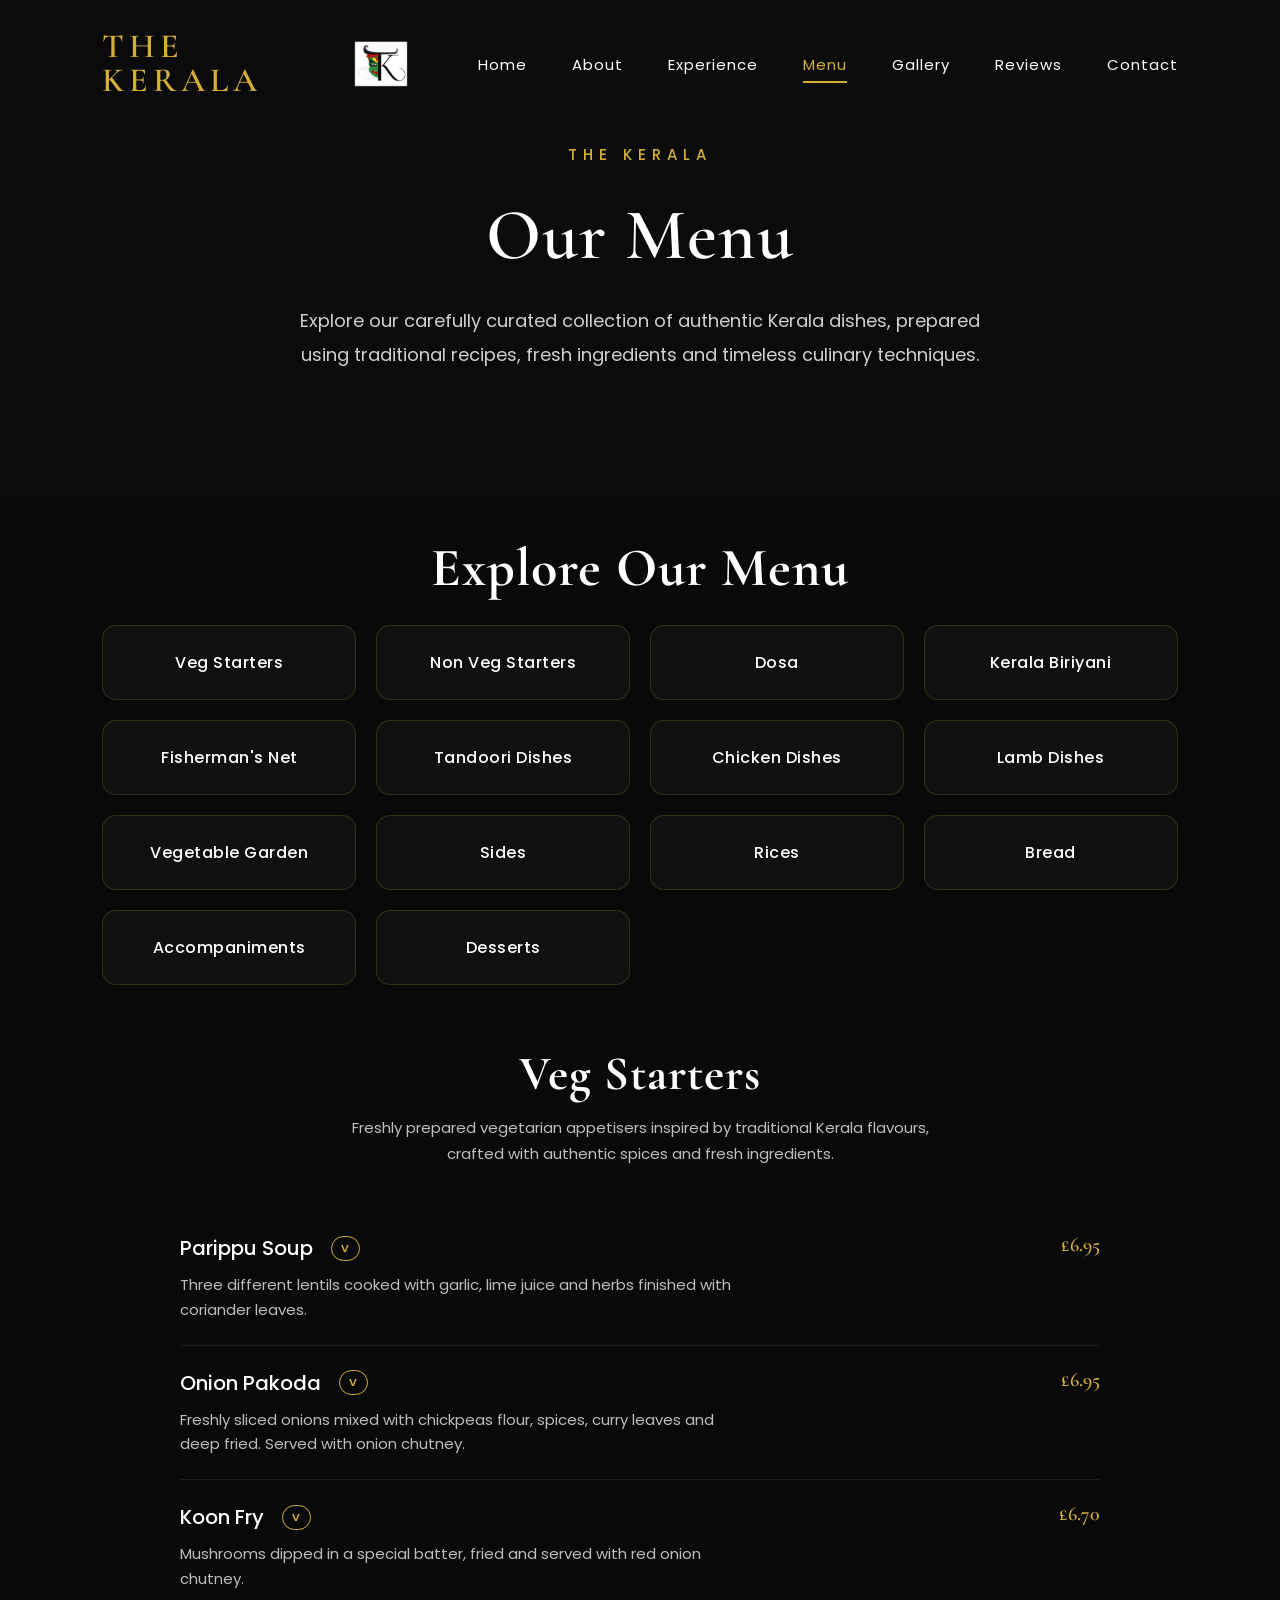
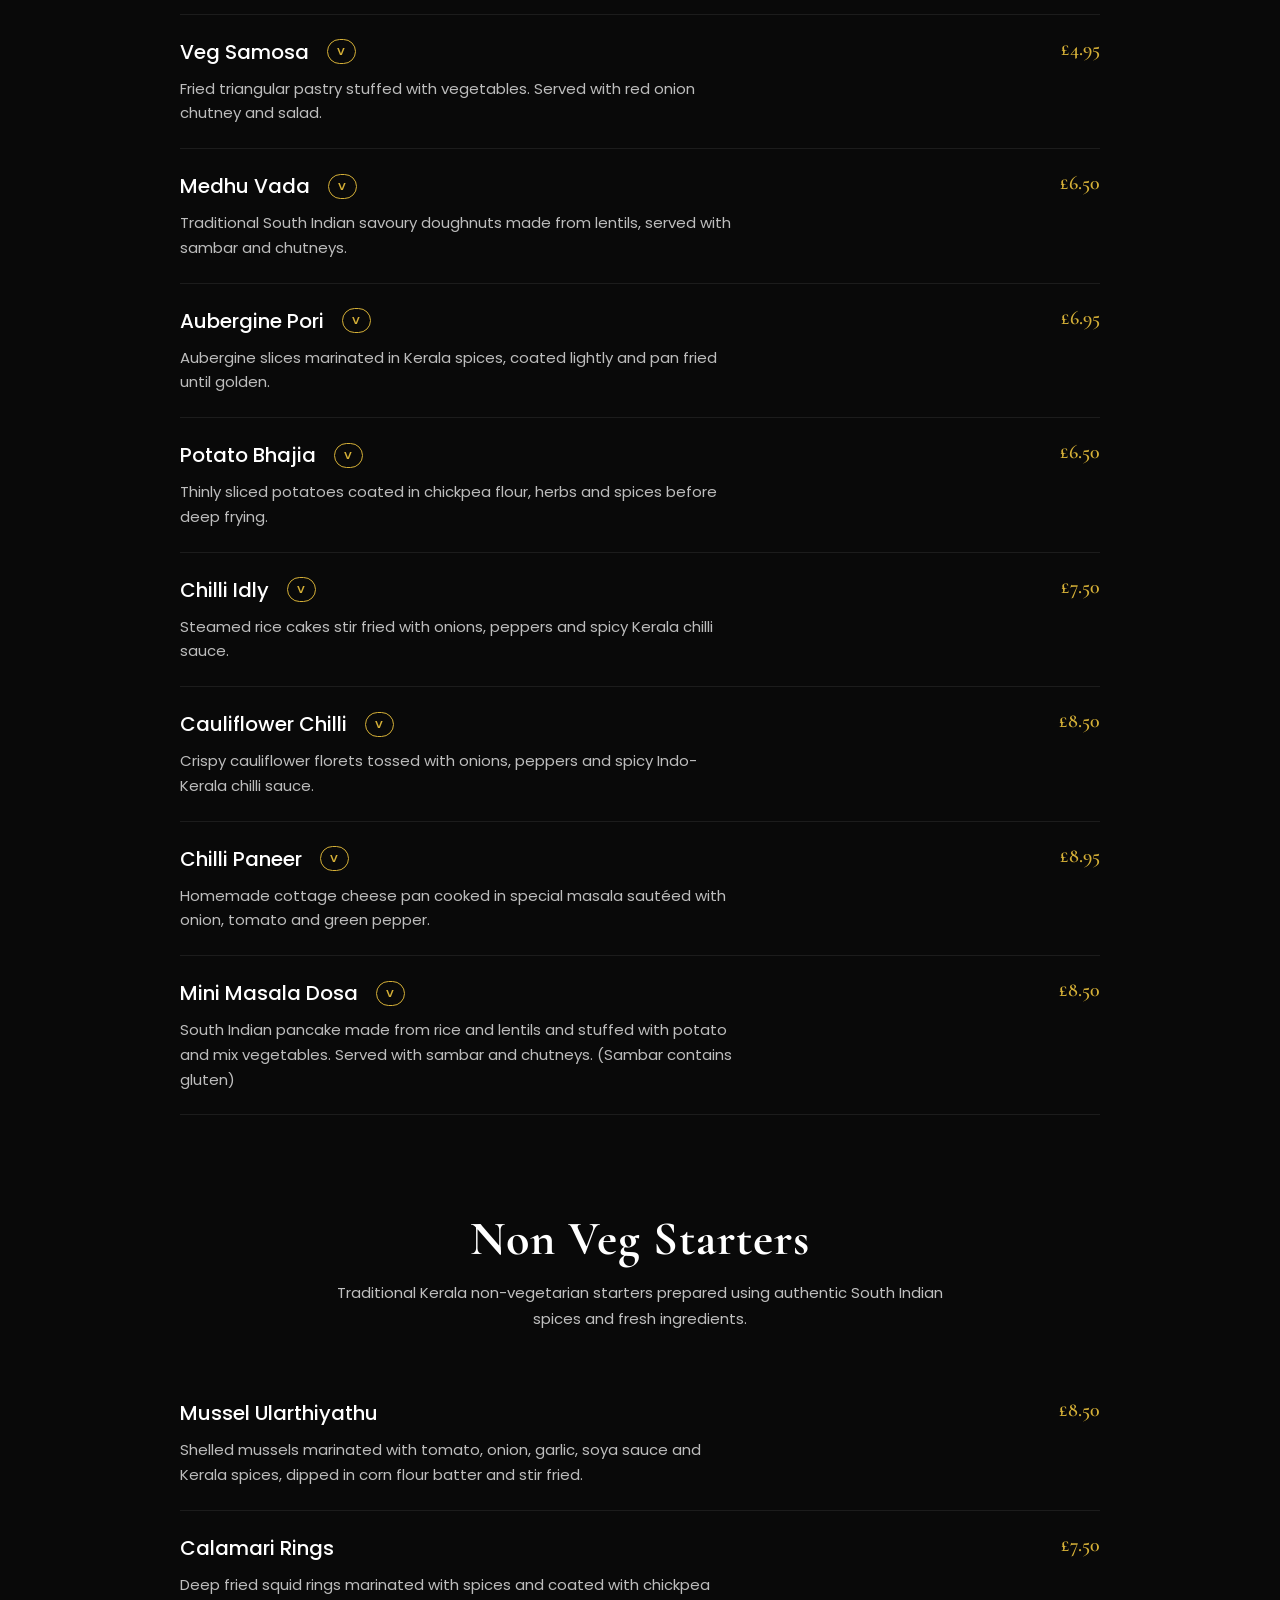
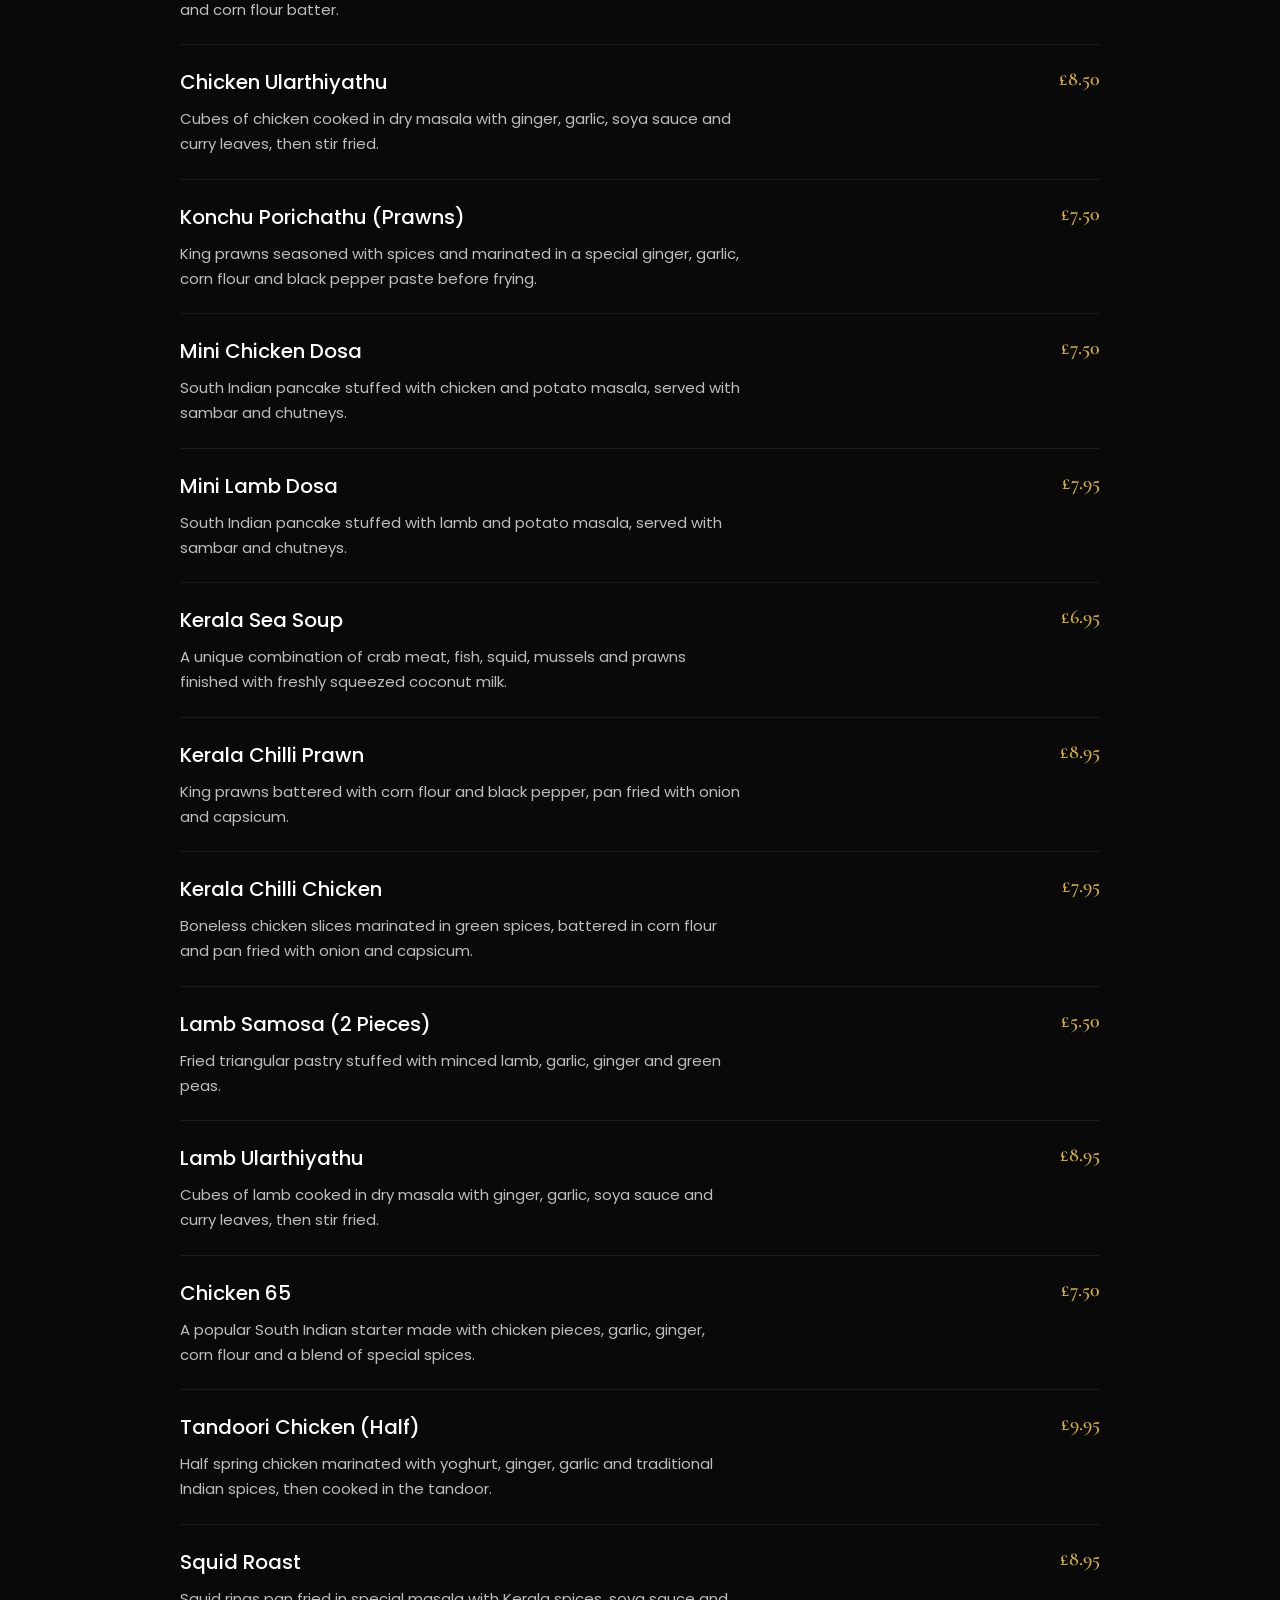
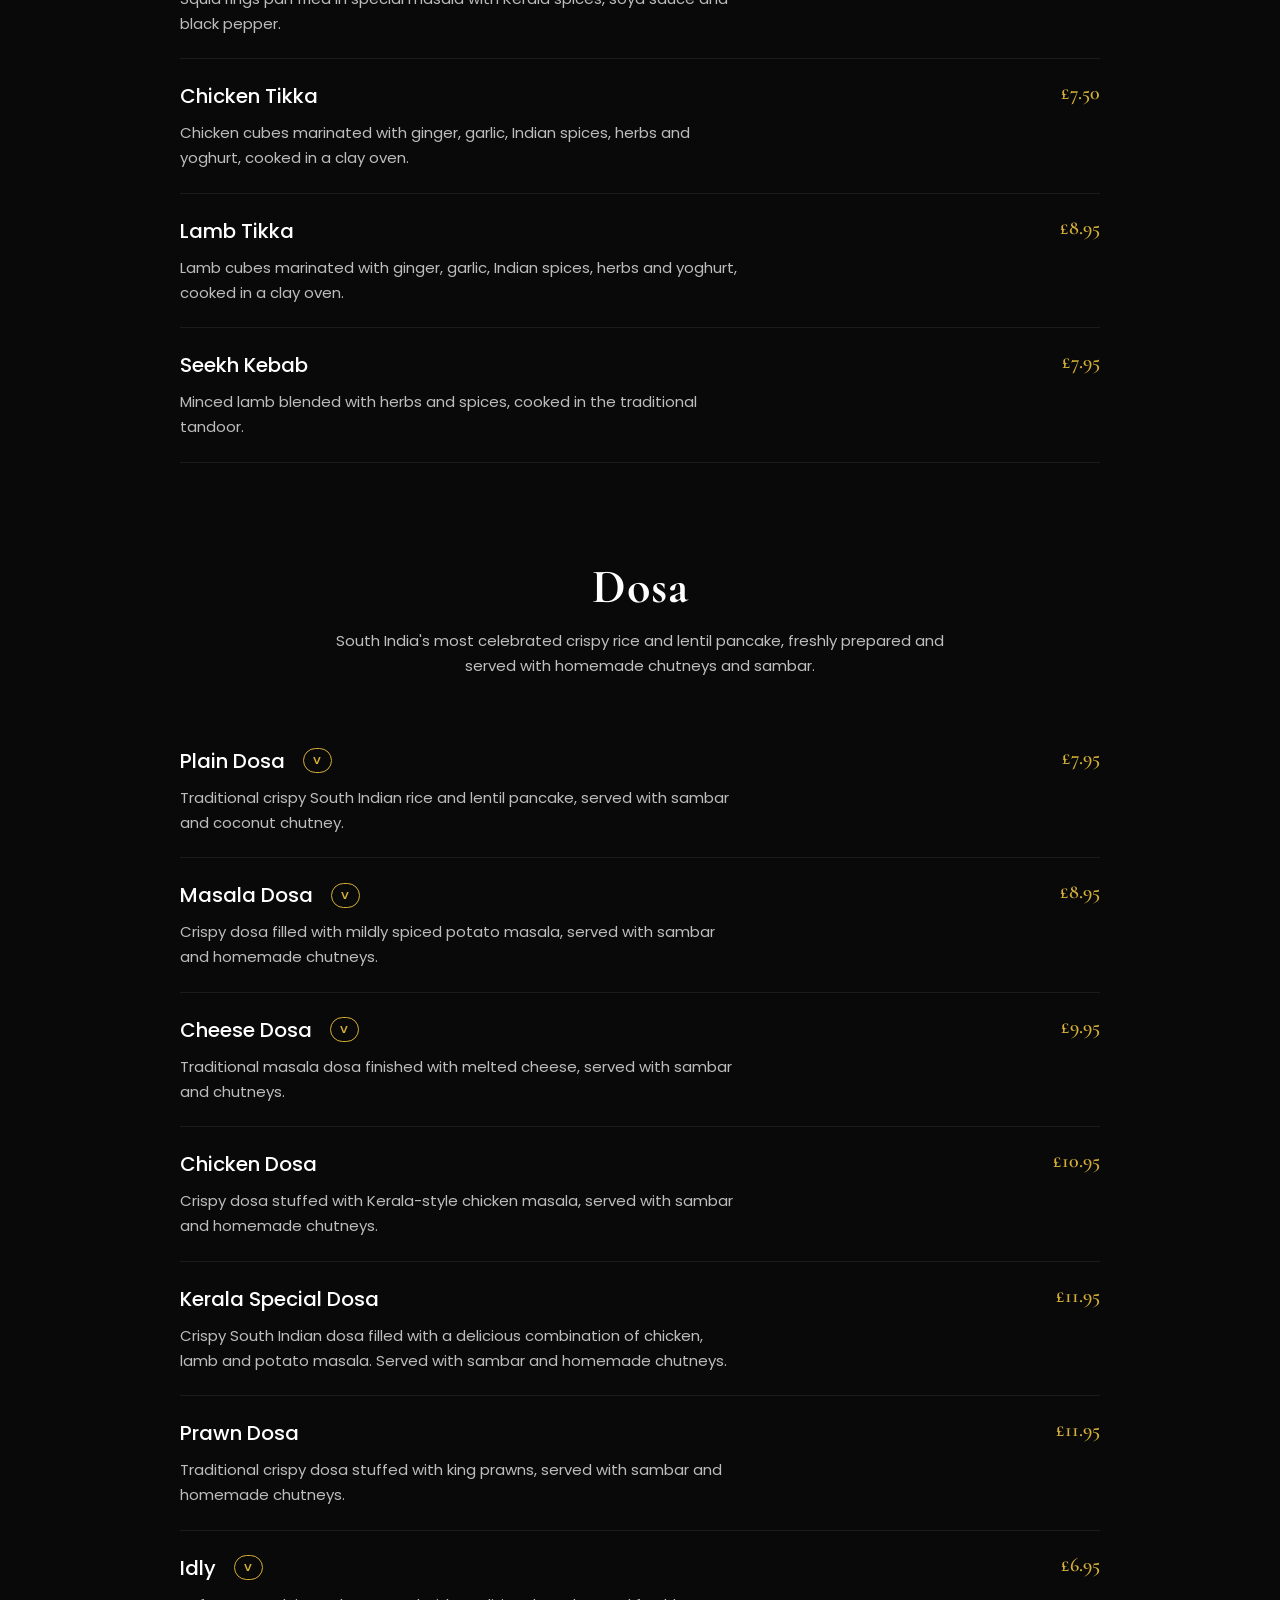
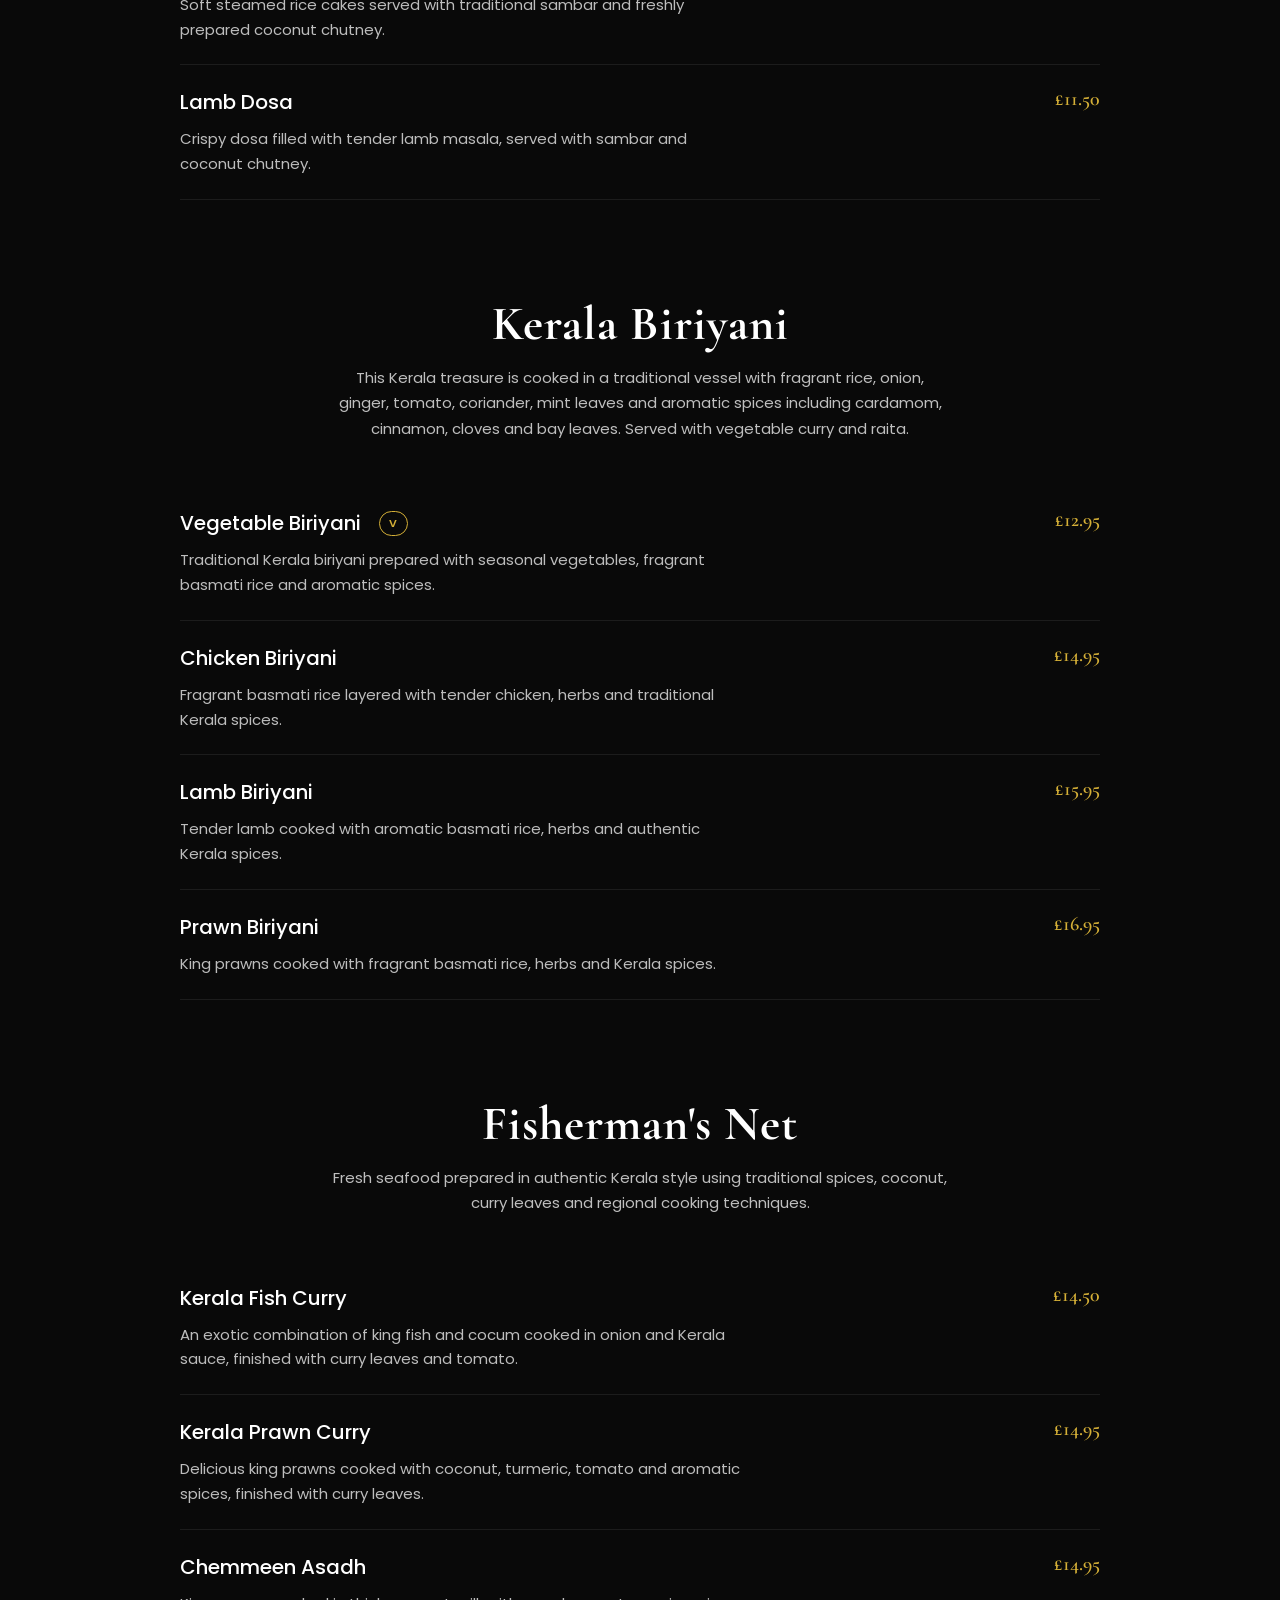
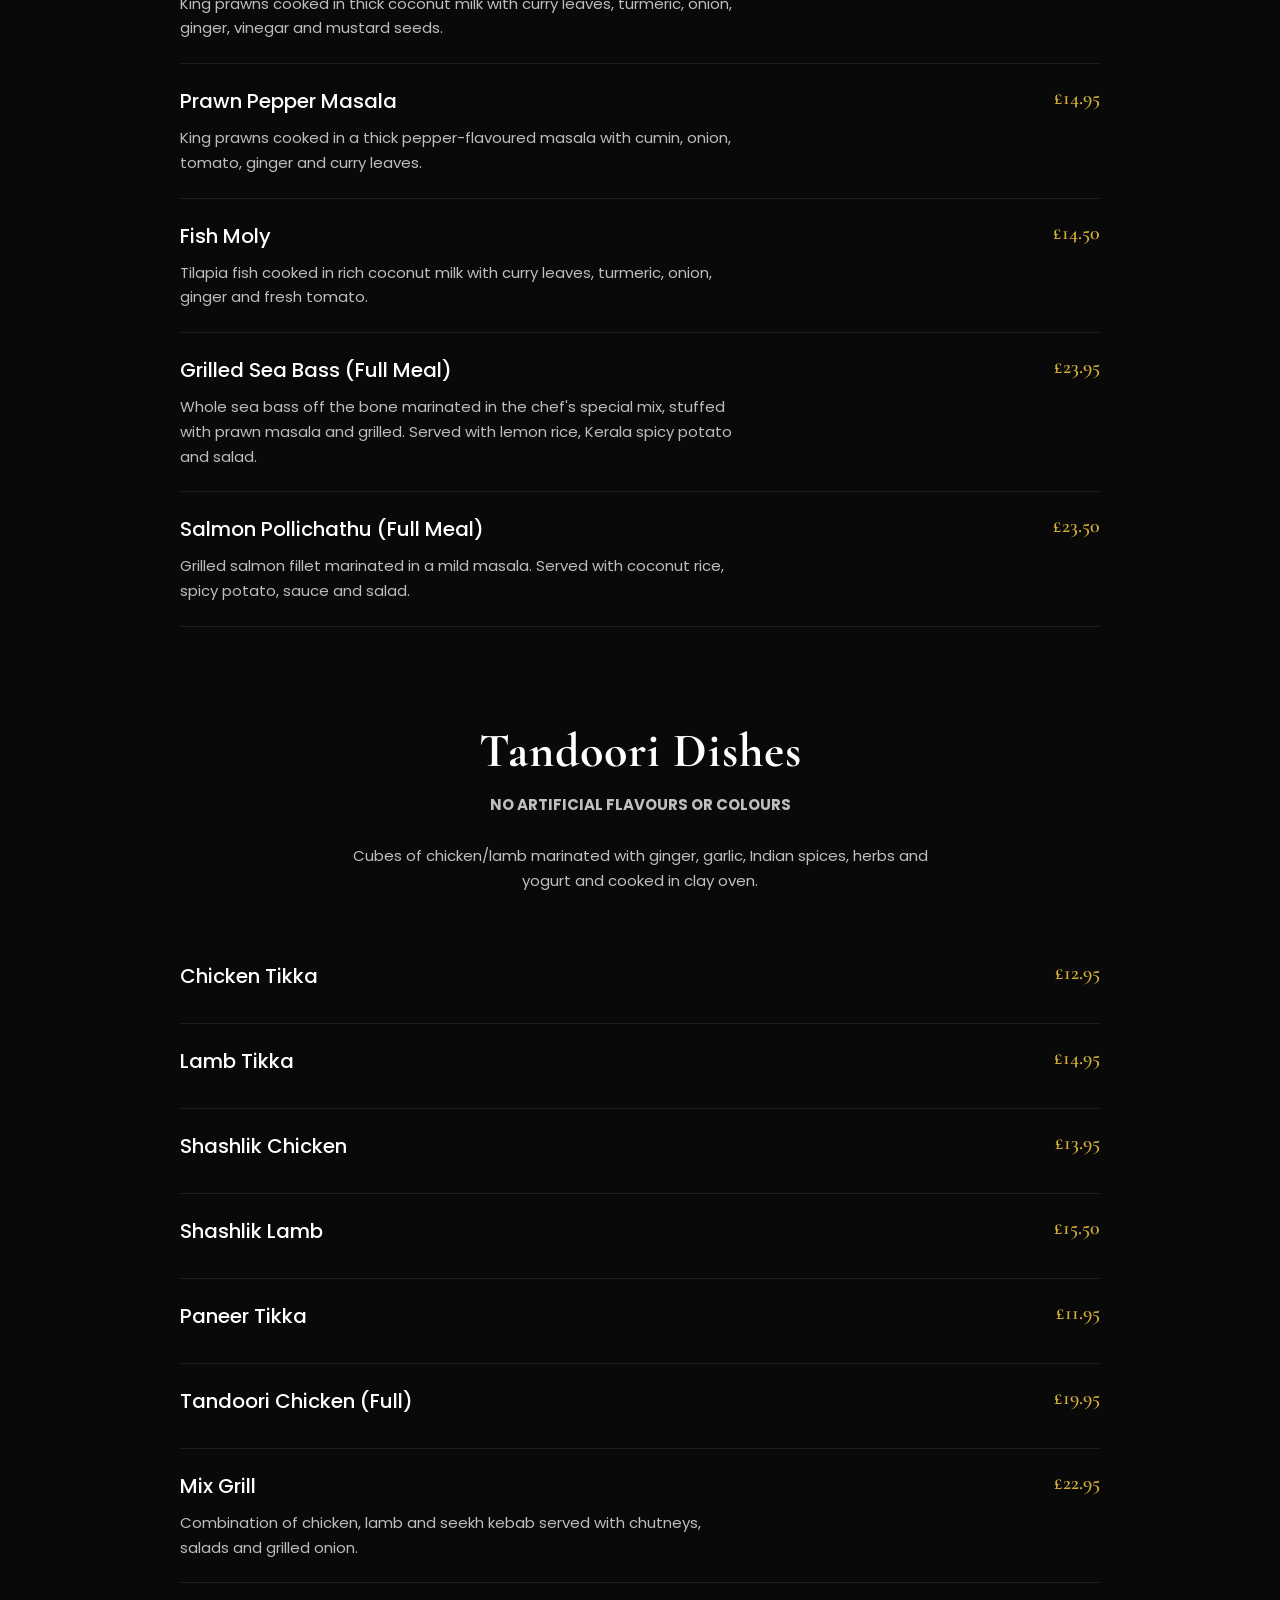
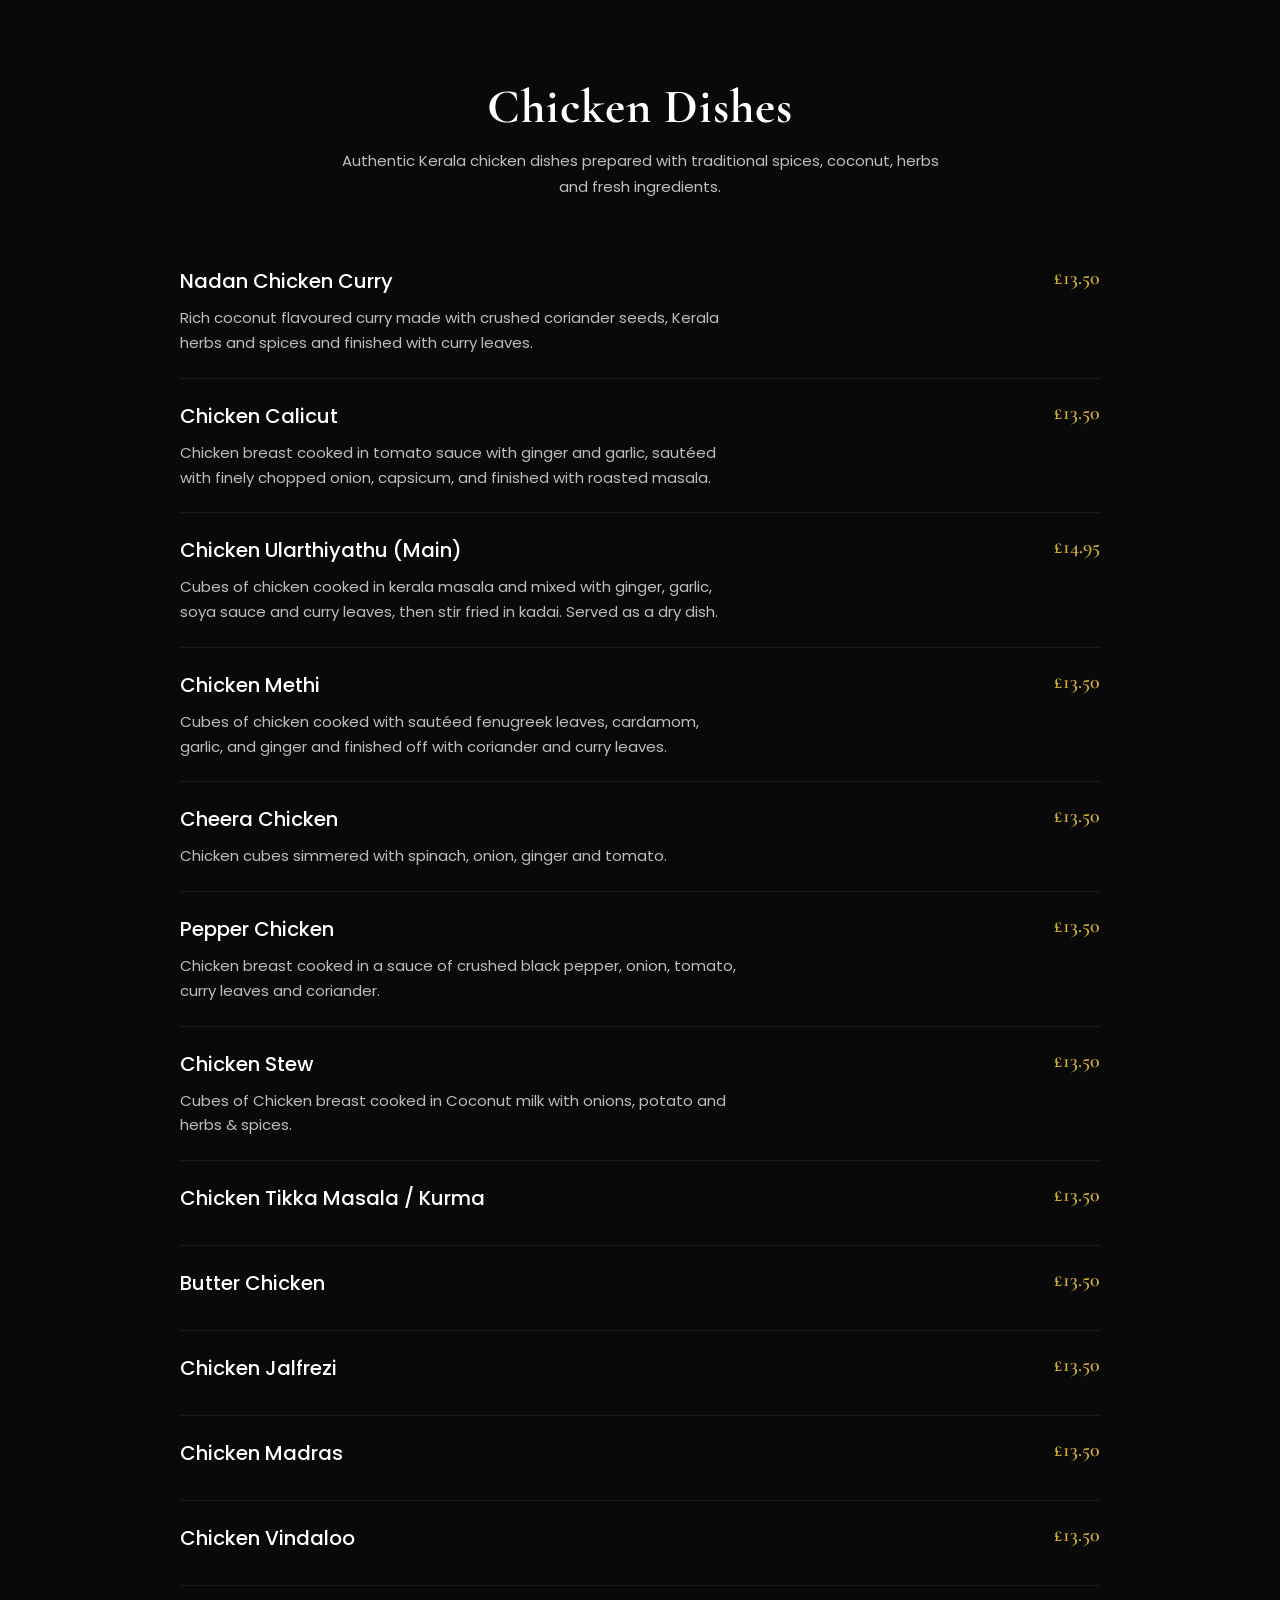
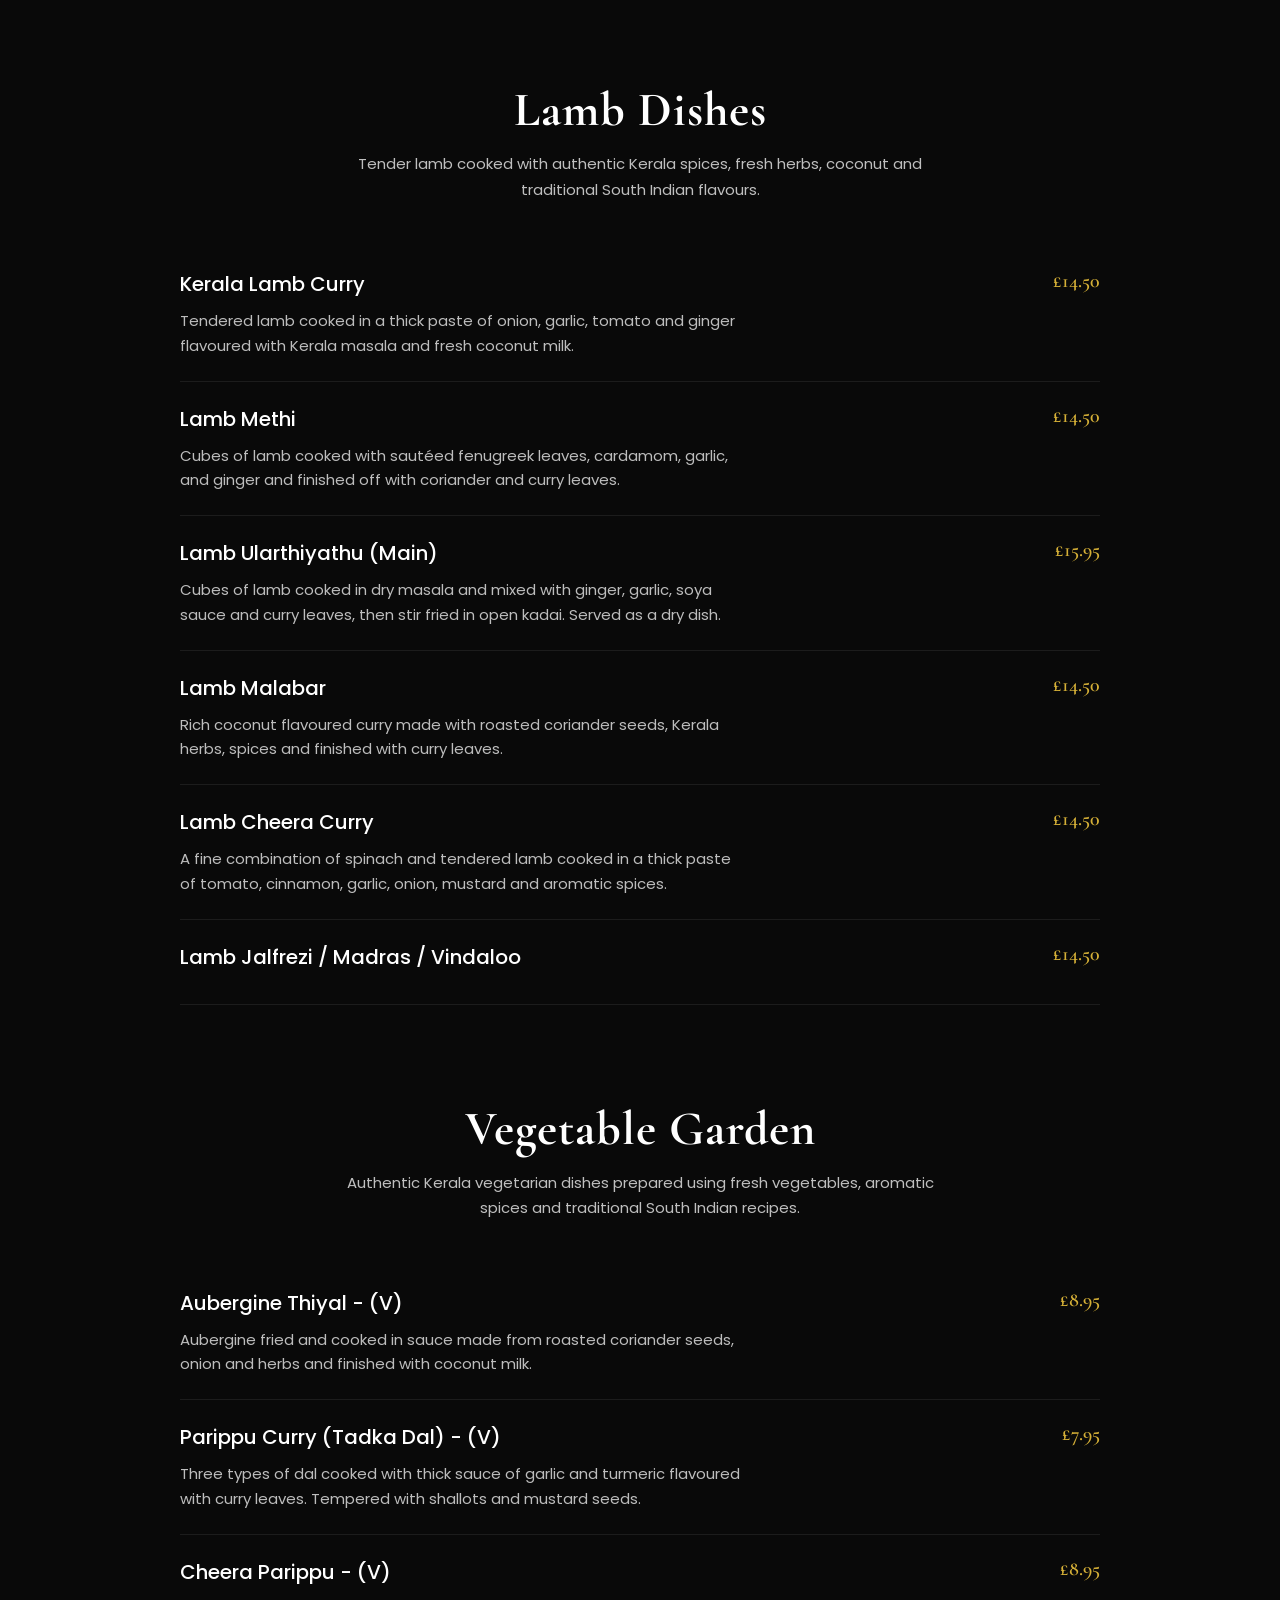
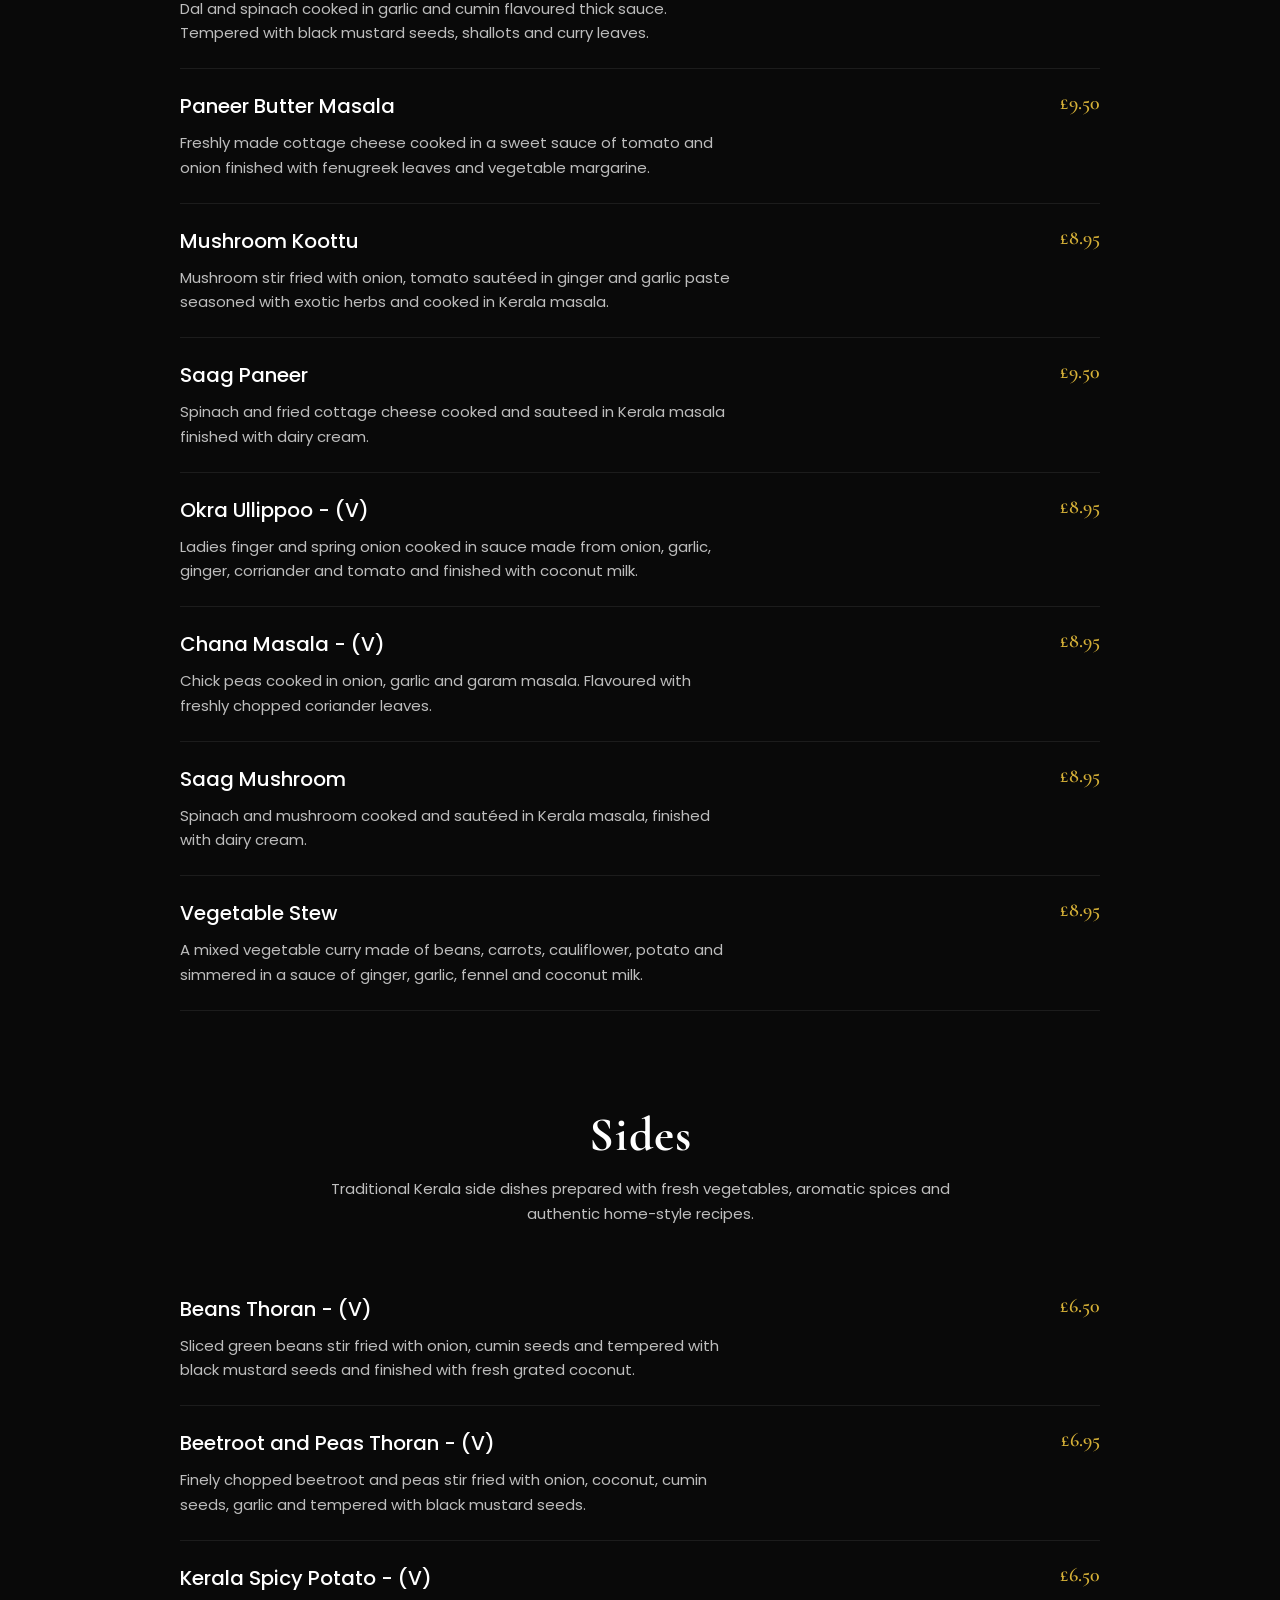
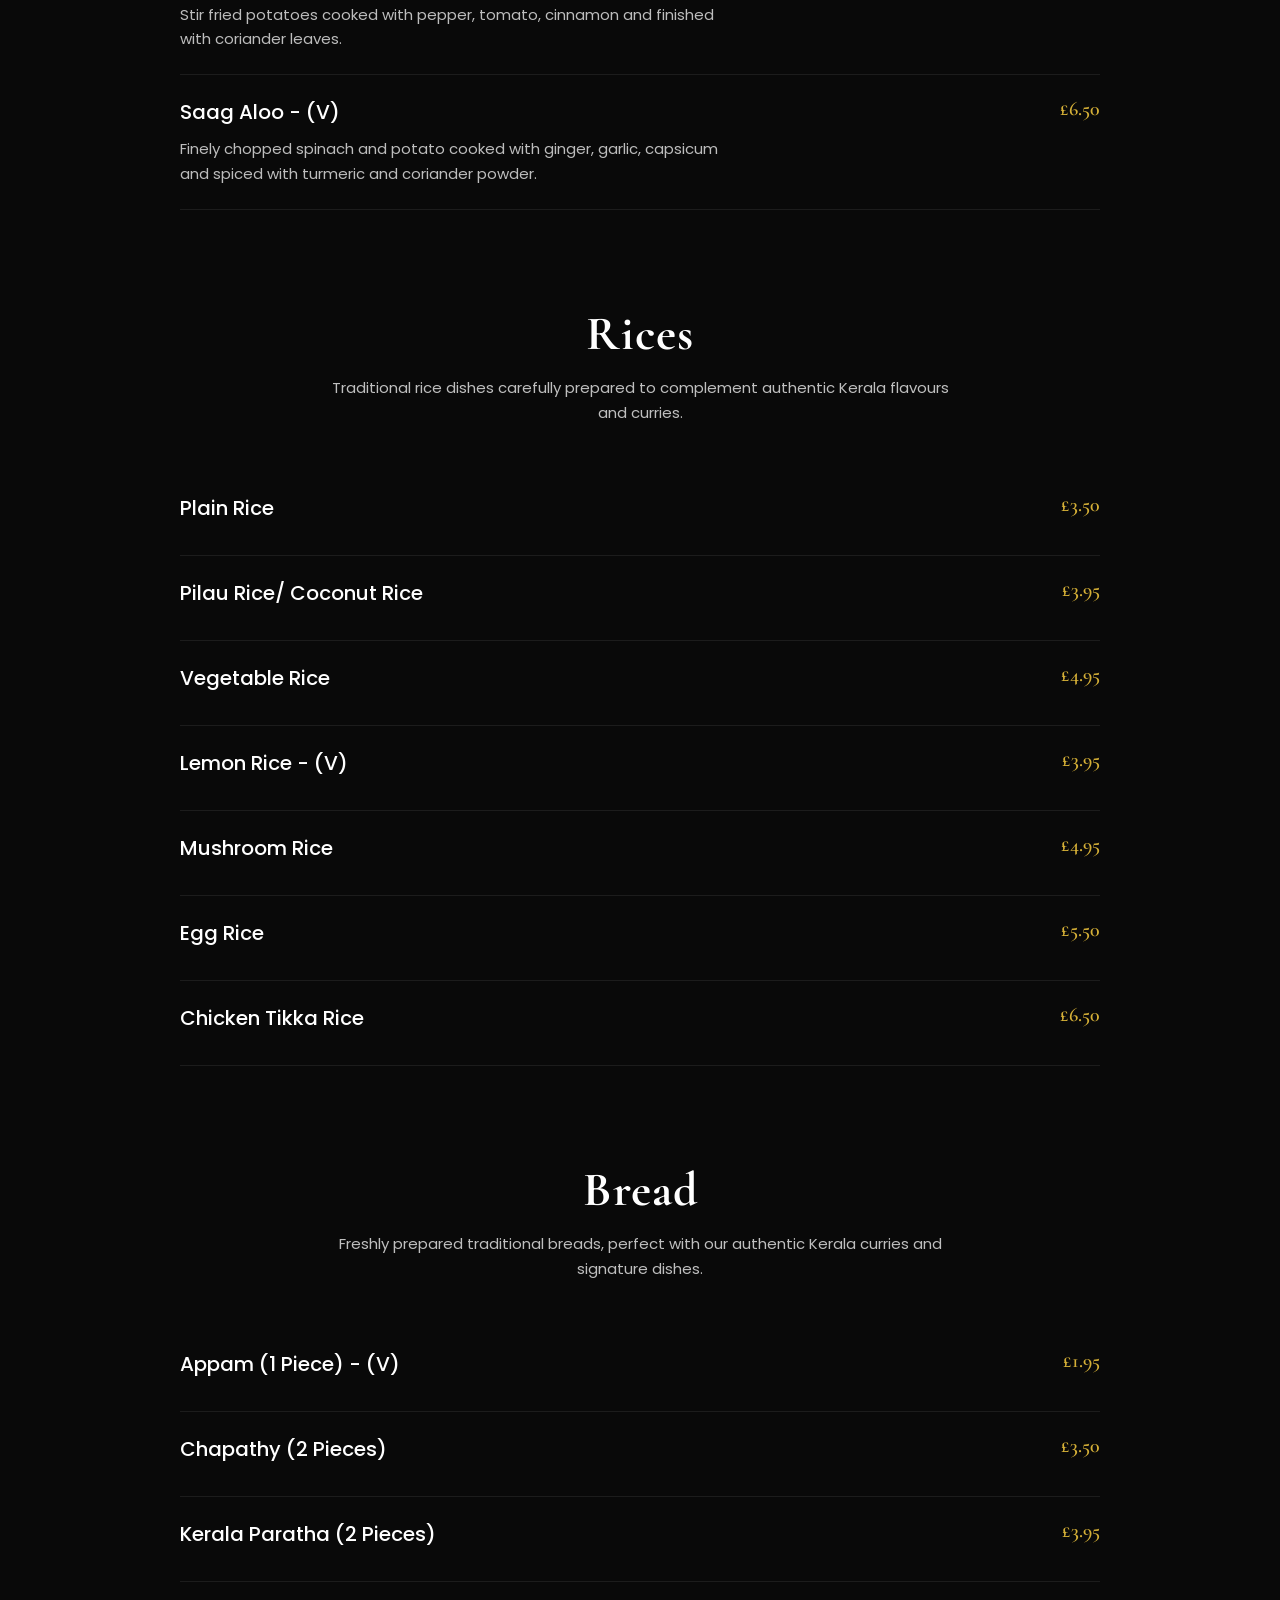
==== menu.html @ b813cbc6 "Initial commit - The Kerala website" ====
<!DOCTYPE html>
<html lang="en">

<head>

    <meta charset="UTF-8">

    <meta name="viewport" content="width=device-width, initial-scale=1.0">

    <title>The Kerala | Menu</title>

    <link rel="stylesheet" href="style.css">

    <!-- Google Fonts -->

    <link rel="preconnect" href="https://fonts.googleapis.com">

    <link rel="preconnect" href="https://fonts.gstatic.com" crossorigin>

    <link href="https://fonts.googleapis.com/css2?family=Cormorant+Garamond:wght@300;400;500;600;700&family=Poppins:wght@300;400;500;600&display=swap"
        rel="stylesheet">

    <!-- Font Awesome -->

    <link rel="stylesheet"
        href="https://cdnjs.cloudflare.com/ajax/libs/font-awesome/6.7.2/css/all.min.css">


</head>

<body>

<header>

    <nav class="navbar">

        <div class="logo">

            <span class="brand-name">THE KERALA</span>

            <img src="images/logo-navbar.jpeg" alt="The Kerala Logo">

        </div>

        <ul class="nav-menu">

            <li><a href="index.html">Home</a></li>

            <li><a href="index.html#about">About</a></li>

            <li><a href="index.html#experience">Experience</a></li>

            <li><a href="menu.html" class="active">Menu</a></li>

            <li><a href="index.html#gallery">Gallery</a></li>

            <li><a href="index.html#reviews">Reviews</a></li>

            <li><a href="index.html#contact">Contact</a></li>

        </ul>

    </nav>

</header>
 
<section class="menu-hero">

    <div class="menu-hero-content">

        <span class="menu-subtitle">THE KERALA</span>

        <h1>Our Menu</h1>

        <p>

            Explore our carefully curated collection of authentic Kerala dishes,
            prepared using traditional recipes, fresh ingredients and timeless
            culinary techniques.

        </p>

    </div>

</section>

<section id="menu-categories" class="menu-categories">

    <h2>Explore Our Menu</h2>

  <div class="category-grid">

    <a href="#veg-starters">
        <span>Veg Starters</span>
    </a>

    <a href="#nonveg-starters">
        <span>Non Veg Starters</span>
    </a>

    <a href="#dosa">
        <span>Dosa</span>
    </a>

    <a href="#biriyani">
        <span>Kerala Biriyani</span>
    </a>

    <a href="#seafood">
        <span>Fisherman's Net</span>
    </a>

    <a href="#tandoori">
        <span>Tandoori Dishes</span>
    </a>

    <a href="#chicken">
        <span>Chicken Dishes</span>
    </a>

    <a href="#lamb">
        <span>Lamb Dishes</span>
    </a>

    <a href="#vegetable-garden">
        <span>Vegetable Garden</span>
    </a>

    <a href="#sides">
        <span>Sides</span>
    </a>

    <a href="#rices">
        <span>Rices</span>
    </a>

    <a href="#bread">
        <span>Bread</span>
    </a>

    <a href="#accompaniments">
        <span>Accompaniments</span>
    </a>

    <a href="#desserts">
        <span>Desserts</span>
    </a>

</div>

</section>

<section id="veg-starters" class="menu-section">

    <div class="section-title">

        <h2>Veg Starters</h2>

        <p>
            Freshly prepared vegetarian appetisers inspired by traditional Kerala
            flavours, crafted with authentic spices and fresh ingredients.
        </p>

    </div>

    <div class="menu-list">

        <div class="menu-item">

            <div class="menu-info">

                <h3>Parippu Soup <span class="veg-badge">V</span></h3>

                <p>
                    Three different lentils cooked with garlic, lime juice and herbs 
                    finished with coriander leaves.
                </p>

            </div>

            <span class="menu-price">£6.95</span>

        </div>

        <div class="menu-item">

            <div class="menu-info">

                <h3>Onion Pakoda <span class="veg-badge">V</span></h3>

                <p>
                    Freshly sliced onions mixed with chickpeas flour, spices, curry leaves and
                     deep fried. Served with onion chutney.

                </p>

            </div>

            <span class="menu-price">£6.95</span>

        </div>

        <div class="menu-item">

            <div class="menu-info">

                <h3>Koon Fry <span class="veg-badge">V</span></h3>

                <p>
                    Mushrooms dipped in a special batter,
fried and served with red onion chutney.
                </p>

            </div>

            <span class="menu-price">£6.70</span>

        </div>

        <div class="menu-item">

    <div class="menu-info">

        <h3>Veg Samosa <span class="veg-badge">V</span></h3>

        <p>
           Fried triangular pastry stuffed with vegetables. Served with red onion chutney and salad.

        </p>

    </div>

    <span class="menu-price">£4.95</span>

</div>

<div class="menu-item">

    <div class="menu-info">

        <h3>Medhu Vada <span class="veg-badge">V</span></h3>

        <p>
            Traditional South Indian savoury doughnuts made
            from lentils, served with sambar and chutneys.
        </p>

    </div>

    <span class="menu-price">£6.50</span>

</div>

<div class="menu-item">

    <div class="menu-info">

        <h3>Aubergine Pori <span class="veg-badge">V</span></h3>

        <p>
            Aubergine slices marinated in Kerala spices,
            coated lightly and pan fried until golden.
        </p>

    </div>

    <span class="menu-price">£6.95</span>

</div>

<div class="menu-item">

    <div class="menu-info">

        <h3>Potato Bhajia <span class="veg-badge">V</span></h3>

        <p>
            Thinly sliced potatoes coated in chickpea flour,
            herbs and spices before deep frying.
        </p>

    </div>

    <span class="menu-price">£6.50</span>

</div>

<div class="menu-item">

    <div class="menu-info">

        <h3>Chilli Idly <span class="veg-badge">V</span></h3>

        <p>
            Steamed rice cakes stir fried with onions,
            peppers and spicy Kerala chilli sauce.
        </p>

    </div>

    <span class="menu-price">£7.50</span>

</div>

<div class="menu-item">

    <div class="menu-info">

        <h3>Cauliflower Chilli <span class="veg-badge">V</span></h3>

        <p>
            Crispy cauliflower florets tossed with onions,
            peppers and spicy Indo-Kerala chilli sauce.
        </p>

    </div>

    <span class="menu-price">£8.50</span>

</div>

        <div class="menu-item">

            <div class="menu-info">

                <h3>Chilli Paneer <span class="veg-badge">V</span></h3>

                <p>
                    Homemade cottage cheese pan cooked in special masala sautéed with onion, 
                    tomato and green pepper.
                </p>

            </div>

            <span class="menu-price">£8.95</span>

        </div>

        <div class="menu-item">

            <div class="menu-info">

                <h3>Mini Masala Dosa <span class="veg-badge">V</span></h3>

                <p>
                    South Indian pancake made from rice and lentils and stuffed with potato and mix vegetables.
                     Served with sambar and chutneys. (Sambar contains gluten)
                </p>

            </div>

            <span class="menu-price">£8.50</span>

        </div>

    </div>

</section>

<!-- NON VEG STARTERS STARTS HERE -->

<section id="nonveg-starters" class="menu-section">

    <div class="section-title">

        <h2>Non Veg Starters</h2>

        <p>
            Traditional Kerala non-vegetarian starters prepared using authentic
            South Indian spices and fresh ingredients.
        </p>

    </div>

    <div class="menu-list">

        <div class="menu-item">

            <div class="menu-info">

                <h3>Mussel Ularthiyathu</h3>

                <p>
                    Shelled mussels marinated with tomato, onion, garlic,
                    soya sauce and Kerala spices, dipped in corn flour batter
                    and stir fried.
                </p>

            </div>

            <span class="menu-price">£8.50</span>

        </div>

        <div class="menu-item">

            <div class="menu-info">

                <h3>Calamari Rings</h3>

                <p>
                    Deep fried squid rings marinated with spices and coated
                    with chickpea and corn flour batter.
                </p>

            </div>

            <span class="menu-price">£7.50</span>

        </div>

        <div class="menu-item">

            <div class="menu-info">

                <h3>Chicken Ularthiyathu</h3>

                <p>
                    Cubes of chicken cooked in dry masala with ginger,
                    garlic, soya sauce and curry leaves, then stir fried.
                </p>

            </div>

            <span class="menu-price">£8.50</span>

        </div>

        <div class="menu-item">

            <div class="menu-info">

                <h3>Konchu Porichathu (Prawns)</h3>

                <p>
                    King prawns seasoned with spices and marinated in a special
                    ginger, garlic, corn flour and black pepper paste before frying.
                </p>

            </div>

            <span class="menu-price">£7.50</span>

        </div>

        <div class="menu-item">

            <div class="menu-info">

                <h3>Mini Chicken Dosa</h3>

                <p>
                    South Indian pancake stuffed with chicken and potato masala,
                    served with sambar and chutneys.
                </p>

            </div>

            <span class="menu-price">£7.50</span>

        </div>

        <div class="menu-item">

            <div class="menu-info">

                <h3>Mini Lamb Dosa</h3>

                <p>
                    South Indian pancake stuffed with lamb and potato masala,
                    served with sambar and chutneys.
                </p>

            </div>

            <span class="menu-price">£7.95</span>

        </div>

        <div class="menu-item">

            <div class="menu-info">

                <h3>Kerala Sea Soup</h3>

                <p>
                    A unique combination of crab meat, fish, squid, mussels
                    and prawns finished with freshly squeezed coconut milk.
                </p>

            </div>

            <span class="menu-price">£6.95</span>

        </div>

        <div class="menu-item">

            <div class="menu-info">

                <h3>Kerala Chilli Prawn</h3>

                <p>
                    King prawns battered with corn flour and black pepper,
                    pan fried with onion and capsicum.
                </p>

            </div>

            <span class="menu-price">£8.95</span>

        </div>

        <div class="menu-item">

            <div class="menu-info">

                <h3>Kerala Chilli Chicken</h3>

                <p>
                    Boneless chicken slices marinated in green spices,
                    battered in corn flour and pan fried with onion and capsicum.
                </p>

            </div>

            <span class="menu-price">£7.95</span>

        </div>

        <div class="menu-item">

            <div class="menu-info">

                <h3>Lamb Samosa (2 Pieces)</h3>

                <p>
                    Fried triangular pastry stuffed with minced lamb,
                    garlic, ginger and green peas.
                </p>

            </div>

            <span class="menu-price">£5.50</span>

        </div>

        <div class="menu-item">

            <div class="menu-info">

                <h3>Lamb Ularthiyathu</h3>

                <p>
                    Cubes of lamb cooked in dry masala with ginger,
                    garlic, soya sauce and curry leaves, then stir fried.
                </p>

            </div>

            <span class="menu-price">£8.95</span>

        </div>

        <div class="menu-item">

            <div class="menu-info">

                <h3>Chicken 65</h3>

                <p>
                    A popular South Indian starter made with chicken pieces,
                    garlic, ginger, corn flour and a blend of special spices.
                </p>

            </div>

            <span class="menu-price">£7.50</span>

        </div>

        <div class="menu-item">

    <div class="menu-info">

        <h3>Tandoori Chicken (Half)</h3>

        <p>
            Half spring chicken marinated with yoghurt,
            ginger, garlic and traditional Indian spices,
            then cooked in the tandoor.
        </p>

    </div>

    <span class="menu-price">£9.95</span>

</div>

        <div class="menu-item">

            <div class="menu-info">

                <h3>Squid Roast</h3>

                <p>
                    Squid rings pan fried in special masala with Kerala spices,
                    soya sauce and black pepper.
                </p>

            </div>

            <span class="menu-price">£8.95</span>

        </div>

        <div class="menu-item">

            <div class="menu-info">

                <h3>Chicken Tikka</h3>

                <p>
                    Chicken cubes marinated with ginger, garlic,
                    Indian spices, herbs and yoghurt, cooked in a clay oven.
                </p>

            </div>

            <span class="menu-price">£7.50</span>

        </div>

        <div class="menu-item">

            <div class="menu-info">

                <h3>Lamb Tikka</h3>

                <p>
                    Lamb cubes marinated with ginger, garlic,
                    Indian spices, herbs and yoghurt, cooked in a clay oven.
                </p>

            </div>

            <span class="menu-price">£8.95</span>

        </div>

        <div class="menu-item">

            <div class="menu-info">

                <h3>Seekh Kebab</h3>

                <p>
                    Minced lamb blended with herbs and spices,
                    cooked in the traditional tandoor.
                </p>

            </div>

            <span class="menu-price">£7.95</span>

        </div>

    </div>

</section>

<section id="dosa" class="menu-section">

    <div class="section-title">

        <h2>Dosa</h2>

        <p>
            South India's most celebrated crispy rice and lentil pancake,
            freshly prepared and served with homemade chutneys and sambar.
        </p>

    </div>

    <div class="menu-list">

        <div class="menu-item">

            <div class="menu-info">

                <h3>Plain Dosa <span class="veg-badge">V</span></h3>

                <p>
                    Traditional crispy South Indian rice and lentil pancake,
                    served with sambar and coconut chutney.
                </p>

            </div>

            <span class="menu-price">£7.95</span>

        </div>

        <div class="menu-item">

            <div class="menu-info">

                <h3>Masala Dosa <span class="veg-badge">V</span></h3>

                <p>
                    Crispy dosa filled with mildly spiced potato masala,
                    served with sambar and homemade chutneys.
                </p>

            </div>

            <span class="menu-price">£8.95</span>

        </div>

        <div class="menu-item">

            <div class="menu-info">

                <h3>Cheese Dosa <span class="veg-badge">V</span></h3>

                <p>
                    Traditional masala dosa finished with melted cheese,
                    served with sambar and chutneys.
                </p>

            </div>

            <span class="menu-price">£9.95</span>

        </div>

        <div class="menu-item">

            <div class="menu-info">

                <h3>Chicken Dosa</h3>

                <p>
                    Crispy dosa stuffed with Kerala-style chicken masala,
                    served with sambar and homemade chutneys.
                </p>

            </div>

            <span class="menu-price">£10.95</span>

        </div>

        <div class="menu-item">

    <div class="menu-info">

        <h3>Kerala Special Dosa</h3>

        <p>
            Crispy South Indian dosa filled with a delicious combination
            of chicken, lamb and potato masala. Served with sambar
            and homemade chutneys.
        </p>

    </div>

    <span class="menu-price">£11.95</span>

</div>

<div class="menu-item">

    <div class="menu-info">

        <h3>Prawn Dosa</h3>

        <p>
            Traditional crispy dosa stuffed with king prawns,
            served with sambar and homemade chutneys.
        </p>

    </div>

    <span class="menu-price">£11.95</span>

</div>

<div class="menu-item">

    <div class="menu-info">

        <h3>Idly <span class="veg-badge">V</span></h3>

        <p>
            Soft steamed rice cakes served with traditional
            sambar and freshly prepared coconut chutney.
        </p>

    </div>

    <span class="menu-price">£6.95</span>

</div>

        <div class="menu-item">

            <div class="menu-info">

                <h3>Lamb Dosa</h3>

                <p>
                    Crispy dosa filled with tender lamb masala,
                    served with sambar and coconut chutney.
                </p>

            </div>

            <span class="menu-price">£11.50</span>

        </div>

    </div>

</section>

<section id="biriyani" class="menu-section">

    <div class="section-title">

        <h2>Kerala Biriyani</h2>

        <p>
    This Kerala treasure is cooked in a traditional vessel with fragrant rice,
    onion, ginger, tomato, coriander, mint leaves and aromatic spices including
    cardamom, cinnamon, cloves and bay leaves. Served with vegetable curry and raita.
</p>

    </div>

    <div class="menu-list">

        <div class="menu-item">

    <div class="menu-info">

        <h3>Vegetable Biriyani <span class="veg-badge">V</span></h3>

        <p>
            Traditional Kerala biriyani prepared with seasonal vegetables,
            fragrant basmati rice and aromatic spices.
        </p>

    </div>

    <span class="menu-price">£12.95</span>

</div>

        <div class="menu-item">

    <div class="menu-info">

        <h3>Chicken Biriyani</h3>

        <p>
            Fragrant basmati rice layered with tender chicken,
            herbs and traditional Kerala spices.
        </p>

    </div>

    <span class="menu-price">£14.95</span>

</div>

       <div class="menu-item">

    <div class="menu-info">

        <h3>Lamb Biriyani</h3>

        <p>
            Tender lamb cooked with aromatic basmati rice,
            herbs and authentic Kerala spices.
        </p>

    </div>

    <span class="menu-price">£15.95</span>

</div>

        <div class="menu-item">

    <div class="menu-info">

        <h3>Prawn Biriyani</h3>

        <p>
            King prawns cooked with fragrant basmati rice,
            herbs and Kerala spices.
        </p>

    </div>

    <span class="menu-price">£16.95</span>

</div>

    </div>

</section>
<section id="seafood" class="menu-section">

    <div class="section-title">

        <h2>Fisherman's Net</h2>

        <p>
            Fresh seafood prepared in authentic Kerala style using traditional
            spices, coconut, curry leaves and regional cooking techniques.
        </p>

    </div>

    <div class="menu-list">

        <div class="menu-item">

            <div class="menu-info">

                <h3>Kerala Fish Curry</h3>

                <p>
                    An exotic combination of king fish and cocum cooked in onion
                    and Kerala sauce, finished with curry leaves and tomato.
                </p>

            </div>

            <span class="menu-price">£14.50</span>

        </div>

        <div class="menu-item">

            <div class="menu-info">

                <h3>Kerala Prawn Curry</h3>

                <p>
                    Delicious king prawns cooked with coconut, turmeric,
                    tomato and aromatic spices, finished with curry leaves.
                </p>

            </div>

            <span class="menu-price">£14.95</span>

        </div>

        <div class="menu-item">

            <div class="menu-info">

                <h3>Chemmeen Asadh</h3>

                <p>
                    King prawns cooked in thick coconut milk with curry leaves,
                    turmeric, onion, ginger, vinegar and mustard seeds.
                </p>

            </div>

            <span class="menu-price">£14.95</span>

        </div>

        <div class="menu-item">

            <div class="menu-info">

                <h3>Prawn Pepper Masala</h3>

                <p>
                    King prawns cooked in a thick pepper-flavoured masala with
                    cumin, onion, tomato, ginger and curry leaves.
                </p>

            </div>

            <span class="menu-price">£14.95</span>

        </div>

        <div class="menu-item">

            <div class="menu-info">

                <h3>Fish Moly</h3>

                <p>
                    Tilapia fish cooked in rich coconut milk with curry leaves,
                    turmeric, onion, ginger and fresh tomato.
                </p>

            </div>

            <span class="menu-price">£14.50</span>

        </div>

        <div class="menu-item">

            <div class="menu-info">

                <h3>Grilled Sea Bass (Full Meal)</h3>

                <p>
    Whole sea bass off the bone marinated in the chef's special mix,
    stuffed with prawn masala and grilled. Served with lemon rice,
    Kerala spicy potato and salad.
</p>

            </div>

            <span class="menu-price">£23.95</span>

        </div>

        <div class="menu-item">

            <div class="menu-info">

                <h3>Salmon Pollichathu (Full Meal)</h3>

               <p>
    Grilled salmon fillet marinated in a mild masala.
    Served with coconut rice, spicy potato, sauce and salad.
</p>

            </div>

            <span class="menu-price">£23.50</span>

        </div>

    </div>

</section>

<section id="tandoori" class="menu-section">

    <div class="section-title">

        <h2>Tandoori Dishes</h2>

        <p>
            <strong>NO ARTIFICIAL FLAVOURS OR COLOURS</strong><br><br>
            Cubes of chicken/lamb marinated with ginger, garlic, Indian spices,
            herbs and yogurt and cooked in clay oven.
        </p>

    </div>

    <div class="menu-list">

        <div class="menu-item">

            <div class="menu-info">

                <h3>Chicken Tikka</h3>

            </div>

            <span class="menu-price">£12.95</span>

        </div>

        <div class="menu-item">

            <div class="menu-info">

                <h3>Lamb Tikka</h3>

            </div>

            <span class="menu-price">£14.95</span>

        </div>

        <div class="menu-item">

            <div class="menu-info">

                <h3>Shashlik Chicken</h3>

            </div>

            <span class="menu-price">£13.95</span>

        </div>

        <div class="menu-item">

            <div class="menu-info">

                <h3>Shashlik Lamb</h3>

            </div>

            <span class="menu-price">£15.50</span>

        </div>

        <div class="menu-item">

            <div class="menu-info">

                <h3>Paneer Tikka</h3>

            </div>

            <span class="menu-price">£11.95</span>

        </div>

        <div class="menu-item">

            <div class="menu-info">

                <h3>Tandoori Chicken (Full)</h3>

            </div>

            <span class="menu-price">£19.95</span>

        </div>

        <div class="menu-item">

            <div class="menu-info">

                <h3>Mix Grill</h3>

                <p>
                    Combination of chicken, lamb and seekh kebab served with
                    chutneys, salads and grilled onion.
                </p>

            </div>

            <span class="menu-price">£22.95</span>

        </div>

    </div>

</section>

<section id="chicken" class="menu-section">

    <div class="section-title">

        <h2>Chicken Dishes</h2>

        <p>
            Authentic Kerala chicken dishes prepared with traditional spices,
            coconut, herbs and fresh ingredients.
        </p>

    </div>

    <div class="menu-list">

        <div class="menu-item">

            <div class="menu-info">

                <h3>Nadan Chicken Curry</h3>

                <p>
                    Rich coconut flavoured curry made with crushed coriander
                    seeds, Kerala herbs and spices and finished with curry leaves.
                </p>

            </div>

            <span class="menu-price">£13.50</span>

        </div>

        <div class="menu-item">

            <div class="menu-info">

                <h3>Chicken Calicut</h3>

                <p>
                    Chicken breast cooked in tomato sauce with ginger and garlic,
                    sautéed with finely chopped onion, capsicum, and finished with roasted masala.
                </p>

            </div>

            <span class="menu-price">£13.50</span>

        </div>

        <div class="menu-item">

            <div class="menu-info">

                <h3>Chicken Ularthiyathu (Main)</h3>

                <p>
                    Cubes of chicken cooked in kerala masala and mixed with ginger,
                    garlic, soya sauce and curry leaves, then stir fried in kadai.
                    Served as a dry dish.
                </p>

            </div>

            <span class="menu-price">£14.95</span>

        </div>

        <div class="menu-item">

            <div class="menu-info">

                <h3>Chicken Methi</h3>

                <p>
                    Cubes of chicken cooked with sautéed fenugreek leaves,
                    cardamom, garlic, and ginger and finished off with
                    coriander and curry leaves.
                </p>

            </div>

            <span class="menu-price">£13.50</span>

        </div>

        <div class="menu-item">

            <div class="menu-info">

                <h3>Cheera Chicken</h3>

                <p>
                    Chicken cubes simmered with spinach,
                    onion, ginger and tomato.
                </p>

            </div>

            <span class="menu-price">£13.50</span>

        </div>

        <div class="menu-item">

            <div class="menu-info">

                <h3>Pepper Chicken</h3>

                <p>
                    Chicken breast cooked in a sauce of crushed black pepper,
                    onion, tomato, curry leaves and coriander.
                </p>

            </div>

            <span class="menu-price">£13.50</span>

        </div>

        <div class="menu-item">

            <div class="menu-info">

                <h3>Chicken Stew</h3>

                <p>
                    Cubes of Chicken breast cooked in Coconut milk with onions,
                    potato and herbs & spices.
                </p>

            </div>

            <span class="menu-price">£13.50</span>

        </div>

        <div class="menu-item">

            <div class="menu-info">

                <h3>Chicken Tikka Masala / Kurma</h3>

            </div>

            <span class="menu-price">£13.50</span>

        </div>

        <div class="menu-item">

            <div class="menu-info">

                <h3>Butter Chicken</h3>

            </div>

            <span class="menu-price">£13.50</span>

        </div>

        <div class="menu-item">

            <div class="menu-info">

                <h3>Chicken Jalfrezi</h3>

            </div>

            <span class="menu-price">£13.50</span>

        </div>

        <div class="menu-item">

            <div class="menu-info">

                <h3>Chicken Madras</h3>

            </div>

            <span class="menu-price">£13.50</span>

        </div>

        <div class="menu-item">

            <div class="menu-info">

                <h3>Chicken Vindaloo</h3>

            </div>

            <span class="menu-price">£13.50</span>

        </div>

    </div>

</section>

<section id="lamb" class="menu-section">

    <div class="section-title">

        <h2>Lamb Dishes</h2>

        <p>
            Tender lamb cooked with authentic Kerala spices, fresh herbs,
            coconut and traditional South Indian flavours.
        </p>

    </div>

    <div class="menu-list">

        <div class="menu-item">

            <div class="menu-info">

                <h3>Kerala Lamb Curry</h3>

                <p>
                    Tendered lamb cooked in a thick paste of onion, garlic,
                    tomato and ginger flavoured with Kerala masala and
                    fresh coconut milk.
                </p>

            </div>

            <span class="menu-price">£14.50</span>

        </div>

        <div class="menu-item">

            <div class="menu-info">

                <h3>Lamb Methi</h3>

                <p>
                    Cubes of lamb cooked with sautéed fenugreek leaves,
                    cardamom, garlic, and ginger and finished off with
                    coriander and curry leaves.
                </p>

            </div>

            <span class="menu-price">£14.50</span>

        </div>

        <div class="menu-item">

            <div class="menu-info">

                <h3>Lamb Ularthiyathu (Main)</h3>

                <p>
                    Cubes of lamb cooked in dry masala and mixed with ginger,
                    garlic, soya sauce and curry leaves, then stir fried in
                    open kadai. Served as a dry dish.
                </p>

            </div>

            <span class="menu-price">£15.95</span>

        </div>

        <div class="menu-item">

            <div class="menu-info">

                <h3>Lamb Malabar</h3>

                <p>
                    Rich coconut flavoured curry made with roasted coriander
                    seeds, Kerala herbs, spices and finished with curry leaves.
                </p>

            </div>

            <span class="menu-price">£14.50</span>

        </div>

        <div class="menu-item">

            <div class="menu-info">

                <h3>Lamb Cheera Curry</h3>

                <p>
                    A fine combination of spinach and tendered lamb cooked
                    in a thick paste of tomato, cinnamon, garlic, onion,
                    mustard and aromatic spices.
                </p>

            </div>

            <span class="menu-price">£14.50</span>

        </div>

        <div class="menu-item">

            <div class="menu-info">

                <h3>Lamb Jalfrezi / Madras / Vindaloo</h3>

            </div>

            <span class="menu-price">£14.50</span>

        </div>

    </div>

</section>

<section id="vegetable-garden" class="menu-section">

    <div class="section-title">

        <h2>Vegetable Garden</h2>

        <p>
            Authentic Kerala vegetarian dishes prepared using fresh vegetables,
            aromatic spices and traditional South Indian recipes.
        </p>

    </div>

    <div class="menu-list">

        <div class="menu-item">

            <div class="menu-info">

                <h3>Aubergine Thiyal - (V)</h3>

                <p>
                    Aubergine fried and cooked in sauce made from roasted coriander
                    seeds, onion and herbs and finished with coconut milk.
                </p>

            </div>

            <span class="menu-price">£8.95</span>

        </div>

        <div class="menu-item">

            <div class="menu-info">

                <h3>Parippu Curry (Tadka Dal) - (V)</h3>

                <p>
                    Three types of dal cooked with thick sauce of garlic and
                    turmeric flavoured with curry leaves. Tempered with shallots
                    and mustard seeds.
                </p>

            </div>

            <span class="menu-price">£7.95</span>

        </div>

        <div class="menu-item">

            <div class="menu-info">

                <h3>Cheera Parippu - (V)</h3>

                <p>
                    Dal and spinach cooked in garlic and cumin flavoured thick
                    sauce. Tempered with black mustard seeds, shallots and
                    curry leaves.
                </p>

            </div>

            <span class="menu-price">£8.95</span>

        </div>

        <div class="menu-item">

            <div class="menu-info">

                <h3>Paneer Butter Masala</h3>

                <p>
                    Freshly made cottage cheese cooked in a sweet sauce of
                    tomato and onion finished with fenugreek leaves and
                    vegetable margarine.
                </p>

            </div>

            <span class="menu-price">£9.50</span>

        </div>

        <div class="menu-item">

            <div class="menu-info">

                <h3>Mushroom Koottu</h3>

                <p>
                    Mushroom stir fried with onion, tomato sautéed in ginger
                    and garlic paste seasoned with exotic herbs and cooked in
                    Kerala masala.
                </p>

            </div>

            <span class="menu-price">£8.95</span>

        </div>

        <div class="menu-item">

            <div class="menu-info">

                <h3>Saag Paneer</h3>

                <p>
                    Spinach and fried cottage cheese cooked and sauteed in
                    Kerala masala finished with dairy cream.
                </p>

            </div>

            <span class="menu-price">£9.50</span>

        </div>

        <div class="menu-item">

            <div class="menu-info">

                <h3>Okra Ullippoo - (V)</h3>

                <p>
                    Ladies finger and spring onion cooked in sauce made from
                    onion, garlic, ginger, corriander and tomato and finished
                    with coconut milk.
                </p>

            </div>

            <span class="menu-price">£8.95</span>

        </div>

        <div class="menu-item">

            <div class="menu-info">

                <h3>Chana Masala - (V)</h3>

                <p>
                    Chick peas cooked in onion, garlic and garam masala.
                    Flavoured with freshly chopped coriander leaves.
                </p>

            </div>

            <span class="menu-price">£8.95</span>

        </div>

        <div class="menu-item">

            <div class="menu-info">

                <h3>Saag Mushroom</h3>

                <p>
                    Spinach and mushroom cooked and sautéed in Kerala masala,
                    finished with dairy cream.
                </p>

            </div>

            <span class="menu-price">£8.95</span>

        </div>

        <div class="menu-item">

            <div class="menu-info">

                <h3>Vegetable Stew</h3>

                <p>
                    A mixed vegetable curry made of beans, carrots,
                    cauliflower, potato and simmered in a sauce of ginger,
                    garlic, fennel and coconut milk.
                </p>

            </div>

            <span class="menu-price">£8.95</span>

        </div>

    </div>

</section>

<section id="sides" class="menu-section">

    <div class="section-title">

        <h2>Sides</h2>

        <p>
            Traditional Kerala side dishes prepared with fresh vegetables,
            aromatic spices and authentic home-style recipes.
        </p>

    </div>

    <div class="menu-list">

        <div class="menu-item">

            <div class="menu-info">

                <h3>Beans Thoran - (V)</h3>

                <p>
                    Sliced green beans stir fried with onion, cumin seeds and
                    tempered with black mustard seeds and finished with fresh
                    grated coconut.
                </p>

            </div>

            <span class="menu-price">£6.50</span>

        </div>

        <div class="menu-item">

            <div class="menu-info">

                <h3>Beetroot and Peas Thoran - (V)</h3>

                <p>
                    Finely chopped beetroot and peas stir fried with onion,
                    coconut, cumin seeds, garlic and tempered with black
                    mustard seeds.
                </p>

            </div>

            <span class="menu-price">£6.95</span>

        </div>

        <div class="menu-item">

            <div class="menu-info">

                <h3>Kerala Spicy Potato - (V)</h3>

                <p>
                    Stir fried potatoes cooked with pepper, tomato, cinnamon
                    and finished with coriander leaves.
                </p>

            </div>

            <span class="menu-price">£6.50</span>

        </div>

        <div class="menu-item">

            <div class="menu-info">

                <h3>Saag Aloo - (V)</h3>

                <p>
                    Finely chopped spinach and potato cooked with ginger,
                    garlic, capsicum and spiced with turmeric and coriander
                    powder.
                </p>

            </div>

            <span class="menu-price">£6.50</span>

        </div>

    </div>

</section>

<section id="rices" class="menu-section">

    <div class="section-title">

        <h2>Rices</h2>

        <p>
            Traditional rice dishes carefully prepared to complement
            authentic Kerala flavours and curries.
        </p>

    </div>

    <div class="menu-list">

        <div class="menu-item">

            <div class="menu-info">

                <h3>Plain Rice</h3>

            </div>

            <span class="menu-price">£3.50</span>

        </div>

        <div class="menu-item">

            <div class="menu-info">

                <h3>Pilau Rice/ Coconut Rice</h3>

            </div>

            <span class="menu-price">£3.95</span>

        </div>

        <div class="menu-item">

            <div class="menu-info">

                <h3>Vegetable Rice</h3>

            </div>

            <span class="menu-price">£4.95</span>

        </div>

        <div class="menu-item">

            <div class="menu-info">

                <h3>Lemon Rice - (V)</h3>

            </div>

            <span class="menu-price">£3.95</span>

        </div>

        <div class="menu-item">

            <div class="menu-info">

                <h3>Mushroom Rice</h3>

            </div>

            <span class="menu-price">£4.95</span>

        </div>

        <div class="menu-item">

            <div class="menu-info">

                <h3>Egg Rice</h3>

            </div>

            <span class="menu-price">£5.50</span>

        </div>

        <div class="menu-item">

            <div class="menu-info">

                <h3>Chicken Tikka Rice</h3>

            </div>

            <span class="menu-price">£6.50</span>

        </div>

    </div>

</section>

<section id="bread" class="menu-section">

    <div class="section-title">

        <h2>Bread</h2>

        <p>
            Freshly prepared traditional breads, perfect with our authentic
            Kerala curries and signature dishes.
        </p>

    </div>

    <div class="menu-list">

        <div class="menu-item">

            <div class="menu-info">

                <h3>Appam (1 Piece) - (V)</h3>

            </div>

            <span class="menu-price">£1.95</span>

        </div>

        <div class="menu-item">

            <div class="menu-info">

                <h3>Chapathy (2 Pieces)</h3>

            </div>

            <span class="menu-price">£3.50</span>

        </div>

        <div class="menu-item">

            <div class="menu-info">

                <h3>Kerala Paratha (2 Pieces)</h3>

            </div>

            <span class="menu-price">£3.95</span>

        </div>

        <div class="menu-item">

            <div class="menu-info">

                <h3>Kallappam (2 Pieces) - (V)</h3>

            </div>

            <span class="menu-price">£3.50</span>

        </div>

        <div class="menu-item">

            <div class="menu-info">

                <h3>Naan / Roti</h3>

            </div>

            <span class="menu-price">£3.50</span>

        </div>

        <div class="menu-item">

            <div class="menu-info">

                <h3>Peshwari Naan / Keema Naan</h3>

            </div>

            <span class="menu-price">£3.95</span>

        </div>

        <div class="menu-item">

            <div class="menu-info">

                <h3>Garlic Naan</h3>

            </div>

            <span class="menu-price">£3.75</span>

        </div>

    </div>

</section>

<section id="accompaniments" class="menu-section">

    <div class="section-title">

        <h2>Accompaniments</h2>

        <p>
            Traditional accompaniments that perfectly complement our
            authentic Kerala dishes.
        </p>

    </div>

    <div class="menu-list">

        <div class="menu-item">

            <div class="menu-info">

                <h3>Pappadom</h3>

            </div>

            <span class="menu-price">£0.90</span>

        </div>

        <div class="menu-item">

            <div class="menu-info">

                <h3>Spicy Pappadom</h3>

            </div>

            <span class="menu-price">£0.95</span>

        </div>

        <div class="menu-item">

            <div class="menu-info">

                <h3>Pickles (Home made)</h3>

            </div>

            <span class="menu-price">£3.50</span>

        </div>

    </div>

</section>

<section id="desserts" class="menu-section">

    <div class="section-title">

        <h2>Desserts</h2>

        <p>
            Traditional Kerala desserts prepared to provide the perfect
            finishing touch to your dining experience.
        </p>

    </div>

    <div class="menu-list">

        <div class="menu-item">

            <div class="menu-info">

                <h3>Payasam (Vermicelli)</h3>

            </div>

            <span class="menu-price">£5.50</span>

        </div>

    </div>

</section>

<footer>

    <div class="footer-grid">

        <div class="footer-column">

            <div class="footer-logo">
                THE KERALA
            </div>

            <p>
    Authentic Kerala cuisine, exceptional hospitality,
    unforgettable dining.
</p>

            <div class="social">

                <a href="#"><i class="fab fa-facebook-f"></i></a>

                <a href="#"><i class="fab fa-instagram"></i></a>

            </div>

        </div>

        <div class="footer-column">

            <h3>Quick Links</h3>

            <ul>

                <li><a href="index.html">Home</a></li>

                <li><a href="index.html#about">About</a></li>

                <li><a href="menu.html">Menu</a></li>

                <li><a href="index.html#gallery">Gallery</a></li>

                <li><a href="index.html#contact">Contact</a></li>

            </ul>

        </div>

        <div class="footer-column">

    <h3>Contact</h3>

    <ul>

        <li>01737 238951</li>

        <li>info@thekerala.co.uk</li>

        <li>Reigate, Surrey</li>

        <li>United Kingdom</li>

    </ul>

</div>

  <div class="footer-column">

    <h3>Opening Hours</h3>

    <ul>

        <li>Monday - Sunday</li>

        <li>Lunch & Dinner</li>

        <li>See Google for latest hours</li>

    </ul>

</div>

    </div>

    <div class="footer-bottom">

        <p>© 2026 The Kerala. All Rights Reserved.</p>

        <p class="footer-credit">
            Designed by <span class="brand-credit">Advirtix</span>
        </p>

    </div>

</footer>

</body>

</html>
---- style.css ----
/*==================================================
        THE KERALA - LUXURY RESTAURANT WEBSITE
        PART 1
==================================================*/

/*==============================
        GOOGLE FONTS
==============================*/

@import url('https://fonts.googleapis.com/css2?family=Cormorant+Garamond:wght@300;400;500;600;700&family=Poppins:wght@300;400;500;600&display=swap');

/*==============================
        VARIABLES
==============================*/

:root{

    --gold:#D4AF37;
    --black:#090909;
    --dark:#121212;
    --white:#ffffff;
    --grey:#d0d0d0;

}

/*==============================
        RESET
==============================*/

*{

    margin:0;

    padding:0;

    box-sizing:border-box;

    -webkit-tap-highlight-color:transparent;

}

html{

    scroll-behavior:smooth;

}

body{

    font-family:'Poppins',sans-serif;

    background:var(--black);

    color:white;

    overflow-x:hidden;

    -webkit-font-smoothing:antialiased;

    -moz-osx-font-smoothing:grayscale;

    text-rendering:optimizeLegibility;

}

a{

    text-decoration:none;

    color:inherit;

}

ul{

    list-style:none;

}

img{

    width:100%;

    display:block;

    user-select:none;

    -webkit-user-drag:none;

}

/*==============================
        SCROLLBAR
==============================*/

::-webkit-scrollbar{

    width:10px;

}

::-webkit-scrollbar-track{

    background:#111;

}

::-webkit-scrollbar-thumb{

    background:var(--gold);

    border-radius:20px;

}


/*==============================
        NAVBAR
==============================*/

.navbar{

    position:fixed;

    top:0;
    left:0;

    width:100%;

    display:flex;

    align-items:center;

    padding:30px 8%;

    transition:.45s ease;

    z-index:9999;

    background:transparent;

}
.navbar.scrolled{

background:rgba(5,5,5,.75);

backdrop-filter:blur(18px);

padding:18px 8%;

box-shadow:0 10px 35px rgba(0,0,0,.35);

}

/*==============================
        MOBILE MENU ICON
==============================*/

.menu-toggle{

    display:none;

    font-size:28px;

    color:var(--gold);

    cursor:pointer;

    transition:.3s;

}

.menu-toggle:hover{

    color:#fff;

}

/*=================================
            LOGO
==================================*/

.logo{

    display:flex;

    align-items:center;

    gap:12px;

}

.logo img{

    width:38px;

    height:38px;

    object-fit:contain;

    flex-shrink:0;

}

/*=================================
            LOGO
==================================*/

.logo{
    display: flex;
    align-items: center;
    gap: 14px;
}

.brand-name{
    font-family: 'Cormorant Garamond', serif;
    font-size: 34px;
    font-weight: 600;
    letter-spacing: 5px;
    color: var(--gold);
    line-height: 1;
}

.logo img{
    width: 54px;
    height: 54px;
    object-fit: contain;
    display: block;
}

.nav-menu{

    display:flex;

    align-items:center;

    gap:45px;

    margin-left:70px;

}

.nav-menu li{

    width:100%;

}

.nav-menu li:not(.menu-close){

    text-align:left;

}

.nav-menu a{

font-size:15px;

letter-spacing:1px;

transition:.35s;

position:relative;

}

.nav-menu a::after{

content:"";

position:absolute;

left:0;
bottom:-8px;

width:0;

height:2px;

background:var(--gold);

transition:.35s;

}

.nav-menu a:hover{

color:var(--gold);

}

.nav-menu a:hover::after{

width:100%;

}

.nav-menu a.active{

    color:var(--gold);

}

.nav-menu a.active::after{

    width:100%;

}

.reserve-btn{

padding:16px 34px;

border:1px solid var(--gold);

color:var(--gold);

transition:.35s;

}

.reserve-btn:hover{

background:var(--gold);

color:black;

}

/*==============================
        HERO
==============================*/

.hero{

position:relative;

height:100vh;

display:flex;

justify-content:center;

align-items:center;

overflow:hidden;

}

.hero-image{

position:absolute;

top:0;
left:0;

width:100%;
height:100%;

object-fit:cover;

animation:zoomHero 20s linear infinite;

}

@keyframes zoomHero{

0%{

transform:scale(1);

}

100%{

transform:scale(1.08);

}

}

.overlay{

    position:absolute;

    inset:0;

    background:linear-gradient(

        rgba(0,0,0,.76),

        rgba(0,0,0,.82)

    );

}
.hero-content{

position:relative;

z-index:5;

text-align:center;

max-width:900px;

padding:20px;

}

.subtitle{

color:var(--gold);

letter-spacing:8px;

font-size:14px;

margin-bottom:20px;

}

.hero h1{

font-family:'Cormorant Garamond',serif;

font-size:100px;

font-weight:600;

line-height:1;

margin-bottom:30px;

}

.description{

width:75%;

margin:auto;

line-height:2;

color:#ddd;

margin-bottom:45px;

}

.hero-buttons{

display:flex;

justify-content:center;

gap:25px;

}

/*==============================
        BUTTONS
==============================*/

.primary-btn{

    background:linear-gradient(135deg,#D4AF37,#C89B2A);

    color:#111;

    border:1px solid #D4AF37;

    border-radius:6px;

    padding:18px 40px;

    font-weight:600;

    letter-spacing:1px;

    transition:all .45s ease;

    box-shadow:0 14px 35px rgba(212,175,55,.22);

}

.primary-btn:hover{

    background:#E2BF56;

    border-color:#E2BF56;

    transform:translateY(-4px);

    box-shadow:0 18px 40px rgba(212,175,55,.35);

}
.secondary-btn{

    background:linear-gradient(135deg,#D4AF37,#C89B2A);

    color:#111;

    border:1px solid #D4AF37;

    border-radius:6px;

    padding:18px 40px;

    font-weight:600;

    letter-spacing:1px;

    transition:all .45s ease;

    box-shadow:0 14px 35px rgba(212,175,55,.22);

}

.secondary-btn:hover{

    background:#E2BF56;

    color:#111;

    border-color:#E2BF56;

    transform:translateY(-4px);

    box-shadow:0 18px 40px rgba(212,175,55,.35);

}

.primary-btn:active,
.secondary-btn:active{

    transform:scale(.97);

}

/*==============================
        SCROLL ICON
==============================*/

.scroll{

position:absolute;

bottom:40px;

left:50%;

transform:translateX(-50%);

display:flex;

flex-direction:column;

align-items:center;

gap:8px;

color:var(--gold);

letter-spacing:4px;

animation:bounce 2s infinite;

z-index:10;

}

@keyframes bounce{

0%{

transform:translate(-50%,0);

}

50%{

transform:translate(-50%,10px);

}

100%{

transform:translate(-50%,0);

}

}

/*==============================
        MOBILE
==============================*/

@media(max-width:992px){

.nav-menu{

display:none;

}

.reserve-btn{

display:none;

}

.hero h1{

font-size:58px;

}

.description{

width:100%;

}

.hero-buttons{

flex-direction:column;

align-items:center;

}

.logo{

font-size:28px;

}

}/*==================================================
        PART 2
        ABOUT & EXPERIENCE
==================================================*/

/*==============================
        GLOBAL SECTION
==============================*/

section{
    padding:90px 8%;
}

.section-title{
    text-align:center;
    margin-bottom:45px;
}

.section-title h2{

    font-family:'Cormorant Garamond',serif;

    font-size:64px;

    margin:20px 0;

}

.section-title p{

    color:#bfbfbf;

    width:620px;

    max-width:100%;

    margin:auto;

    font-size:15px;

    line-height:1.7;

}

/*==============================
            ABOUT
==============================*/

.about{

    display:grid;

    grid-template-columns:1fr 1fr;

    gap:90px;

    align-items:center;

    background:#111;

}

.about-left{

    overflow:hidden;

    border-radius:18px;

}

.about-left img{

    transition:.6s;

    height:650px;

    object-fit:cover;

}

.about-left:hover img{

    transform:scale(1.08);

}

.section-subtitle{

    color:var(--gold);

    letter-spacing:5px;

    text-transform:uppercase;

    font-size:14px;

}

.about-right h2{

    font-family:'Cormorant Garamond',serif;

    font-size:68px;

    margin:20px 0;

    line-height:1.05;

}

.about-right p{

    color:#cfcfcf;

    line-height:2;

    margin-bottom:45px;

}

.about-stats{

    display:flex;

    gap:25px;

    margin-bottom:45px;

}

.stat-box{

    flex:1;

    background:#181818;

    padding:35px;

    border-radius:15px;

    text-align:center;

    border:1px solid rgba(212,175,55,.15);

    transition:.4s;

}

.stat-box:hover{

    transform:translateY(-12px);

    border-color:var(--gold);

    box-shadow:0 20px 50px rgba(212,175,55,.08);

}

.stat-box h3{

    font-family:'Cormorant Garamond',serif;

    color:var(--gold);

    font-size:48px;

}

.stat-box p{

    margin-top:12px;

    margin-bottom:0;

}

/*==============================
        EXPERIENCE
==============================*/

.experience{

    display:grid;

    grid-template-columns:1fr 1fr;

    gap:90px;

    align-items:center;

    background:#0d0d0d;

}

.experience-text span{

    color:var(--gold);

    letter-spacing:5px;

    text-transform:uppercase;

    font-size:14px;

}

.experience-text h2{

    font-family:'Cormorant Garamond',serif;

    font-size:68px;

    margin:20px 0;

    line-height:1.05;

}

.experience-text p{

    color:#cfcfcf;

    line-height:2;

    margin-bottom:45px;

}

.experience-features{

    display:flex;

    gap:25px;

    flex-wrap:wrap;

}

.feature{

    width:180px;

    height:180px;

    border-radius:18px;

    border:1px solid rgba(212,175,55,.15);

    display:flex;

    flex-direction:column;

    justify-content:center;

    align-items:center;

    transition:.45s;

    background:#171717;

}

.feature:hover{

    background:var(--gold);

    color:#000;

    transform:translateY(-10px);

    box-shadow:0 25px 60px rgba(212,175,55,.18);

}

.feature i{

    font-size:42px;

    margin-bottom:18px;

}

.feature h4{

    font-size:18px;

    text-align:center;

    font-weight:500;

}

.experience-image{

    overflow:hidden;

    border-radius:18px;

}

.experience-image img{

    height:650px;

    object-fit:cover;

    transition:.6s;

}

.experience-image:hover img{

    transform:scale(1.08);

}

/*==============================
      IMAGE SHADOW EFFECT
==============================*/

.about-left,
.experience-image{

    position:relative;

}

.about-left::after,
.experience-image::after{

    content:"";

    position:absolute;

    inset:0;

    background:linear-gradient(
        transparent,
        rgba(0,0,0,.25)
    );

    opacity:0;

    transition:.4s;

}

.about-left:hover::after,
.experience-image:hover::after{

    opacity:1;

}

/*==============================
        RESPONSIVE
==============================*/

@media(max-width:992px){

.about,
.experience{

grid-template-columns:1fr;

gap:60px;

}

.about-right h2,
.experience-text h2{

font-size:46px;

}

.about-left img,
.experience-image img{

height:420px;

}

.about-stats{

flex-direction:column;

}

.experience-features{

justify-content:center;

}

.feature{

width:160px;
height:160px;

}

}/*==================================================
        PART 3
        GALLERY & REVIEWS
==================================================*/

/*==============================
            GALLERY
==============================*/

.gallery{

    background:#0a0a0a;

    padding:140px 8%;

}

.gallery-heading{

    text-align:center;

    margin-bottom:80px;

}

.gallery-heading span{

    color:var(--gold);

    letter-spacing:6px;

    text-transform:uppercase;

    font-size:14px;

}

.gallery-heading h2{

    font-family:'Cormorant Garamond',serif;

    font-size:68px;

    margin:18px 0;

}

.gallery-heading p{

    color:#bdbdbd;

    width:650px;

    max-width:100%;

    margin:auto;

    line-height:1.9;

}

/*==============================
        GALLERY GRID
==============================*/

.gallery-grid{

    display:grid;

    grid-template-columns:2fr 1fr 1fr;

    gap:20px;

}

.gallery-item{

    position:relative;

    overflow:hidden;

    border-radius:18px;

    cursor:pointer;

}

.gallery-item.large{

    grid-row:span 2;

    min-height:700px;
}

.gallery-item img{

    width:100%;

    height:100%;

    object-fit:cover;

    transition:.7s;

}

/*==============================
        IMAGE OVERLAY
==============================*/

.gallery-item::before{

    content:"";

    position:absolute;

    inset:0;

    background:linear-gradient(
        rgba(0,0,0,0),
        rgba(0,0,0,.75)
    );

    z-index:2;

    opacity:0;

    transition:.45s;

}

.gallery-item:hover::before{

    opacity:1;

}

.gallery-item:hover img{

    transform:scale(1.12);

}

.gallery-item::after{

    content:"View Image";

    position:absolute;

    left:50%;

    top:50%;

    transform:translate(-50%,-50%);

    color:white;

    border:1px solid white;

    padding:14px 28px;

    letter-spacing:2px;

    opacity:0;

    z-index:3;

    transition:.45s;

}

.gallery-item:hover::after{

    opacity:1;

}

/*==============================
            REVIEWS
==============================*/

.reviews{

    background:#111;

    padding:140px 8%;

}

.reviews-heading{

    text-align:center;

    margin-bottom:70px;

}

.reviews-heading span{

    color:var(--gold);

    letter-spacing:6px;

    font-size:14px;

}

.reviews-heading h2{

    font-family:'Cormorant Garamond',serif;

    font-size:64px;

    margin-top:20px;

}

/*==============================
        REVIEW GRID
==============================*/

.review-container{

    display:grid;

    grid-template-columns:repeat(3,1fr);

    gap:35px;

}

.review-card{

    position:relative;

    background:rgba(255,255,255,.03);

    border:1px solid rgba(212,175,55,.15);

    backdrop-filter:blur(15px);

    border-radius:18px;

    padding:20px;

    transition:.45s;

}

.review-card:hover{

    transform:translateY(-12px);

    border-color:var(--gold);

    box-shadow:0 30px 70px rgba(212,175,55,.12);

}

.review-card::before{

    content:"❝";

    position:absolute;

    top:3px;

    right:40px;

    font-size:58px;

    color:rgba(212,175,55,.12);

    font-family:serif;

}

.stars{

    color:var(--gold);

    font-size:22px;

    margin-bottom:20px;

}

.review-card p{

    color:#d5d5d5;

    line-height:2;

}

.review-card h4{

    margin-top:30px;

    color:white;

    font-size:18px;

}

/*==============================
      GOOGLE RATING CARD
==============================*/

.review-rating-container{

    display:flex;

    justify-content:center;

    margin-top:35px;

}

.rating{

    width:100%;

    max-width:500px;

    min-height:300px;

    display:flex;

    flex-direction:column;

    justify-content:center;

}

/*==============================
      REVIEW HOVER LINE
==============================*/

.review-card::after{

    display:none;

}

.review-card:hover::after{

    display:none;

}

/*==============================
        RESPONSIVE
==============================*/

@media(max-width:992px){

.gallery-grid{

grid-template-columns:1fr;

}

.gallery-item.large{

grid-row:auto;

height:350px;

}

.gallery-item{

height:300px;

}

.review-container{

grid-template-columns:1fr;

}

}/*==================================================
        PART 4
        RESERVATION • CONTACT • FOOTER
==================================================*/

/*==============================
        RESERVATION
==============================*/

.reservation{

    position:relative;

    min-height:650px;

    display:flex;

    justify-content:center;

    align-items:center;

    text-align:center;

    background:url("images/buffet.jpeg") center/cover no-repeat;

}

.reservation::before{

content:"";

position:absolute;

inset:0;

background:rgba(0,0,0,.72);

}

.reservation-content{

position:relative;

z-index:5;

max-width:850px;

padding:20px;

}

.reservation-content span{

color:var(--gold);

letter-spacing:6px;

font-size:14px;

text-transform:uppercase;

}

.reservation-content h2{

font-family:'Cormorant Garamond',serif;

font-size:72px;

margin:25px 0;

line-height:1.1;

}

.reservation-content p{

width:650px;

max-width:100%;

margin:auto;

line-height:2;

color:#d5d5d5;

margin-bottom:45px;

}

/*==============================
            CONTACT
==============================*/

.contact{

padding:140px 8%;

background:#101010;

}

.contact-wrapper{

display:grid;

grid-template-columns:1fr 1fr;

gap:80px;

}

.contact-left h2{

font-family:'Cormorant Garamond',serif;

font-size:64px;

margin-bottom:25px;

}

.contact-left p{

color:#cfcfcf;

line-height:2;

margin-bottom:25px;

}

.contact-info{

margin-top:35px;

}

.contact-info div{

display:flex;

align-items:center;

gap:20px;

margin-bottom:20px;

padding:18px 20px;

border:1px solid rgba(212,175,55,.18);

border-radius:16px;

background:rgba(255,255,255,.03);

box-shadow:0 12px 35px rgba(0,0,0,.35);

transition:.35s ease;

}

.contact-info div:hover{

transform:translateX(8px);

border-color:#D4AF37;

background:rgba(212,175,55,.05);

box-shadow:
0 18px 40px rgba(0,0,0,.40);

}

.contact-info i{

width:52px;

height:52px;

background:linear-gradient(145deg,#1f1f1f,#131313);

display:flex;

justify-content:center;

align-items:center;

border-radius:50%;

color:var(--gold);

font-size:20px;

border:1px solid rgba(212,175,55,.25);

box-shadow:0 10px 25px rgba(0,0,0,.25);

transition:.35s ease;

flex-shrink:0;

}

.contact-info div:hover i{

transform:rotate(8deg) scale(1.08);

border-color:#D4AF37;

box-shadow:0 12px 30px rgba(212,175,55,.18);

}

.contact-map{

    position:relative;

    overflow:hidden;

    border-radius:24px;

}

.contact-map iframe{

    width:100%;

    height:400px;

    border:2px solid rgba(212,175,55,.18);

    border-radius:24px;

    overflow:hidden;

    box-shadow:
        0 25px 60px rgba(0,0,0,.35);

    transition:.45s ease;

    filter:saturate(.9) contrast(1.05);

}

.contact-map iframe:hover{

    transform:translateY(-6px);

    border-color:#D4AF37;

    box-shadow:
        0 35px 80px rgba(212,175,55,.15);

    filter:saturate(1);

}

/*==============================
            FOOTER
==============================*/

footer{

background:#080808;

padding:90px 8% 50px;

position:relative;

overflow:hidden;

}

footer::before{

content:"";

position:absolute;

top:0;

left:50%;

transform:translateX(-50%);

width:92%;

height:1px;

background:linear-gradient(
90deg,
transparent,
rgba(212,175,55,.65),
transparent
);

}

.footer-grid{

display:grid;

grid-template-columns:2fr 1fr 1fr 1fr;

gap:50px;

}

.footer-logo{

font-family:'Cormorant Garamond',serif;

font-size:42px;

color:var(--gold);

margin-bottom:20px;

}

.footer-column h3{

font-size:13px;

font-weight:600;

letter-spacing:4px;

text-transform:uppercase;

color:var(--gold);

margin-bottom:28px;

}

.footer-column ul li{

margin-bottom:14px;

}

.footer-column a{

color:#bdbdbd;

transition:.3s;

}

.footer-column a:hover{

color:var(--gold);

padding-left:6px;

}

.footer-bottom{

    margin-top:70px;

    padding-top:35px;

    border-top:1px solid rgba(212,175,55,.15);

    display:flex;

    justify-content:space-between;

    align-items:center;

    color:#999;

    font-size:14px;

}

.footer-bottom p{

    margin:0;

}

.footer-credit{

    margin-right:12px;

}

.footer-credit{

    color:#bdbdbd;

    font-size:14px;

    letter-spacing:.5px;

}

.brand-credit{

    color:var(--gold);

    font-weight:600;

    letter-spacing:1px;

}

.brand-credit:hover{

    color:#f4d46b;

}

/*==============================
      WHATSAPP BUTTON
==============================*/

.whatsapp{

position:fixed;

bottom:35px;

right:35px;

width:65px;

height:65px;

background:#25D366;

border-radius:50%;

display:flex;

justify-content:center;

align-items:center;

font-size:28px;

color:white;

box-shadow:0 15px 35px rgba(0,0,0,.35);

z-index:999;

transition:.35s;

}

.whatsapp:hover{

transform:translateY(-8px) scale(1.08);

}

/*==============================
      SCROLL TO TOP
==============================*/

.top-btn{

position:fixed;

bottom:120px;

right:35px;

width:55px;

height:55px;

background:var(--gold);

display:flex;

justify-content:center;

align-items:center;

color:black;

border-radius:50%;

cursor:pointer;

transition:.35s;

opacity:0;

visibility:hidden;

}

.top-btn.show{

opacity:1;

visibility:visible;

}

.top-btn:hover{

transform:translateY(-8px);

}

/*==============================
        RESPONSIVE
==============================*/

@media(max-width:992px){

.contact-wrapper{

grid-template-columns:1fr;

}

.footer-grid{

grid-template-columns:1fr;

}

.footer-bottom{

flex-direction:column;

gap:20px;

text-align:center;

}

.contact-left h2{

font-size:46px;

}

.reservation-content h2{

font-size:48px;

}

}/*==================================================
        PART 5
        PREMIUM EFFECTS
==================================================*/

/*==============================
    SELECTION COLOR
==============================*/

::selection{
    background:var(--gold);
    color:#000;
}

/*==============================
    SECTION REVEAL
==============================*/

.fade-up{
    opacity:0;
    transform:translateY(80px);
    transition:all .9s ease;
}

.fade-up.active{
    opacity:1;
    transform:translateY(0);
}

/*==============================
      GOLD LINE
==============================*/

.gold-line{

    width:120px;

    height:2px;

    background:var(--gold);

    margin:30px auto;

}

/*==============================
    IMAGE SHINE EFFECT
==============================*/

.gallery-item,
.about-left,
.experience-image{

    position:relative;

    overflow:hidden;

}

.gallery-item::before,
.about-left::before,
.experience-image::before{

content:"";

position:absolute;

top:-100%;

left:-100%;

width:60%;

height:250%;

background:linear-gradient(

90deg,

transparent,

rgba(255,255,255,.22),

transparent

);

transform:rotate(25deg);

transition:1.2s;

z-index:10;

}

.gallery-item:hover::before,
.about-left:hover::before,
.experience-image:hover::before{

left:180%;

}

/*==============================
      BUTTON GLOW
==============================*/

/*==============================
      BUTTON GLOW
==============================*/

.primary-btn,
.secondary-btn{

    position:relative;

    overflow:hidden;

}

.primary-btn::before,
.secondary-btn::before{

    content:"";

    position:absolute;

    top:0;

    left:-120%;

    width:100%;

    height:100%;

    background:rgba(255,255,255,.3);

    transform:skewX(-25deg);

    transition:.8s;

}

.primary-btn:hover::before,
.secondary-btn:hover::before{

    left:130%;

}
/*==============================
      CARD HOVER
==============================*/

.review-card,
.stat-box,
.feature{

transition:.4s;

}

.review-card:hover,
.stat-box:hover,
.feature:hover{

transform:translateY(-12px);

}

/*==============================
      HERO DARK OVERLAY
==============================*/

.hero::after{

content:"";

position:absolute;

bottom:0;

left:0;

width:100%;

height:180px;

background:linear-gradient(

transparent,

#0a0a0a

);

}

/*==============================
      FLOATING GLOW
==============================*/

.hero::before{

content:"";

position:absolute;

width:450px;

height:450px;

background:rgba(212,175,55,.08);

filter:blur(120px);

border-radius:50%;

top:-180px;

right:-100px;

z-index:1;

}

/*==============================
      TEXT EFFECT
==============================*/

h1,h2{

letter-spacing:1px;

text-wrap:balance;

}

/*==============================
      ICON HOVER
==============================*/

.feature i,
.contact-info i{

transition:.4s;

}

.feature:hover i{

transform:rotate(360deg);

}

/*==============================
    FOOTER SOCIAL
==============================*/

.social{

display:flex;

gap:18px;

margin-top:30px;

}

.social a{

width:52px;

height:52px;

display:flex;

justify-content:center;

align-items:center;

border-radius:50%;

background:linear-gradient(145deg,#1c1c1c,#101010);

border:1px solid rgba(212,175,55,.18);

color:#fff;

font-size:18px;

box-shadow:0 10px 25px rgba(0,0,0,.25);

transition:all .35s ease;

}

.social a:hover{

transform:translateY(-6px);

color:var(--gold);

border-color:#D4AF37;

box-shadow:
0 15px 35px rgba(212,175,55,.18);

}
/*==============================
      SECTION SPACING
==============================*/

.about,
.experience,
.gallery,
.reviews,
.contact{

position:relative;

z-index:2;

}

/*==============================
      ANIMATION
==============================*/

@keyframes float{

0%{

transform:translateY(0);

}

50%{

transform:translateY(-10px);

}

100%{

transform:translateY(0);

}

}

.scroll{

animation:float 2s ease-in-out infinite;

}

/*==============================
      SMOOTH IMAGES
==============================*/

img{

image-rendering:auto;

backface-visibility:hidden;

}

/*==============================
      LUXURY BORDER
==============================*/

.hero,
.gallery,
.about,
.experience{

border-bottom:1px solid rgba(255,255,255,.04);

}/*==============================
      PROGRESS BAR
==============================*/

#progress-bar{

position:fixed;

top:0;

left:0;

height:3px;

width:0;

background:#D4AF37;

z-index:999999;

transition:.1s;

}

/*==============================
      ACTIVE NAV
==============================*/

.nav-menu a.active{

color:#D4AF37;

}

.nav-menu a.active::after{

width:100%;

}
/*==========================================
            LUXURY LIGHTBOX
==========================================*/

.lightbox{

    position:fixed;

    inset:0;

    background:rgba(0,0,0,.92);

    backdrop-filter:blur(10px);

    display:flex;

    justify-content:center;

    align-items:center;

    opacity:0;

    visibility:hidden;

    transition:.45s ease;

    z-index:999999;

}

.lightbox.active{

    opacity:1;

    visibility:visible;

}

.lightbox-img{

    display:block;

    width:auto;

    height:auto;

    max-width:min(1000px, 70vw);

    max-height:78vh;

    object-fit:contain;

    border-radius:20px;

    box-shadow:0 40px 100px rgba(0,0,0,.65);

    transform:scale(.95);

    transition:transform .45s ease;

}

.lightbox.active .lightbox-img{

    transform:scale(1);

}

.close-lightbox{

    position:absolute;

    top:35px;

    right:40px;

    width:60px;

    height:60px;

    display:flex;

    align-items:center;

    justify-content:center;

    background:rgba(255,255,255,.08);

    border:1px solid rgba(255,255,255,.15);

    backdrop-filter:blur(15px);

    border-radius:50%;

    color:#fff;

    font-size:28px;

    cursor:pointer;

    transition:.35s ease;

}

.close-lightbox:hover{

    background:#D4AF37;

    color:#111;

    transform:rotate(90deg) scale(1.08);

}

.lightbox-prev,
.lightbox-next{

    position:absolute;

    top:50%;

    transform:translateY(-50%);

    width:70px;

    height:70px;

    border:none;

    border-radius:50%;

    background:rgba(255,255,255,.08);

    color:white;

    font-size:28px;

    cursor:pointer;

    transition:.3s;

    backdrop-filter:blur(8px);

}

.lightbox-prev{

    left:6%;

}

.lightbox-next{

    right:6%;

}

.lightbox-prev:hover,
.lightbox-next:hover{

    background:#D4AF37;

    color:#111;

    transform:translateY(-50%) scale(1.08);

}
/*==========================================
        REVIEW SUMMARY
==========================================*/

.review-summary{

    display:flex;

    justify-content:center;

    margin-top:60px;

}

.rating{

    background:linear-gradient(145deg,#181818,#111);

    border:1px solid rgba(212,175,55,.18);

    border-radius:22px;

    padding:35px 60px;

    text-align:center;

    transition:.4s;

    box-shadow:0 20px 50px rgba(0,0,0,.35);

    min-height:260px;

    display:flex;

    flex-direction:column;

    justify-content:center;

}

.rating:hover{

    transform:translateY(-8px);

    border-color:#D4AF37;

    box-shadow:0 25px 70px rgba(212,175,55,.15);

}

.rating-stars{

    color:#D4AF37;

    font-size:28px;

    letter-spacing:6px;

    margin-bottom:15px;

}

.rating h2{

    font-family:'Cormorant Garamond',serif;

    font-size:54px;

    color:#fff;

    margin-bottom:10px;

}

.rating p{

    color:#cfcfcf;

    font-size:18px;

    margin:0;

}

.rating strong{

    color:#D4AF37;

}
/* ===========================
   MENU HERO
=========================== */

.menu-hero{

    min-height:55vh;

    display:flex;

    justify-content:center;

    align-items:center;

    text-align:center;

    padding:110px 8% 45px;

    background:#0b0b0b;

}

.menu-hero-content{

    max-width:800px;

}

.menu-subtitle{

    display:block;

    color:var(--gold);

    letter-spacing:6px;

    font-size:15px;

    font-weight:500;

    margin-bottom:25px;

    text-transform:uppercase;

}

.menu-hero h1{

    font-family:'Cormorant Garamond', serif;

    font-size:72px;

    font-weight:600;

    color:#fff;

    margin-bottom:25px;

}

.menu-hero p{

    font-size:18px;

    line-height:1.9;

    color:#cfcfcf;

    max-width:700px;

    margin:0 auto 45px;

}

.menu-categories{

    padding:40px 8% 20px;

    text-align:center;

}

.menu-categories h2{

    font-family:'Cormorant Garamond', serif;

    font-size:54px;

    color:#fff;

    margin-bottom:25px;

}

.category-grid{

    display:grid;

    grid-template-columns:repeat(auto-fit,minmax(220px,1fr));

    gap:20px;

    max-width:1200px;

    margin:0 auto;

}

.category-grid a{

    display:flex;

    justify-content:center;

    align-items:center;

    min-height:75px;

    padding:20px;

    background:rgba(255,255,255,.03);

    border:1px solid rgba(212,175,55,.18);

    border-radius:14px;

    color:#fff;

    text-decoration:none;

    font-size:16px;

    font-weight:500;

    letter-spacing:.5px;

    text-align:center;

    transition:.35s ease;

}

.category-grid a:hover{

    transform:translateY(-5px);

    border-color:var(--gold);

    background:rgba(212,175,55,.06);

    color:var(--gold);

    box-shadow:0 15px 35px rgba(212,175,55,.15);

}
/*====================================
        MENU SECTION
====================================*/

.menu-section{

    padding:20px 8% 55px;

}

.section-title span{

    display:block;

    color:var(--gold);

    letter-spacing:6px;

    text-transform:uppercase;

    font-size:14px;

    margin-bottom:18px;

}

.section-title h2{

    font-family:'Cormorant Garamond', serif;

    font-size:48px;

    color:#fff;

    margin-bottom:12px;
}

.menu-list{

    max-width:920px;

    margin:auto;

}

.menu-item{

    display:flex;

    justify-content:space-between;

    align-items:flex-start;

    gap:18px;

    padding:22px 0;

    border-bottom:1px solid rgba(255,255,255,.08);

}

.menu-item h3{

    font-size:20px;

    color:#fff;

    margin-bottom:8px;

}

.menu-item p{

    color:#bdbdbd;

    line-height:1.8;

    max-width:700px;

}

.menu-price{

    color:var(--gold);

    font-size:20px;

    font-weight:600;

    white-space:nowrap;

    font-family:'Cormorant Garamond', serif;

    text-align:right;

min-width:90px;

transition:.35s ease;

}

.menu-item:hover .menu-price{

    transform:scale(1.06);

}
/*====================================
        VEG BADGE
====================================*/

.veg-badge{

    display:inline-flex;

    align-items:center;

    justify-content:center;

    margin-left:10px;

    padding:3px 9px;

    border:1px solid var(--gold);

    border-radius:20px;

    color:var(--gold);

    font-size:11px;

    font-weight:600;

    letter-spacing:1px;

    vertical-align:middle;

}
/*====================================
        MENU INFO
====================================*/

.menu-info{

    flex:1;

}

.menu-info h3{

    display:flex;

    align-items:center;

    gap:8px;

    margin-bottom:10px;

    font-size:20px;

    font-weight:500;

    color:#fff;

}

.menu-info p{

    color:#bdbdbd;

    font-size:15px;

    line-height:1.65;

    max-width:560px;

}

@media(max-width:992px){

    .menu-toggle{

        display:block;

    }

    .nav-menu{

    display:flex;

    position:fixed;

    top:0;

    right:-100%;

    width:320px;

    height:100vh;

    background:rgba(8,8,8,.98);

    backdrop-filter:blur(18px);

    flex-direction:column;

    justify-content:flex-start;

    align-items:flex-start;

    padding:25px;

    gap:28px;

    transition:.45s ease;

    z-index:99999;

    box-shadow:-25px 0 60px rgba(0,0,0,.55);

}

    .nav-menu.active{

        right:0;

    }

}

/*==========================================
        HERO - MOBILE
==========================================*/

@media (max-width: 768px){

    .hero{

        min-height:100vh;

        padding:120px 20px 60px;

    }

    .hero-content{

        max-width:100%;

        padding:0;

    }

    .subtitle{

        font-size:12px;

        letter-spacing:4px;

        margin-bottom:16px;

    }

    .hero h1{

        font-size:48px;

        line-height:1.1;

        margin-bottom:20px;

    }

    .description{

        width:100%;

        font-size:15px;

        line-height:1.8;

        margin-bottom:35px;

    }

    .hero-buttons{

        flex-direction:column;

        gap:15px;

        width:100%;

    }

    .hero-buttons a{

        width:100%;

        justify-content:center;

        text-align:center;

    }

    .scroll{

        bottom:20px;

    }

}

/*==========================================
        ABOUT & EXPERIENCE - MOBILE
==========================================*/

@media (max-width:768px){

    .about,
    .experience{

        grid-template-columns:1fr;

        gap:40px;

        padding:70px 20px;

    }

    .about-left img,
    .experience-image img{

        height:300px;

        border-radius:16px;

    }

    .about-right h2,
    .experience-text h2{

        font-size:40px;

        line-height:1.15;

        text-align:center;

    }

    .section-subtitle{

        display:block;

        text-align:center;

        font-size:12px;

        letter-spacing:4px;

    }

    .about-right p,
    .experience-text p{

        font-size:15px;

        line-height:1.8;

        text-align:center;

    }

    .gold-line{

        margin:20px auto;

    }

}

.about-stats{

    flex-direction:column;

    gap:18px;

}

.stat-box{

    padding:25px;

}

.stat-box h3{

    font-size:36px;

}

.stat-box p{

    font-size:14px;

}

.experience-features{

    justify-content:center;

    gap:18px;

}

.feature{

    width:140px;

    height:140px;

}

.feature i{

    font-size:34px;

}

.feature h4{

    font-size:15px;

}

/*==========================================
        GALLERY - MOBILE
==========================================*/

@media (max-width:768px){

    .gallery{

        padding:70px 20px;

    }

    .gallery-heading{

        margin-bottom:40px;

    }

    .gallery-heading h2{

        font-size:40px;

    }

    .gallery-heading p{

        font-size:15px;

        line-height:1.8;

    }

    .gallery-grid{

        grid-template-columns:1fr;

        gap:16px;

    }

    .gallery-item{

        height:240px;

    }

    .gallery-item.large{

        height:320px;

    }

}

.gallery-item::after{

    font-size:13px;

    padding:10px 20px;

}

/*==========================================
        REVIEWS - MOBILE
==========================================*/

@media (max-width:768px){

    .reviews{

        padding:70px 20px;

    }

    .reviews-heading{

        margin-bottom:40px;

    }

    .reviews-heading h2{

        font-size:40px;

    }

    .review-container{

        grid-template-columns:1fr;

        gap:20px;

    }

    .review-card{

        padding:25px;

    }

    .review-card p{

        font-size:15px;

        line-height:1.8;

    }

    .review-card h4{

        font-size:17px;

    }

}

.review-summary{

    margin-top:40px;

}

.rating{

    width:100%;

    padding:25px;

}

.rating h2{

    font-size:42px;

}

.rating-stars{

    font-size:24px;

}

.rating p{

    font-size:15px;

}

/*==========================================
        RESERVATION - MOBILE
==========================================*/

@media (max-width:768px){

    .reservation{

        min-height:500px;

        padding:70px 20px;

    }

    .reservation-content{

        max-width:100%;

        padding:0;

    }

    .reservation-content h2{

        font-size:40px;

        line-height:1.2;

    }

    .reservation-content p{

        width:100%;

        font-size:15px;

        line-height:1.8;

        margin-bottom:30px;

    }

    .reservation .hero-buttons{

        flex-direction:column;

        width:100%;

        gap:15px;

    }

    .reservation .hero-buttons a{

        width:100%;

        justify-content:center;

    }

}

/*==========================================
        CONTACT - MOBILE
==========================================*/

@media (max-width:768px){

    .contact{

        padding:70px 20px;

    }

    .contact-wrapper{

        grid-template-columns:1fr;

        gap:40px;

    }

    .contact-left h2{

        font-size:40px;

        text-align:center;

    }

    .contact-left p{

        text-align:center;

        font-size:15px;

    }

    .contact-info div{

        padding:16px;

        gap:15px;

    }

    .contact-info i{

        width:45px;

        height:45px;

        font-size:18px;

    }

    .contact-map iframe{

        height:300px;

    }

}

/*==========================================
        FOOTER - MOBILE
==========================================*/

@media (max-width:768px){

    footer{

        padding:60px 20px 35px;

    }

    .footer-grid{

        grid-template-columns:1fr;

        gap:35px;

        text-align:center;

    }

    .footer-logo{

        font-size:34px;

    }

    .social{

        justify-content:center;

    }

    .footer-bottom{

        flex-direction:column;

        gap:12px;

        text-align:center;

        font-size:13px;

    }

}

/*==========================================
        MENU PAGE - MOBILE
==========================================*/

@media (max-width:768px){

    .menu-hero{

        min-height:40vh;

        padding:110px 20px 50px;

    }

    .menu-hero h1{

        font-size:46px;

        line-height:1.2;

    }

    .menu-hero p{

        font-size:15px;

        line-height:1.8;

    }

}

@media (max-width:768px){

    .menu-categories{

        padding:45px 20px;

    }

    .menu-categories h2{

        font-size:36px;

        margin-bottom:30px;

    }

    .category-grid{

        grid-template-columns:1fr;

        gap:14px;

    }

    .category-grid a{

        min-height:55px;

        font-size:15px;

        border-radius:10px;

    }

}

@media (max-width:768px){

    .menu-section{

        padding:55px 20px;

    }

    .menu-section .section-title{

        margin-bottom:35px;

    }

    .menu-section .section-title h2{

        font-size:38px;

    }

    .menu-section .section-title p{

        font-size:15px;

        line-height:1.8;

    }

}

@media (max-width:768px){

    .menu-item{

        flex-direction:column;

        gap:12px;

        padding:18px 0;

    }

    .menu-info{

        width:100%;

    }

    .menu-info h3{

        font-size:18px;

    }

    .menu-info p{

        font-size:14px;

        line-height:1.7;

        max-width:100%;

    }

    .menu-price{

        font-size:18px;

        min-width:auto;

        align-self:flex-start;

        text-align:left;

    }

}

@media (max-width:768px){

    .primary-btn,
    .secondary-btn{

        width:100%;

        justify-content:center;

        text-align:center;

        padding:16px 20px;

    }

    .gold-line{

        width:80px;

    }

    .whatsapp{

        width:58px;

        height:58px;

        right:18px;

        bottom:18px;

        font-size:24px;

    }

    .top-btn{

        width:50px;

        height:50px;

        right:18px;

        bottom:90px;

    }

}

/*==========================================
        MOBILE MENU CLOSE
==========================================*/

.menu-close{

    display:none;

}

.menu-close i{

    font-size:28px;

    color:var(--gold);

    cursor:pointer;

    transition:.35s ease;

}

.menu-close i:hover{

    transform:rotate(90deg);

    color:#fff;

}

@media(max-width:992px){

    .menu-close{

    width:100%;

    display:flex;

    justify-content:flex-end;

    align-items:center;

    margin:0 0 12px 0;

    padding:0;

}

}

/*==========================================
        MOBILE MENU PREMIUM HOVER
==========================================*/

@media(max-width:992px){

    .nav-menu a{

        display:flex;

        align-items:center;

        gap:12px;

        transition:.35s ease;

    }

    .nav-menu a::before{

        content:"➜";

        color:var(--gold);

        opacity:0;

        transform:translateX(-12px);

        transition:.35s ease;

    }

    .nav-menu a:hover{

        color:var(--gold);

        transform:translateX(10px);

    }

    .nav-menu a:hover::before{

        opacity:1;

        transform:translateX(0);

    }

    .nav-menu a:active{

    color:var(--gold);

    transform:translateX(8px);

}

}
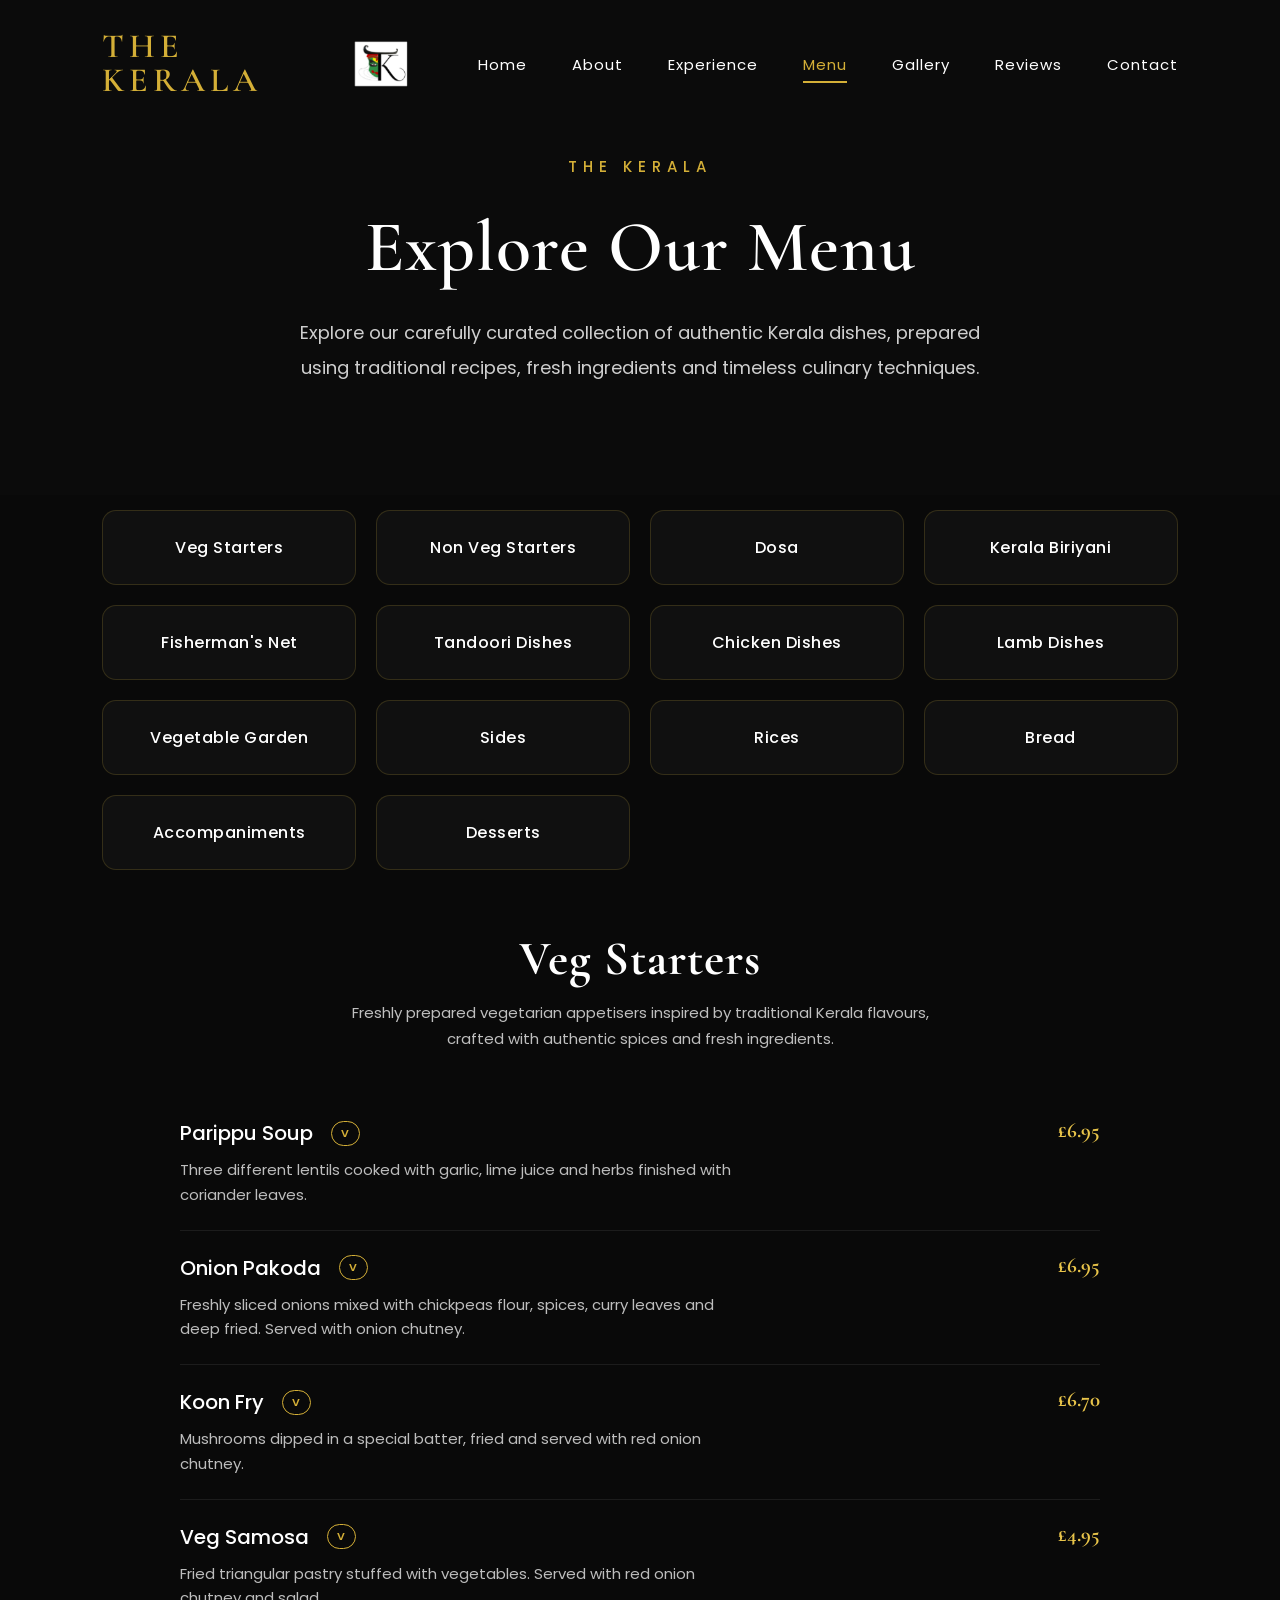
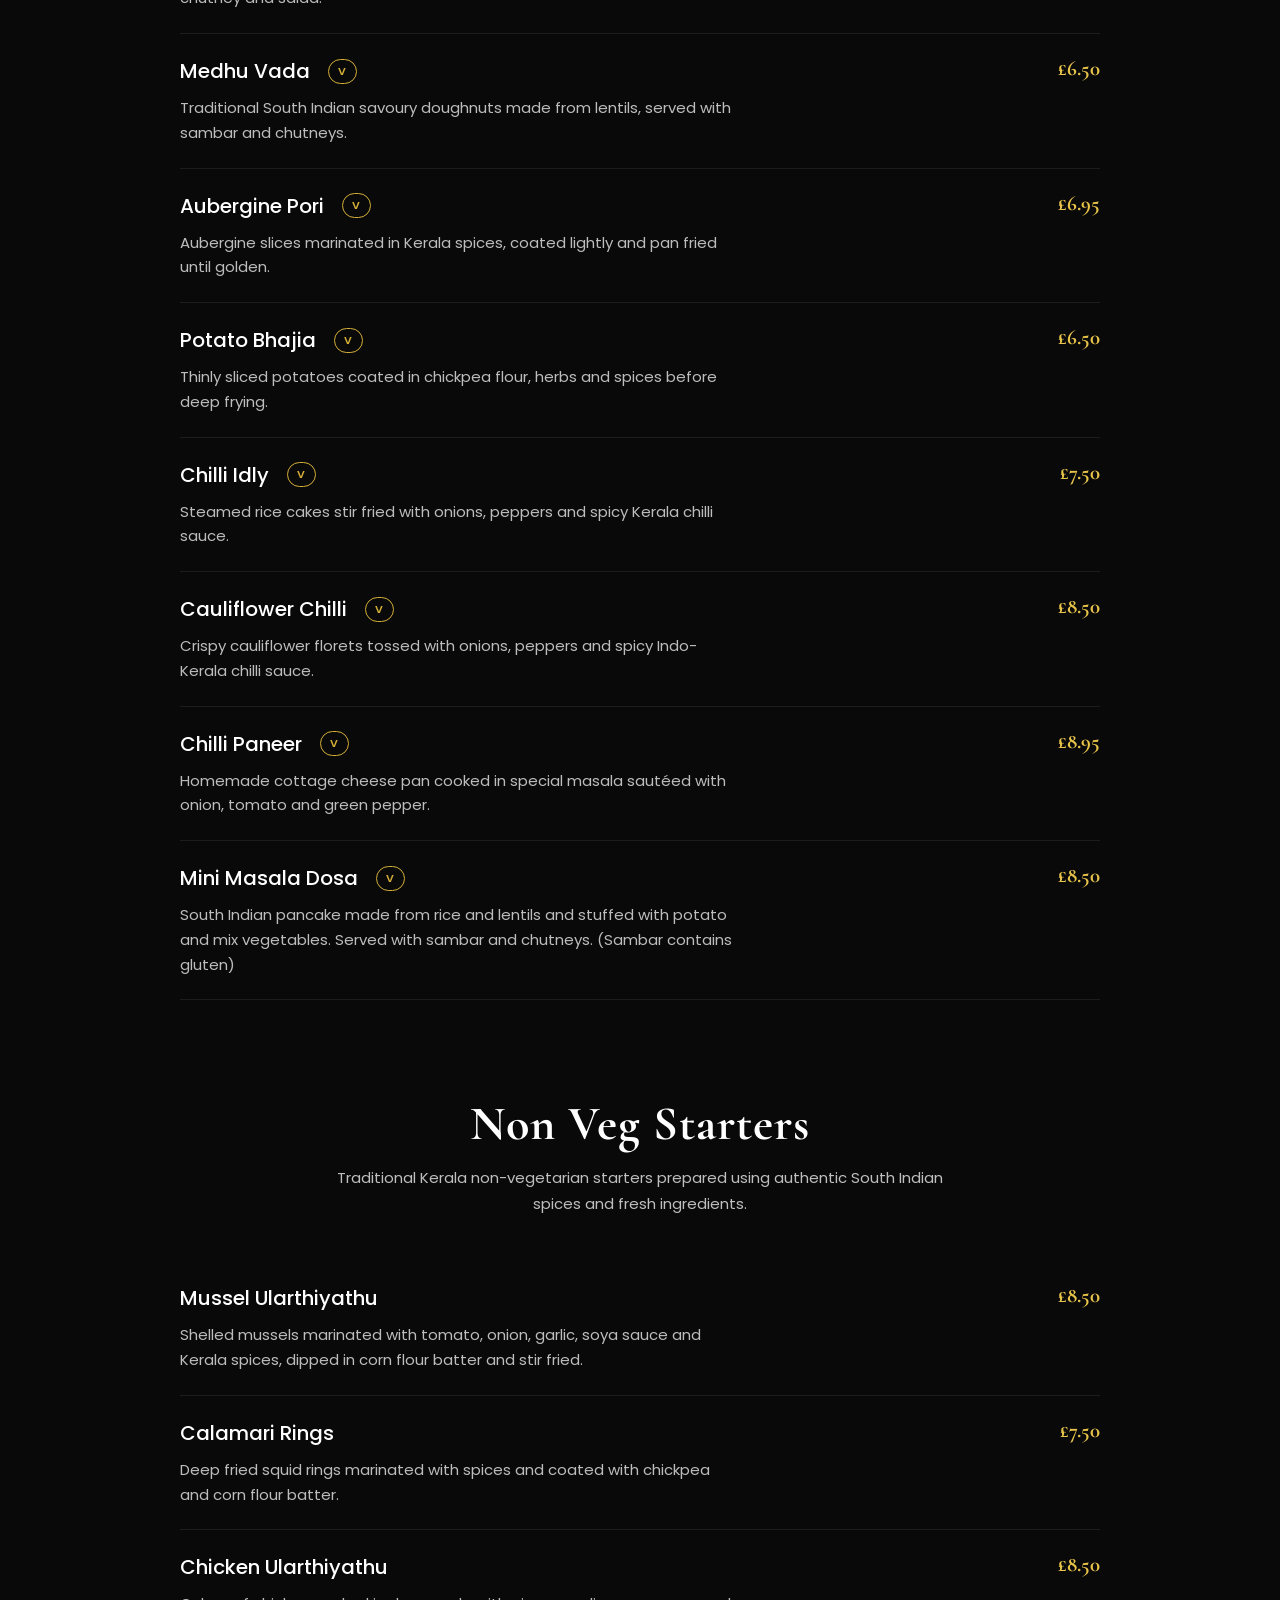
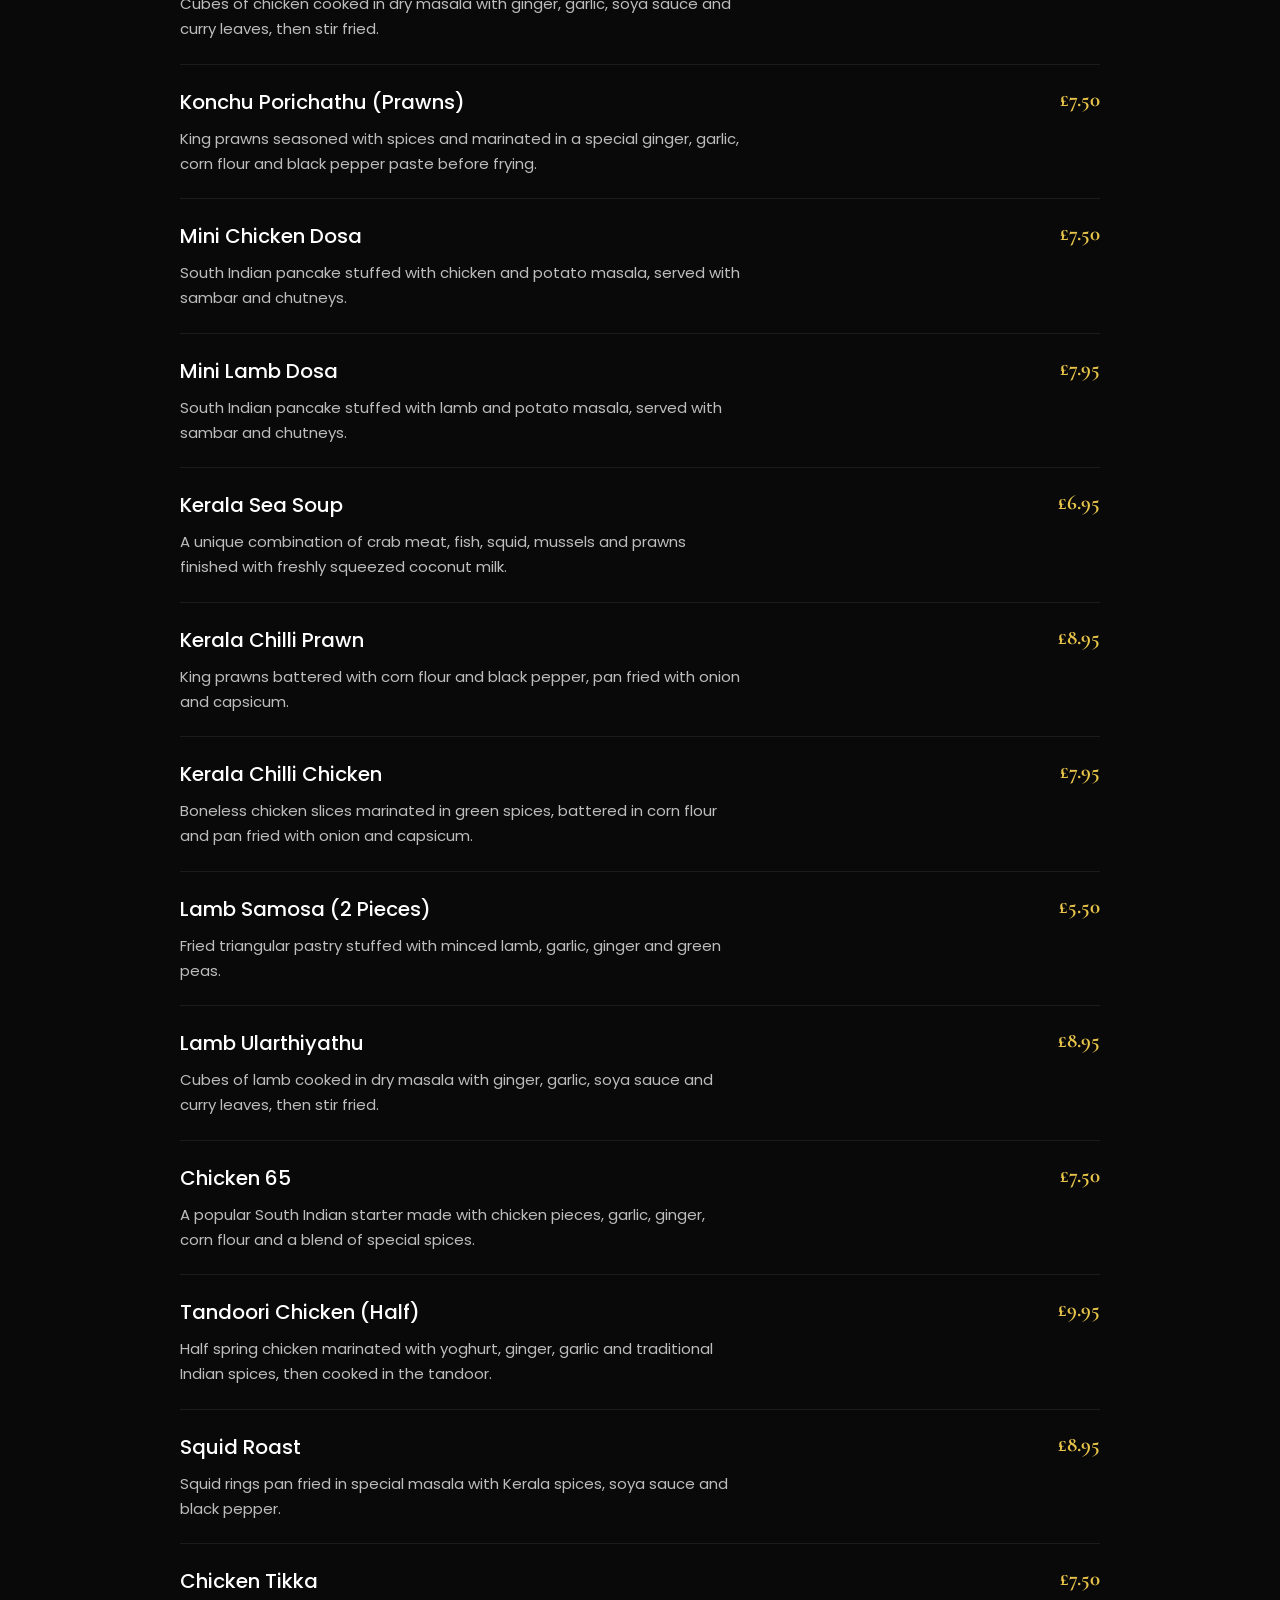
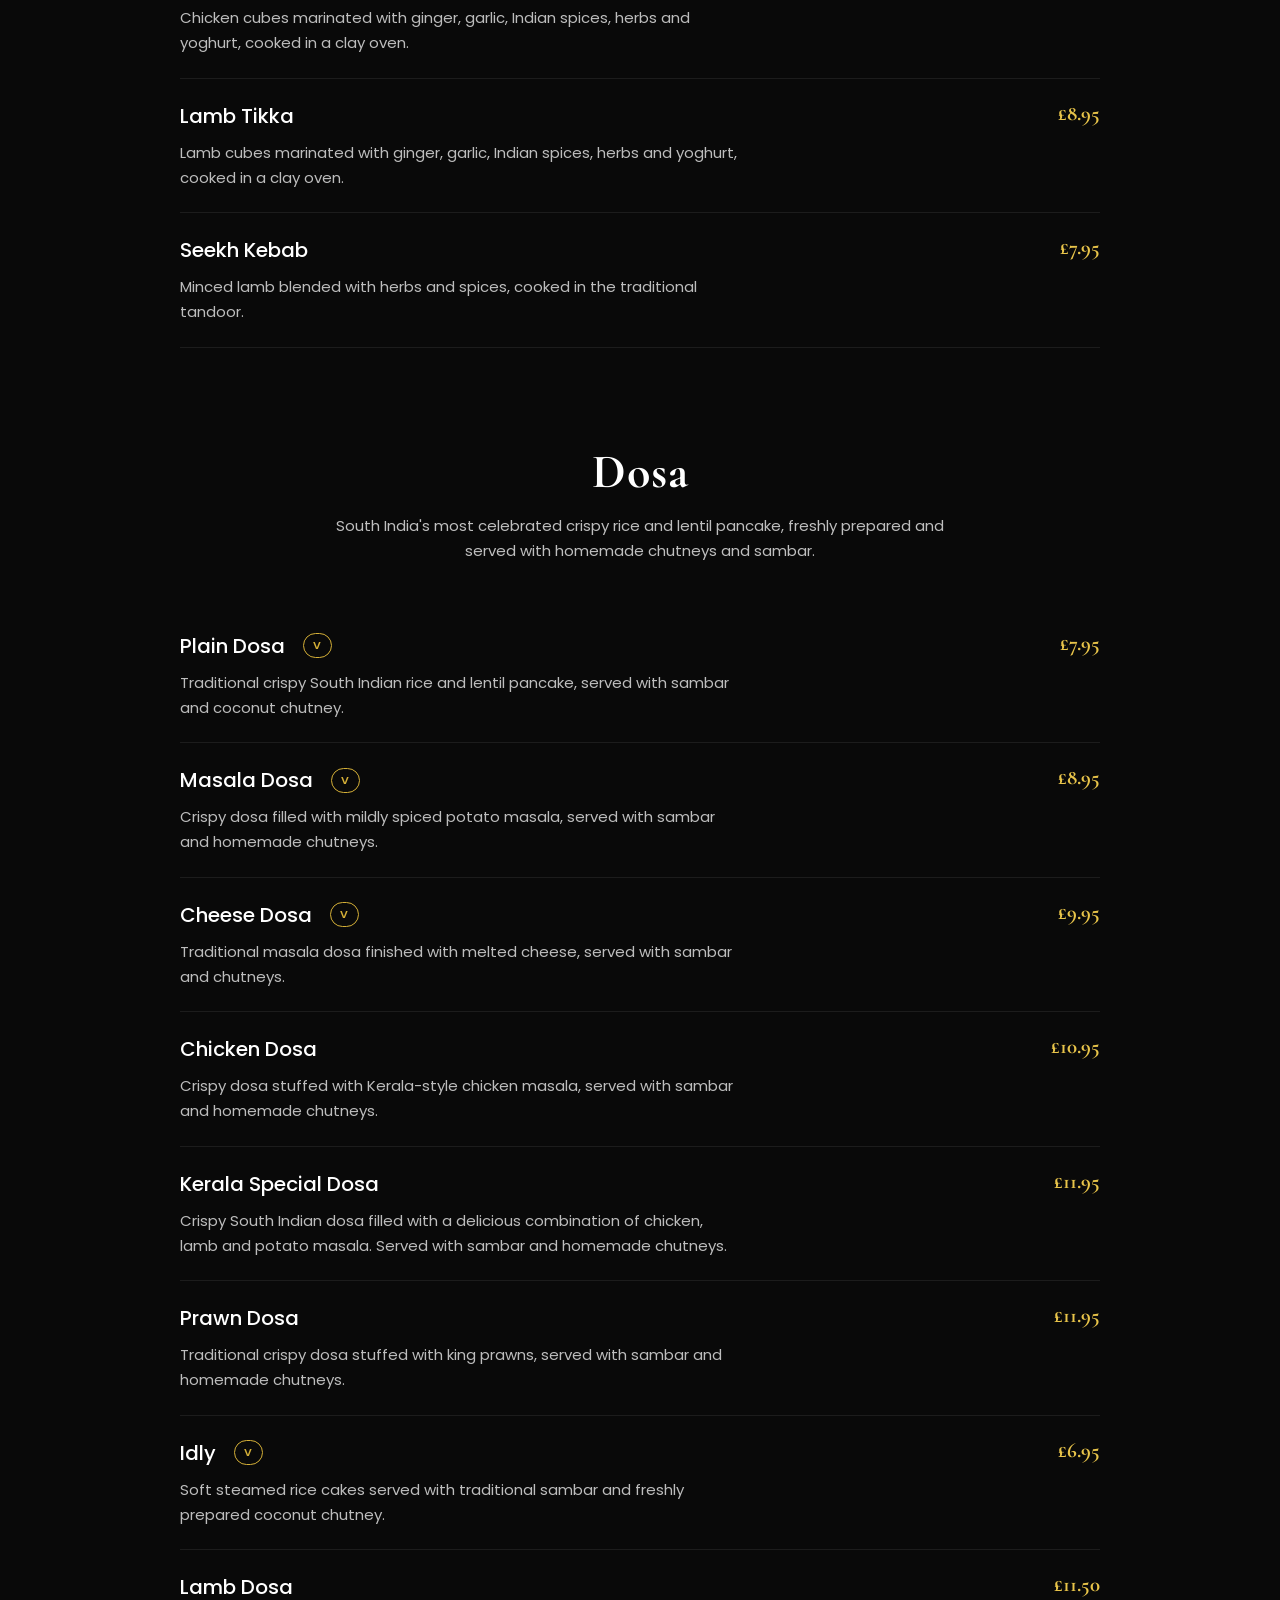
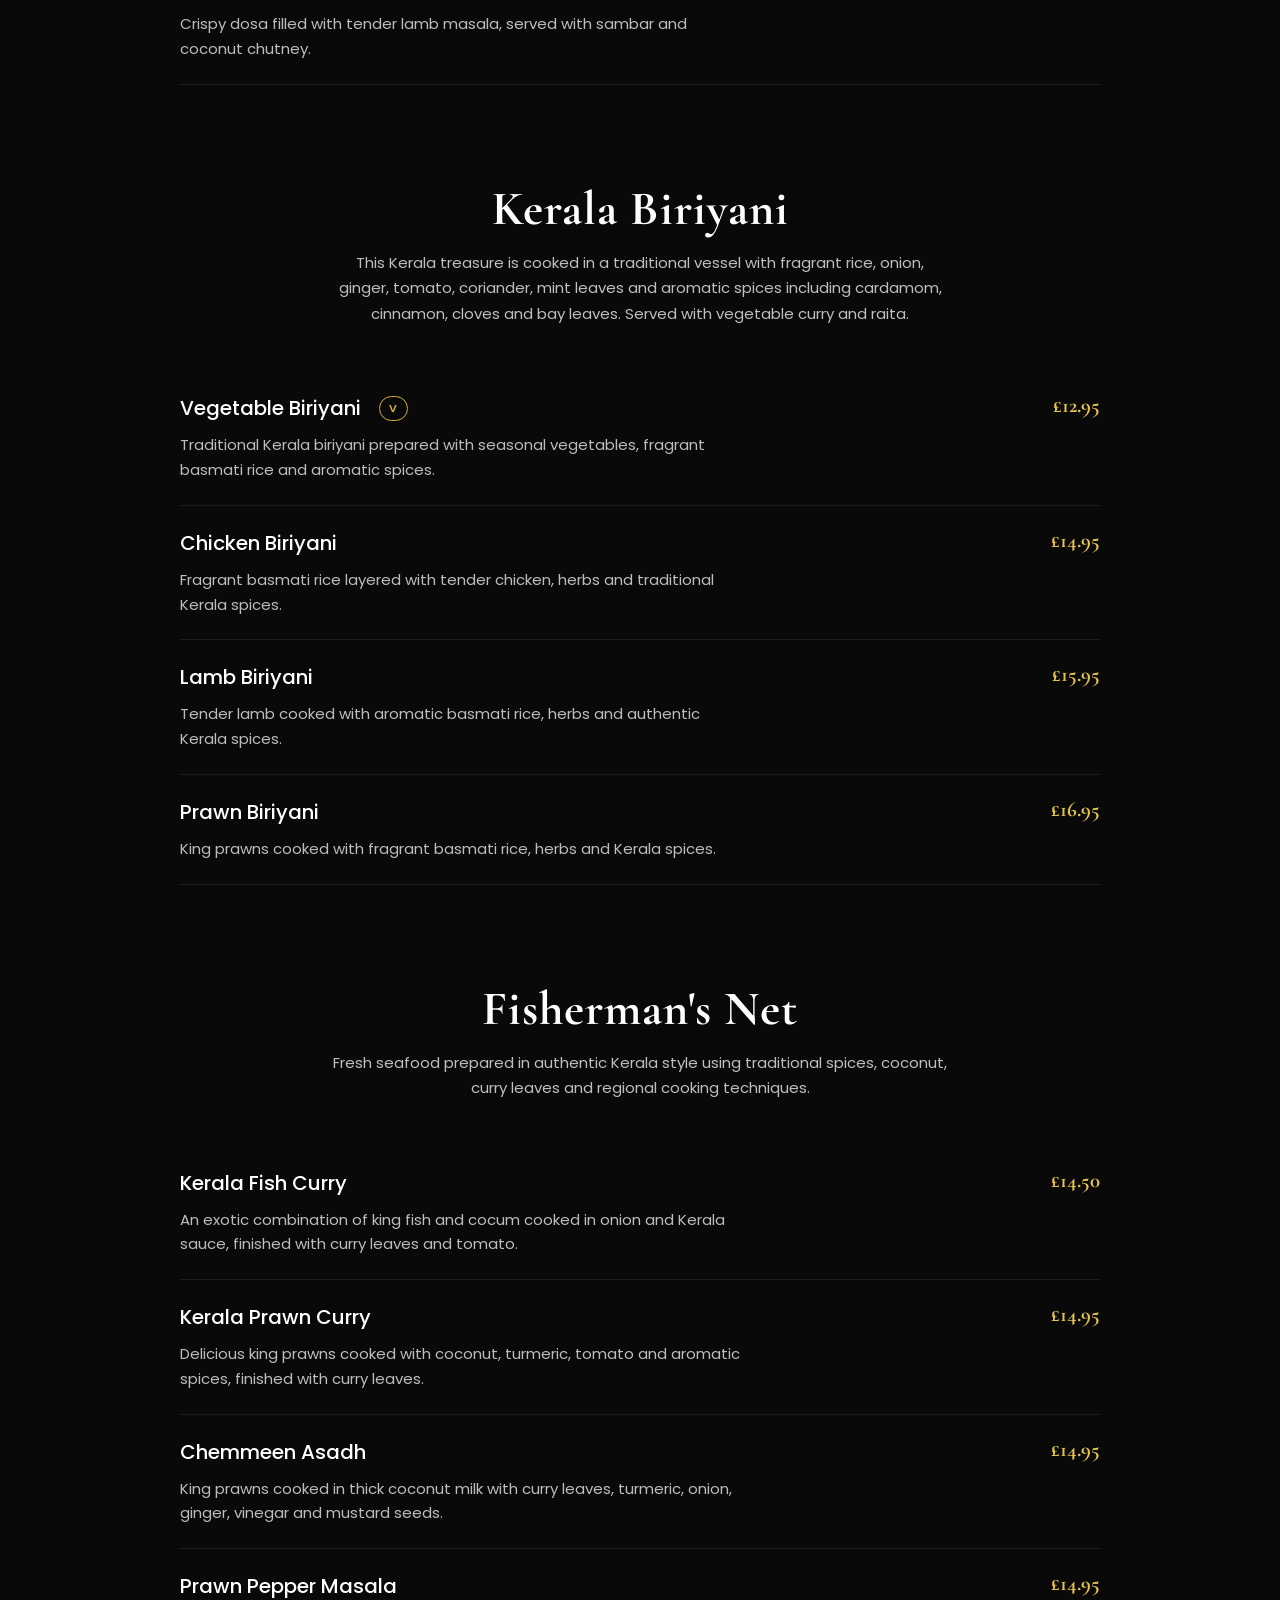
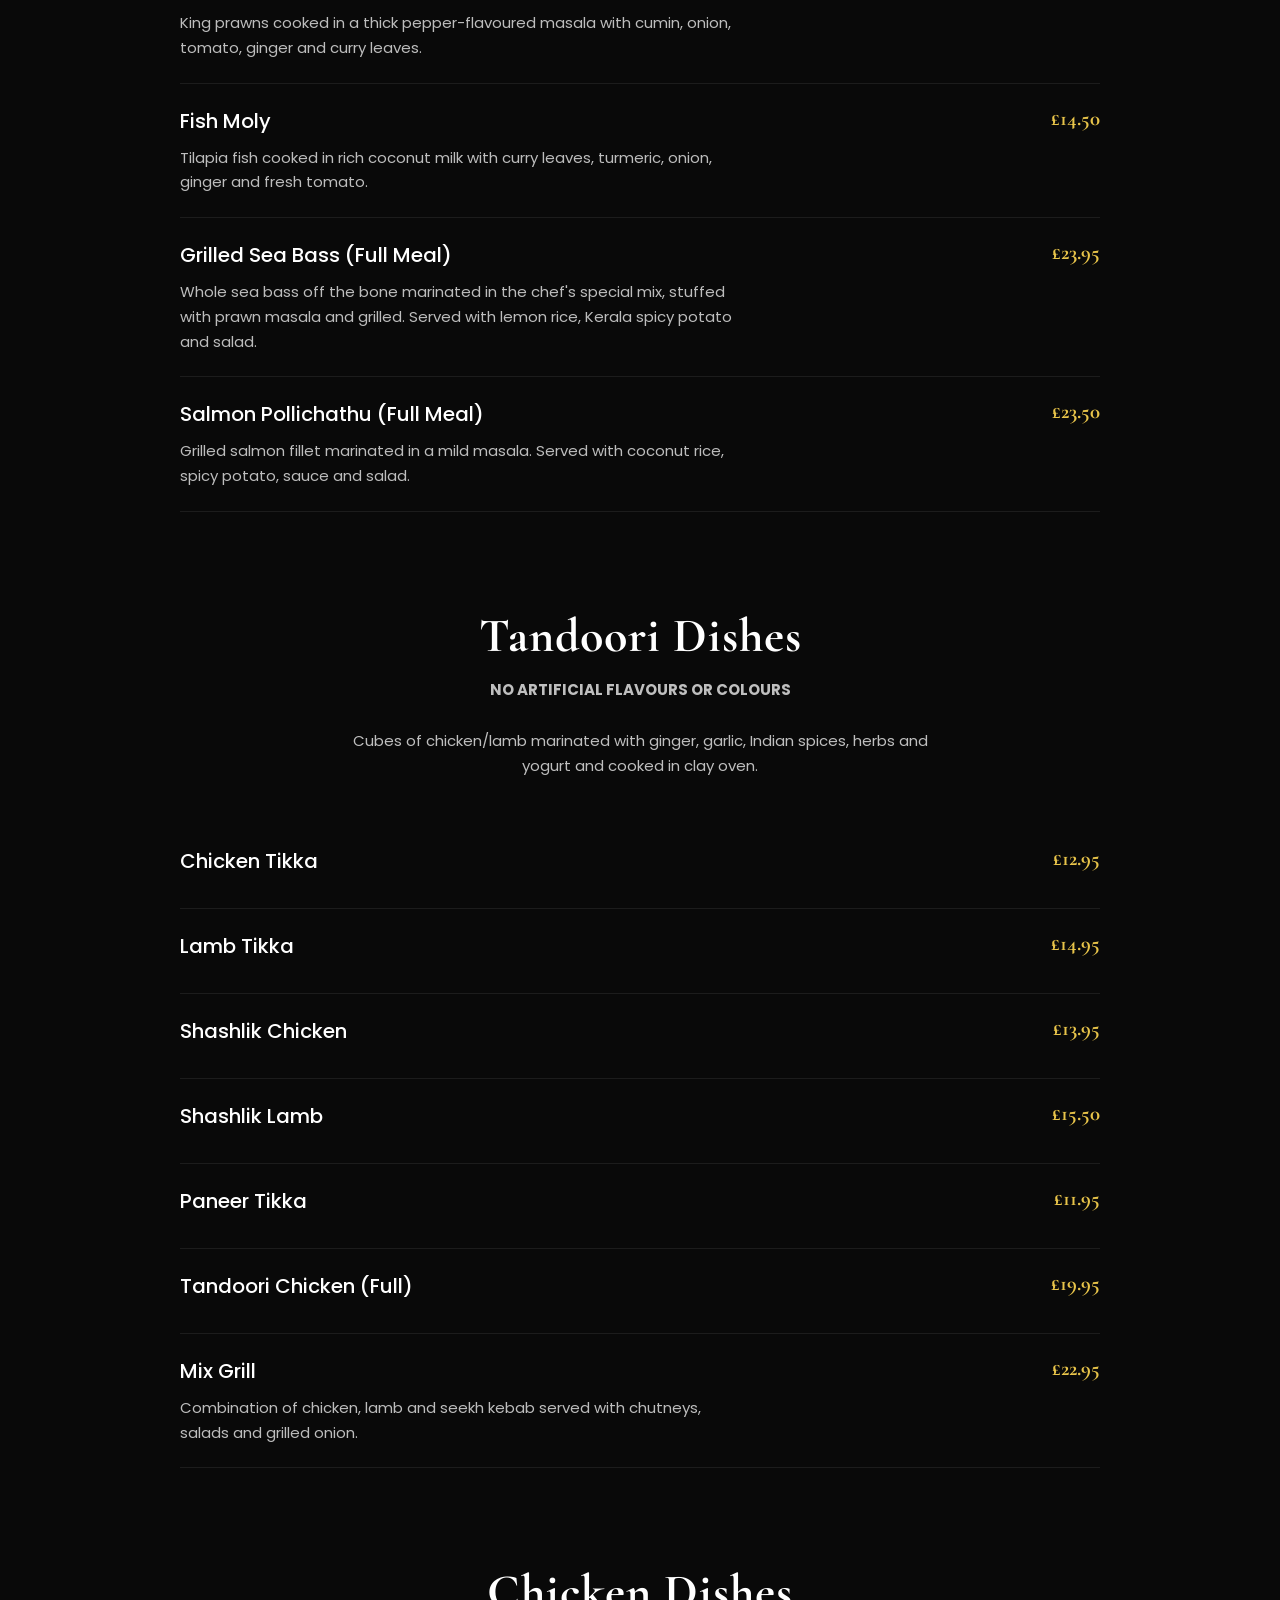
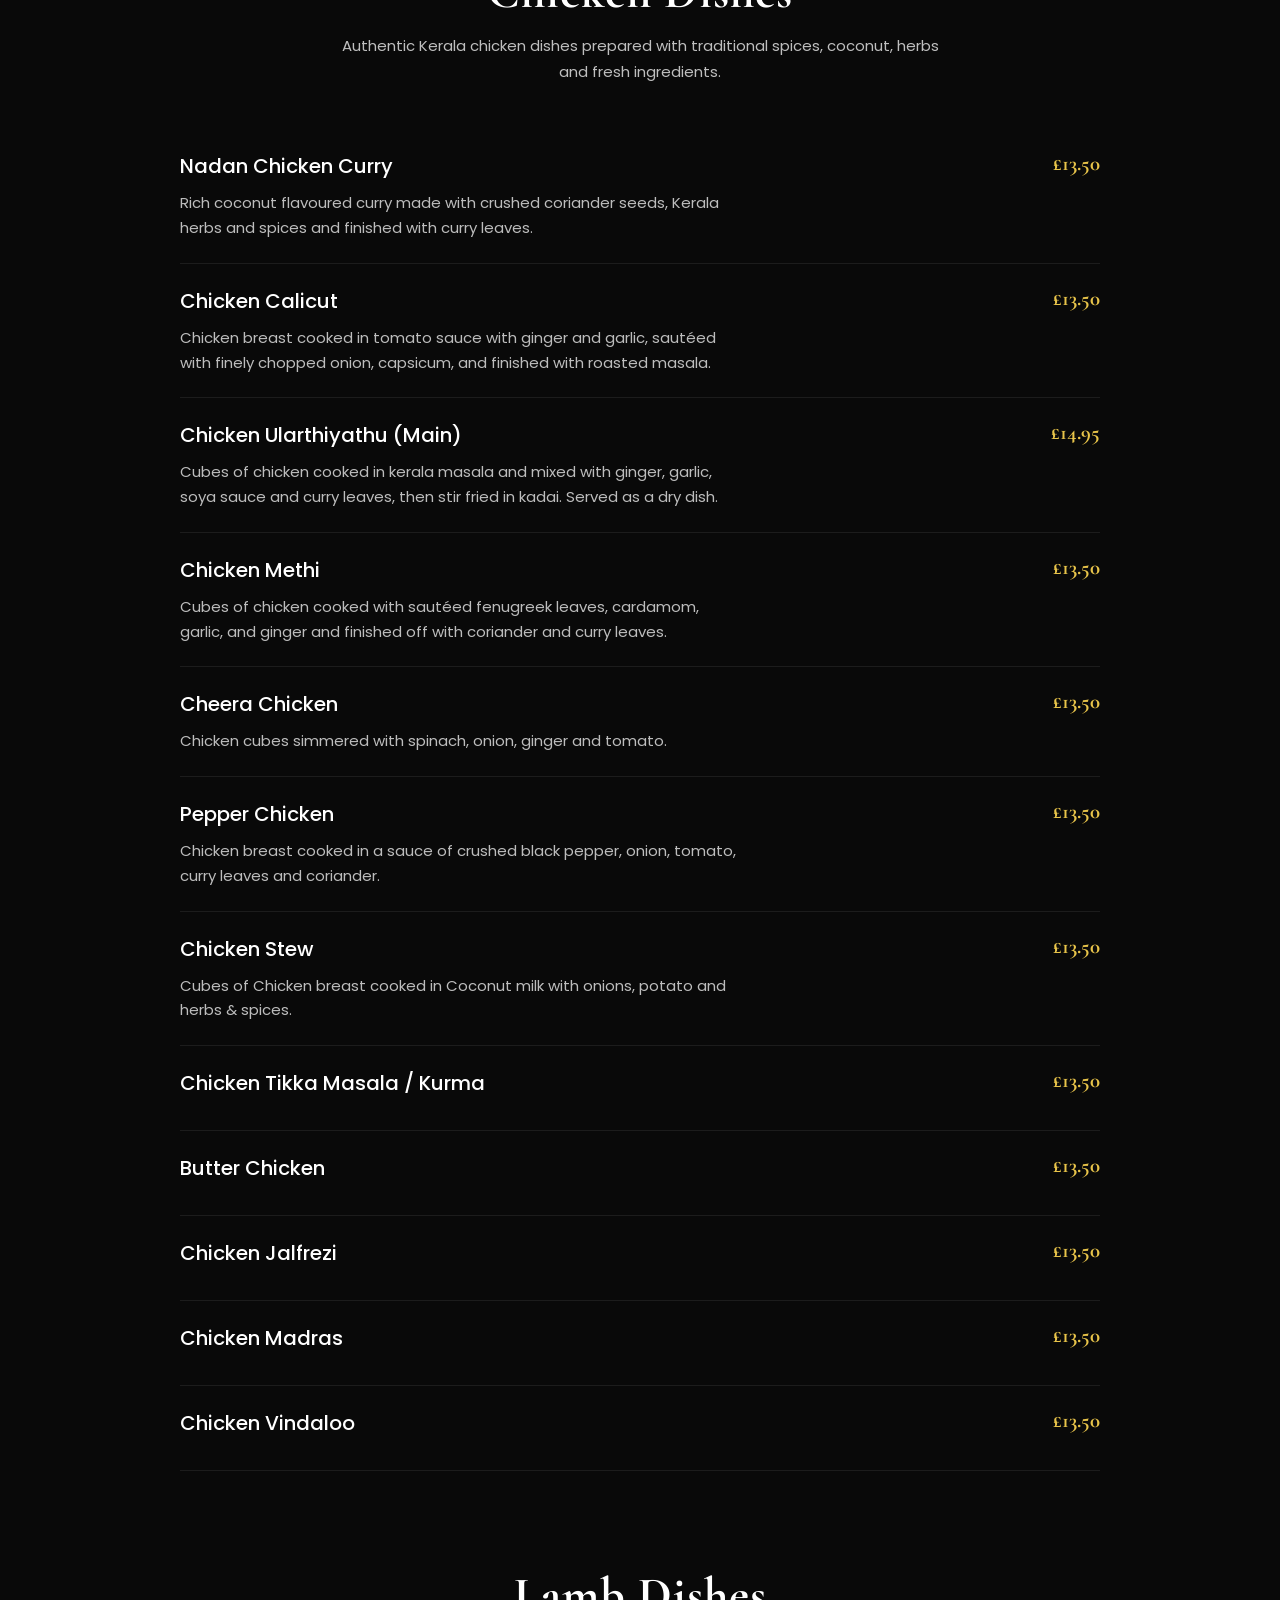
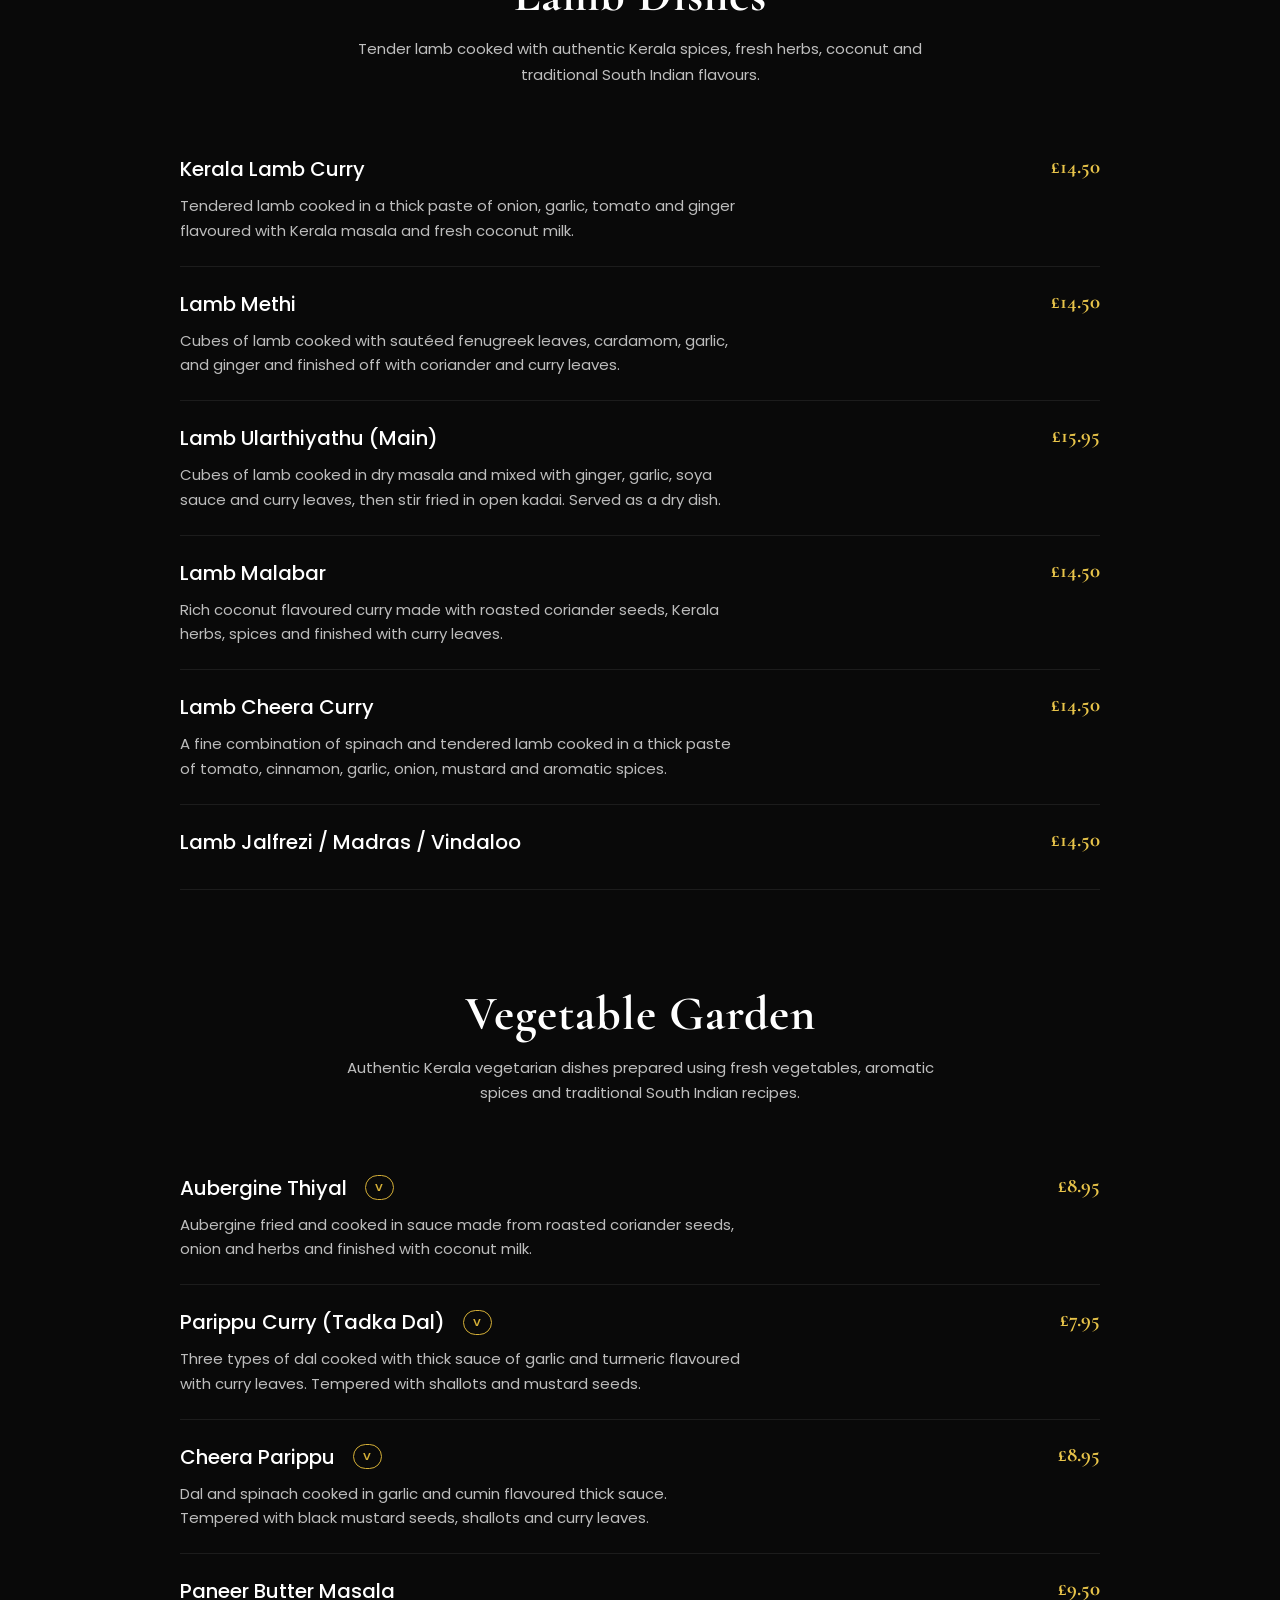
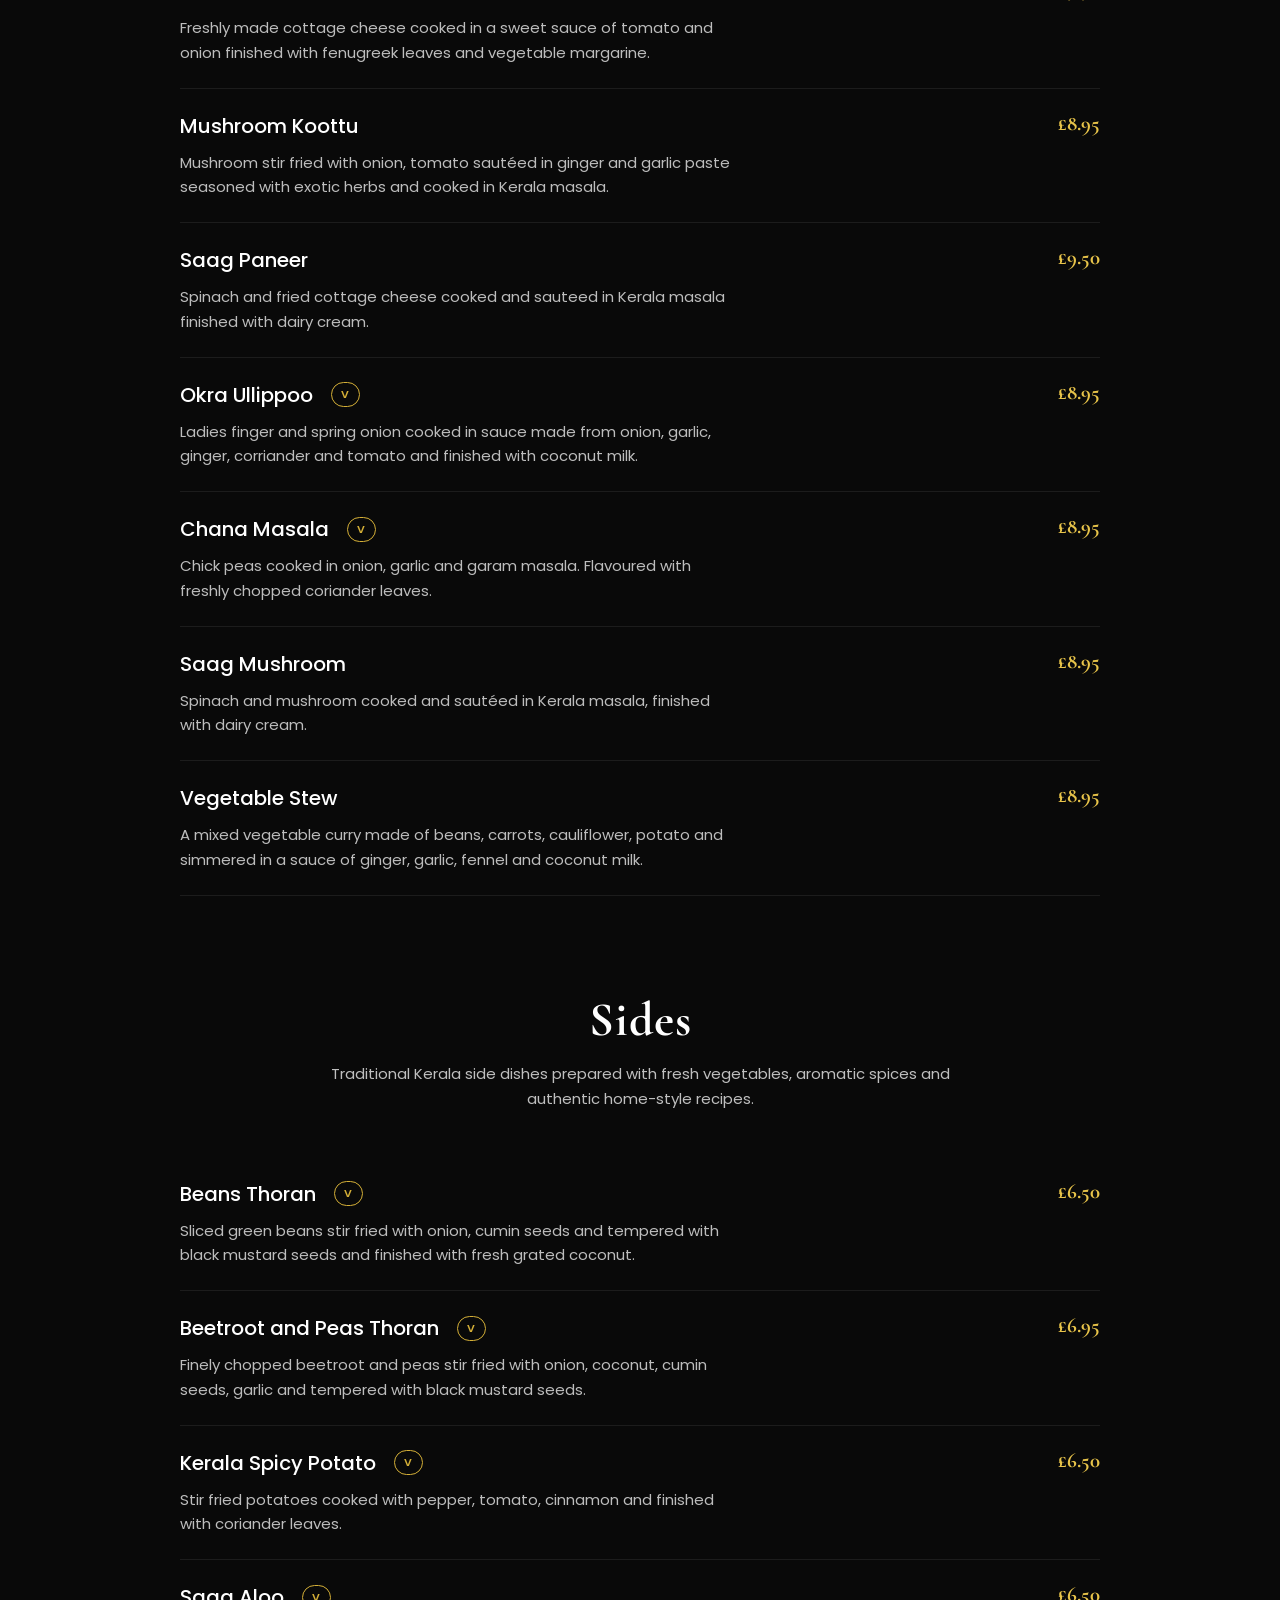
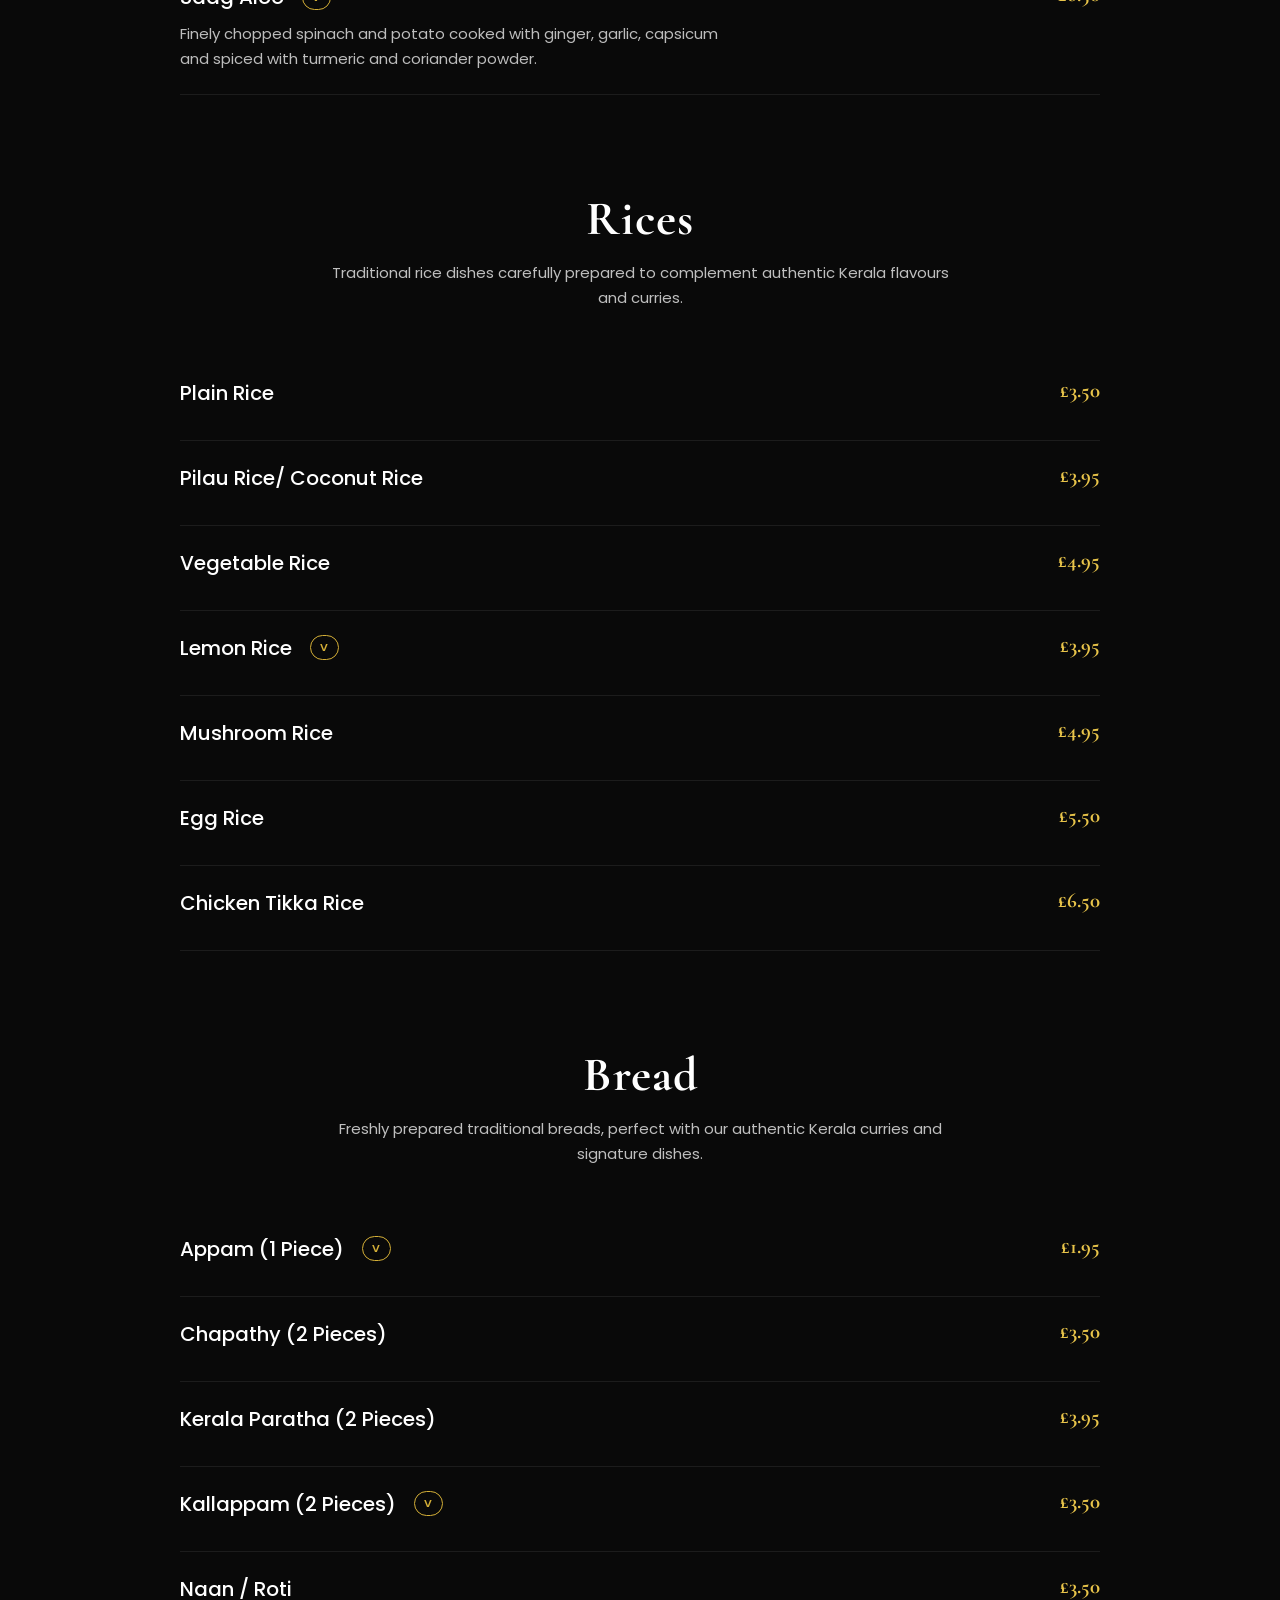
==== commit fb123e4d: "Menu improvements and footer work in progress" ====
--- a/menu.html
+++ b/menu.html
@@ -70,7 +70,7 @@
 
         <span class="menu-subtitle">THE KERALA</span>
 
-        <h1>Our Menu</h1>
+        <h1>Explore Our Menu</h1>
 
         <p>
 
@@ -85,8 +85,6 @@
 </section>
 
 <section id="menu-categories" class="menu-categories">
-
-    <h2>Explore Our Menu</h2>
 
   <div class="category-grid">
 
@@ -1499,7 +1497,7 @@
 
             <div class="menu-info">
 
-                <h3>Aubergine Thiyal - (V)</h3>
+               <h3>Aubergine Thiyal <span class="veg-badge">V</span></h3>
 
                 <p>
                     Aubergine fried and cooked in sauce made from roasted coriander
@@ -1516,7 +1514,7 @@
 
             <div class="menu-info">
 
-                <h3>Parippu Curry (Tadka Dal) - (V)</h3>
+                <h3>Parippu Curry (Tadka Dal) <span class="veg-badge">V</span></h3>
 
                 <p>
                     Three types of dal cooked with thick sauce of garlic and
@@ -1534,7 +1532,7 @@
 
             <div class="menu-info">
 
-                <h3>Cheera Parippu - (V)</h3>
+                <h3>Cheera Parippu <span class="veg-badge">V</span></h3>
 
                 <p>
                     Dal and spinach cooked in garlic and cumin flavoured thick
@@ -1605,7 +1603,7 @@
 
             <div class="menu-info">
 
-                <h3>Okra Ullippoo - (V)</h3>
+                <h3>Okra Ullippoo <span class="veg-badge">V</span></h3>
 
                 <p>
                     Ladies finger and spring onion cooked in sauce made from
@@ -1623,7 +1621,7 @@
 
             <div class="menu-info">
 
-                <h3>Chana Masala - (V)</h3>
+                <h3>Chana Masala <span class="veg-badge">V</span></h3>
 
                 <p>
                     Chick peas cooked in onion, garlic and garam masala.
@@ -1694,7 +1692,7 @@
 
             <div class="menu-info">
 
-                <h3>Beans Thoran - (V)</h3>
+                <h3>Beans Thoran <span class="veg-badge">V</span></h3>
 
                 <p>
                     Sliced green beans stir fried with onion, cumin seeds and
@@ -1712,7 +1710,7 @@
 
             <div class="menu-info">
 
-                <h3>Beetroot and Peas Thoran - (V)</h3>
+                <h3>Beetroot and Peas Thoran <span class="veg-badge">V</span></h3>
 
                 <p>
                     Finely chopped beetroot and peas stir fried with onion,
@@ -1730,7 +1728,7 @@
 
             <div class="menu-info">
 
-                <h3>Kerala Spicy Potato - (V)</h3>
+                <h3>Kerala Spicy Potato <span class="veg-badge">V</span></h3>
 
                 <p>
                     Stir fried potatoes cooked with pepper, tomato, cinnamon
@@ -1747,7 +1745,7 @@
 
             <div class="menu-info">
 
-                <h3>Saag Aloo - (V)</h3>
+                <h3>Saag Aloo <span class="veg-badge">V</span></h3>
 
                 <p>
                     Finely chopped spinach and potato cooked with ginger,
@@ -1820,7 +1818,7 @@
 
             <div class="menu-info">
 
-                <h3>Lemon Rice - (V)</h3>
+                <h3>Lemon Rice <span class="veg-badge">V</span></h3>
 
             </div>
 
@@ -1887,7 +1885,7 @@
 
             <div class="menu-info">
 
-                <h3>Appam (1 Piece) - (V)</h3>
+                <h3>Appam (1 Piece) <span class="veg-badge">V</span></h3>
 
             </div>
 
@@ -1923,7 +1921,7 @@
 
             <div class="menu-info">
 
-                <h3>Kallappam (2 Pieces) - (V)</h3>
+                <h3>Kallappam (2 Pieces) <span class="veg-badge">V</span></h3>
 
             </div>
 
@@ -2143,7 +2141,7 @@
         <p>© 2026 The Kerala. All Rights Reserved.</p>
 
         <p class="footer-credit">
-            Designed by <span class="brand-credit">Advirtix</span>
+            Designed by <span class="brand-credit">Ellens</span>
         </p>
 
     </div>
--- a/style.css
+++ b/style.css
@@ -1444,8 +1444,6 @@
 
     text-align:center;
 
-    background:url("images/buffet.jpeg") center/cover no-repeat;
-
 }
 
 .reservation::before{
@@ -1734,50 +1732,66 @@
 
 .footer-logo{
 
-font-family:'Cormorant Garamond',serif;
-
-font-size:42px;
+    display:flex;
+
+    align-items:center;
+
+    gap:12px;
+
+    font-family:'Cormorant Garamond',serif;
+
+    font-size:43px;
+
+    color:var(--gold);
+
+    margin-bottom:20px;
+
+}
+
+.footer-logo img{
+
+    width:50px;
+
+    height:50px;
+
+    object-fit:contain;
+
+}
+
+.footer-column h3{
+
+font-size:13px;
+
+font-weight:600;
+
+letter-spacing:4px;
+
+text-transform:uppercase;
 
 color:var(--gold);
 
-margin-bottom:20px;
-
-}
-
-.footer-column h3{
-
-font-size:13px;
-
-font-weight:600;
-
-letter-spacing:4px;
-
-text-transform:uppercase;
+margin-bottom:28px;
+
+}
+
+.footer-column ul li{
+
+margin-bottom:14px;
+
+}
+
+.footer-column a{
+
+color:#bdbdbd;
+
+transition:.3s;
+
+}
+
+.footer-column a:hover{
 
 color:var(--gold);
 
-margin-bottom:28px;
-
-}
-
-.footer-column ul li{
-
-margin-bottom:14px;
-
-}
-
-.footer-column a{
-
-color:#bdbdbd;
-
-transition:.3s;
-
-}
-
-.footer-column a:hover{
-
-color:var(--gold);
-
 padding-left:6px;
 
 }
@@ -1837,50 +1851,6 @@
 .brand-credit:hover{
 
     color:#f4d46b;
-
-}
-
-/*==============================
-      WHATSAPP BUTTON
-==============================*/
-
-.whatsapp{
-
-position:fixed;
-
-bottom:35px;
-
-right:35px;
-
-width:65px;
-
-height:65px;
-
-background:#25D366;
-
-border-radius:50%;
-
-display:flex;
-
-justify-content:center;
-
-align-items:center;
-
-font-size:28px;
-
-color:white;
-
-box-shadow:0 15px 35px rgba(0,0,0,.35);
-
-z-index:999;
-
-transition:.35s;
-
-}
-
-.whatsapp:hover{
-
-transform:translateY(-8px) scale(1.08);
 
 }
 
@@ -2720,13 +2690,13 @@
 
     max-width:700px;
 
-    margin:0 auto 45px;
+    margin:0 auto 20px;
 
 }
 
 .menu-categories{
 
-    padding:40px 8% 20px;
+    padding:15px 8% 20px;
 
     text-align:center;
 
@@ -2888,11 +2858,11 @@
 
 .menu-price{
 
-    color:var(--gold);
-
-    font-size:20px;
-
-    font-weight:600;
+    color:#E8C44A;      /* Brighter gold */
+
+    font-size:21px;     /* Bigger */
+
+    font-weight:700;    /* Slightly bolder */
 
     white-space:nowrap;
 
@@ -2900,15 +2870,17 @@
 
     text-align:right;
 
-min-width:90px;
-
-transition:.35s ease;
+    min-width:95px;
+
+    transition:.35s ease;
 
 }
 
 .menu-item:hover .menu-price{
 
-    transform:scale(1.06);
+    transform:scale(1.12);
+
+    color:#FFD76A;
 
 }
 /*====================================
@@ -3725,20 +3697,6 @@
 
     }
 
-    .whatsapp{
-
-        width:58px;
-
-        height:58px;
-
-        right:18px;
-
-        bottom:18px;
-
-        font-size:24px;
-
-    }
-
     .top-btn{
 
         width:50px;
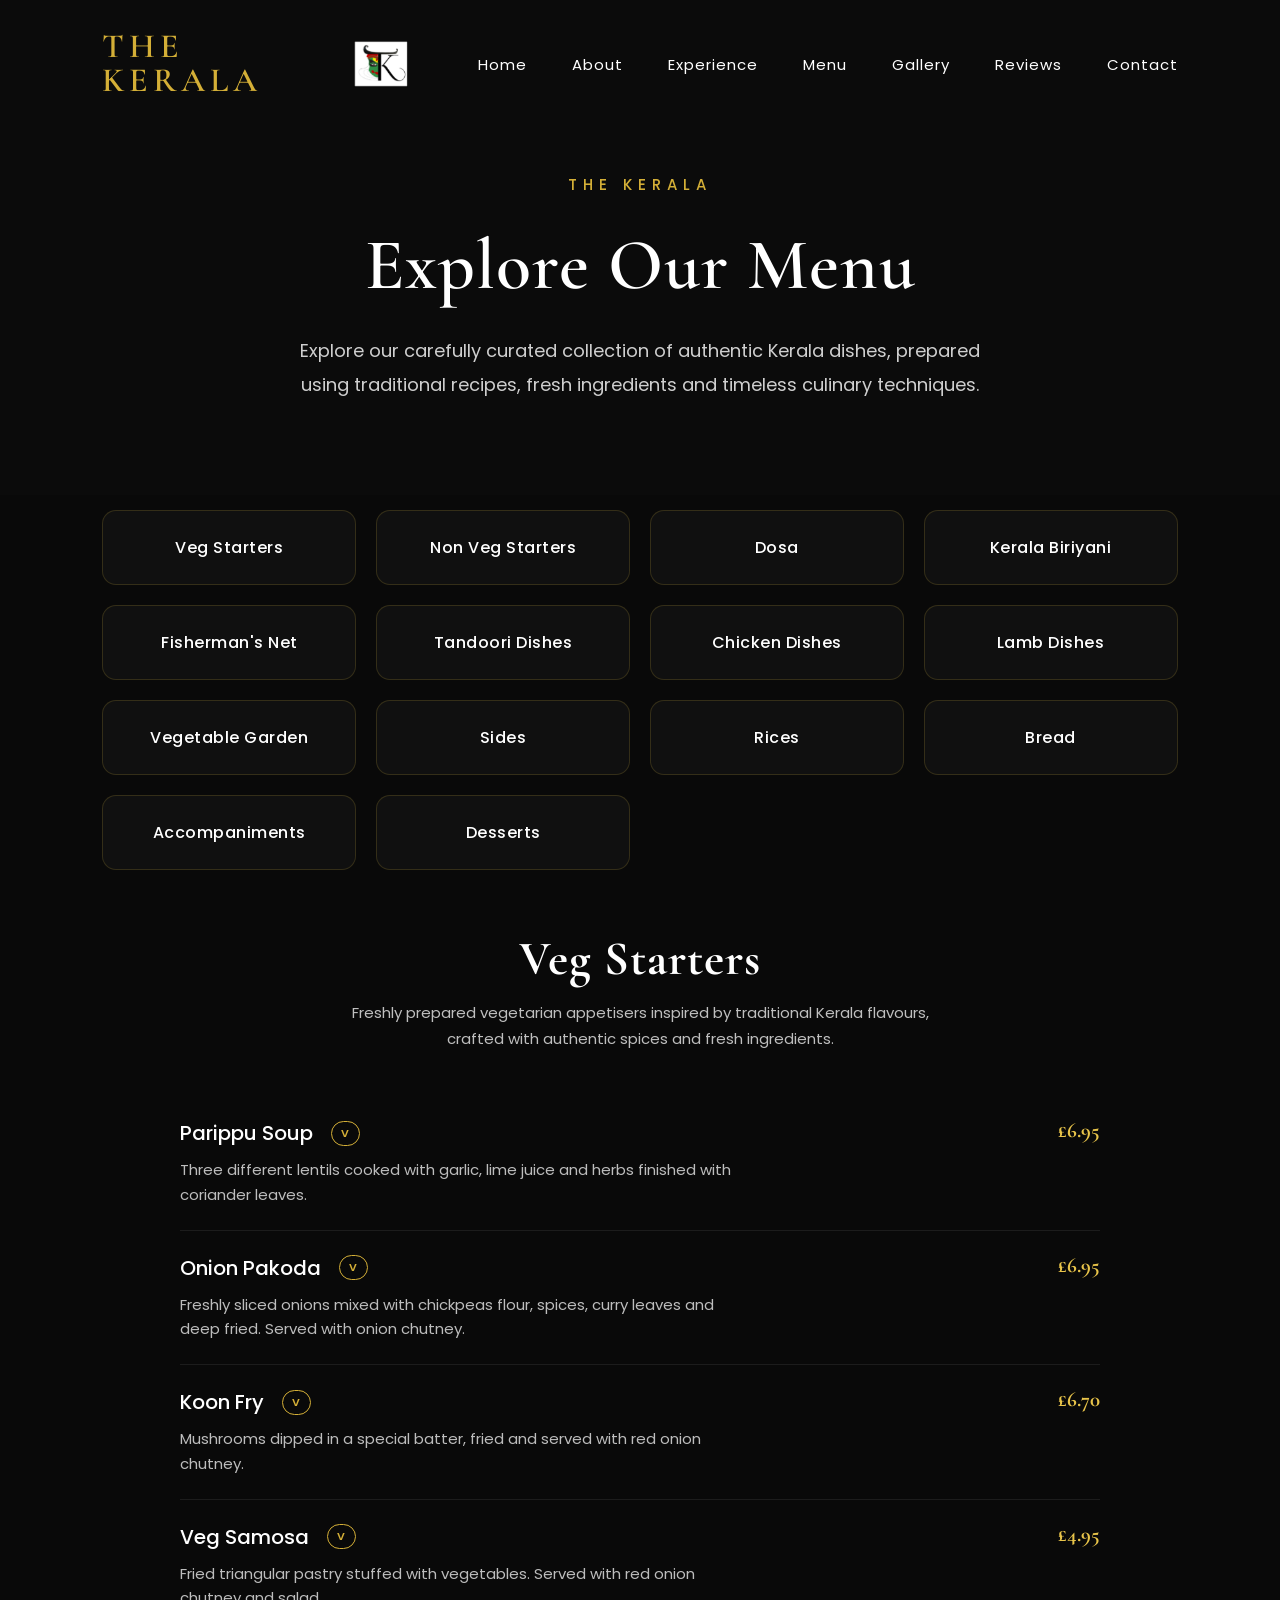
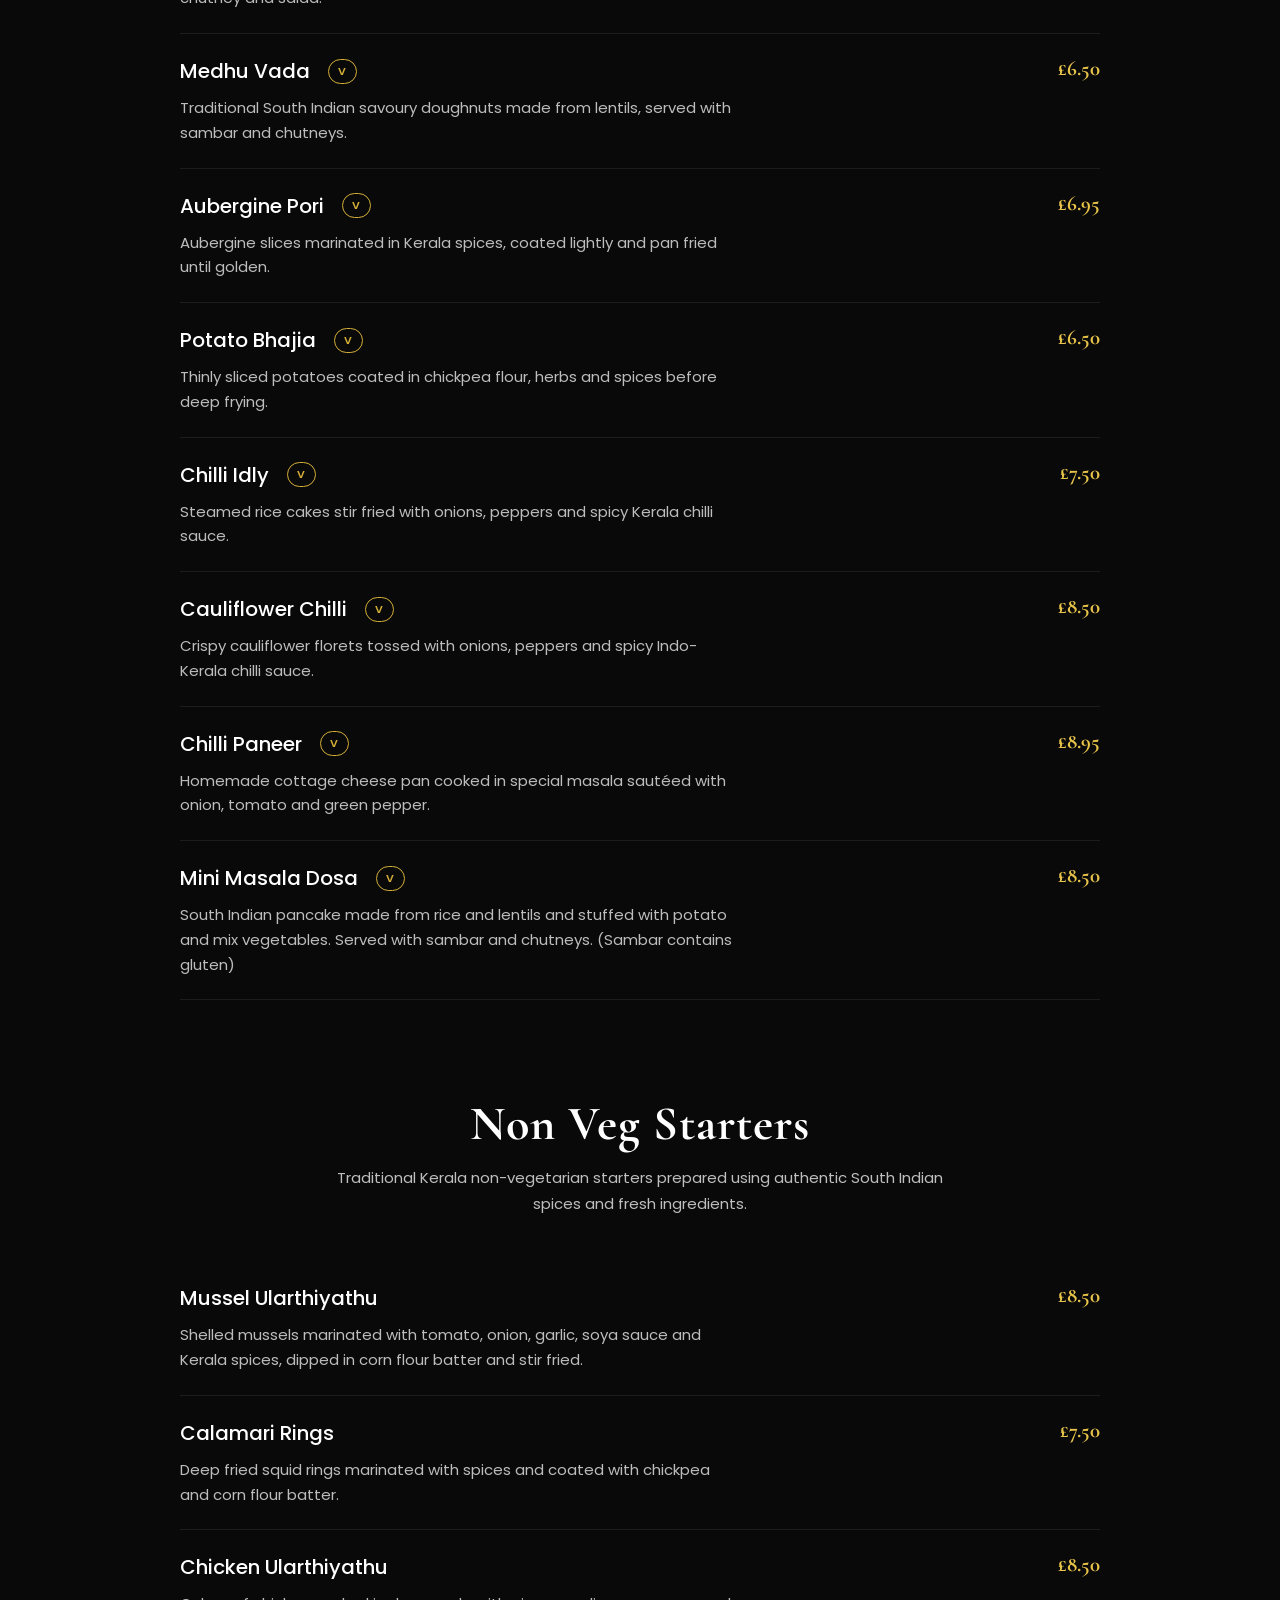
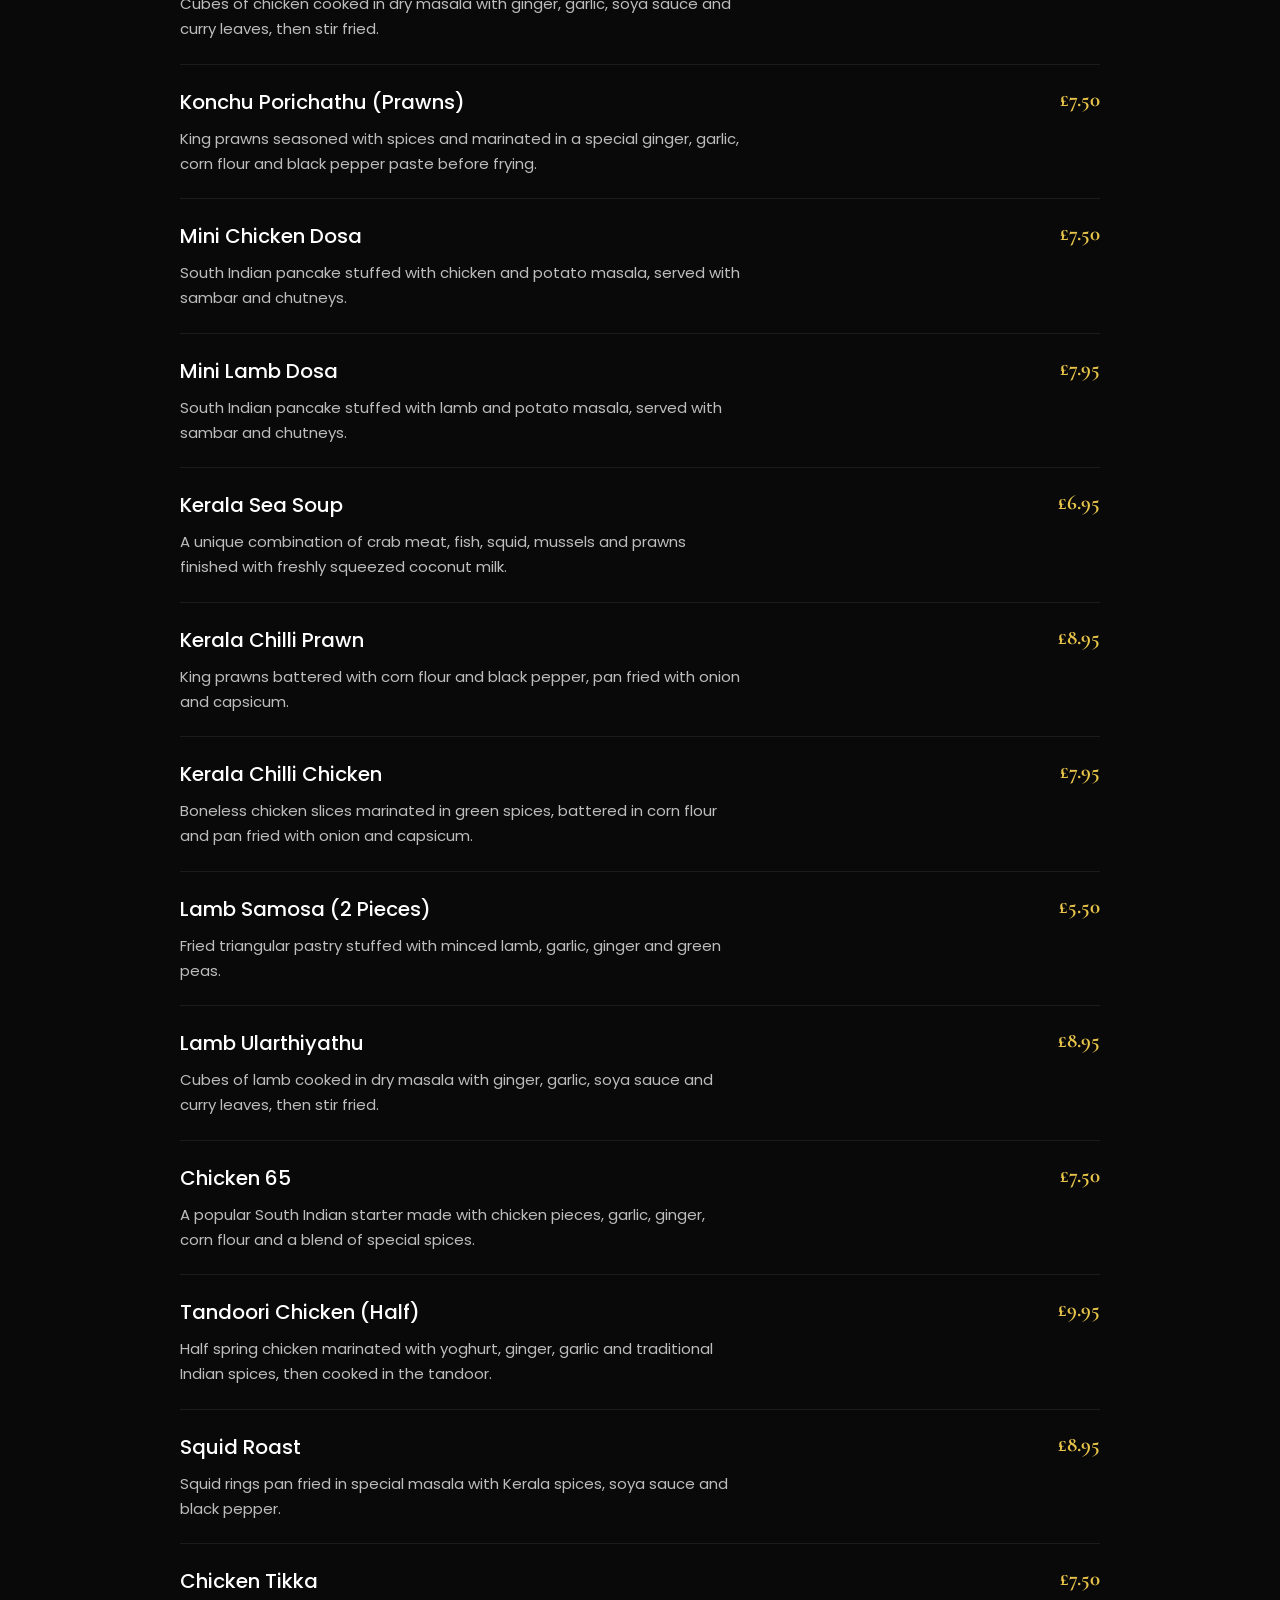
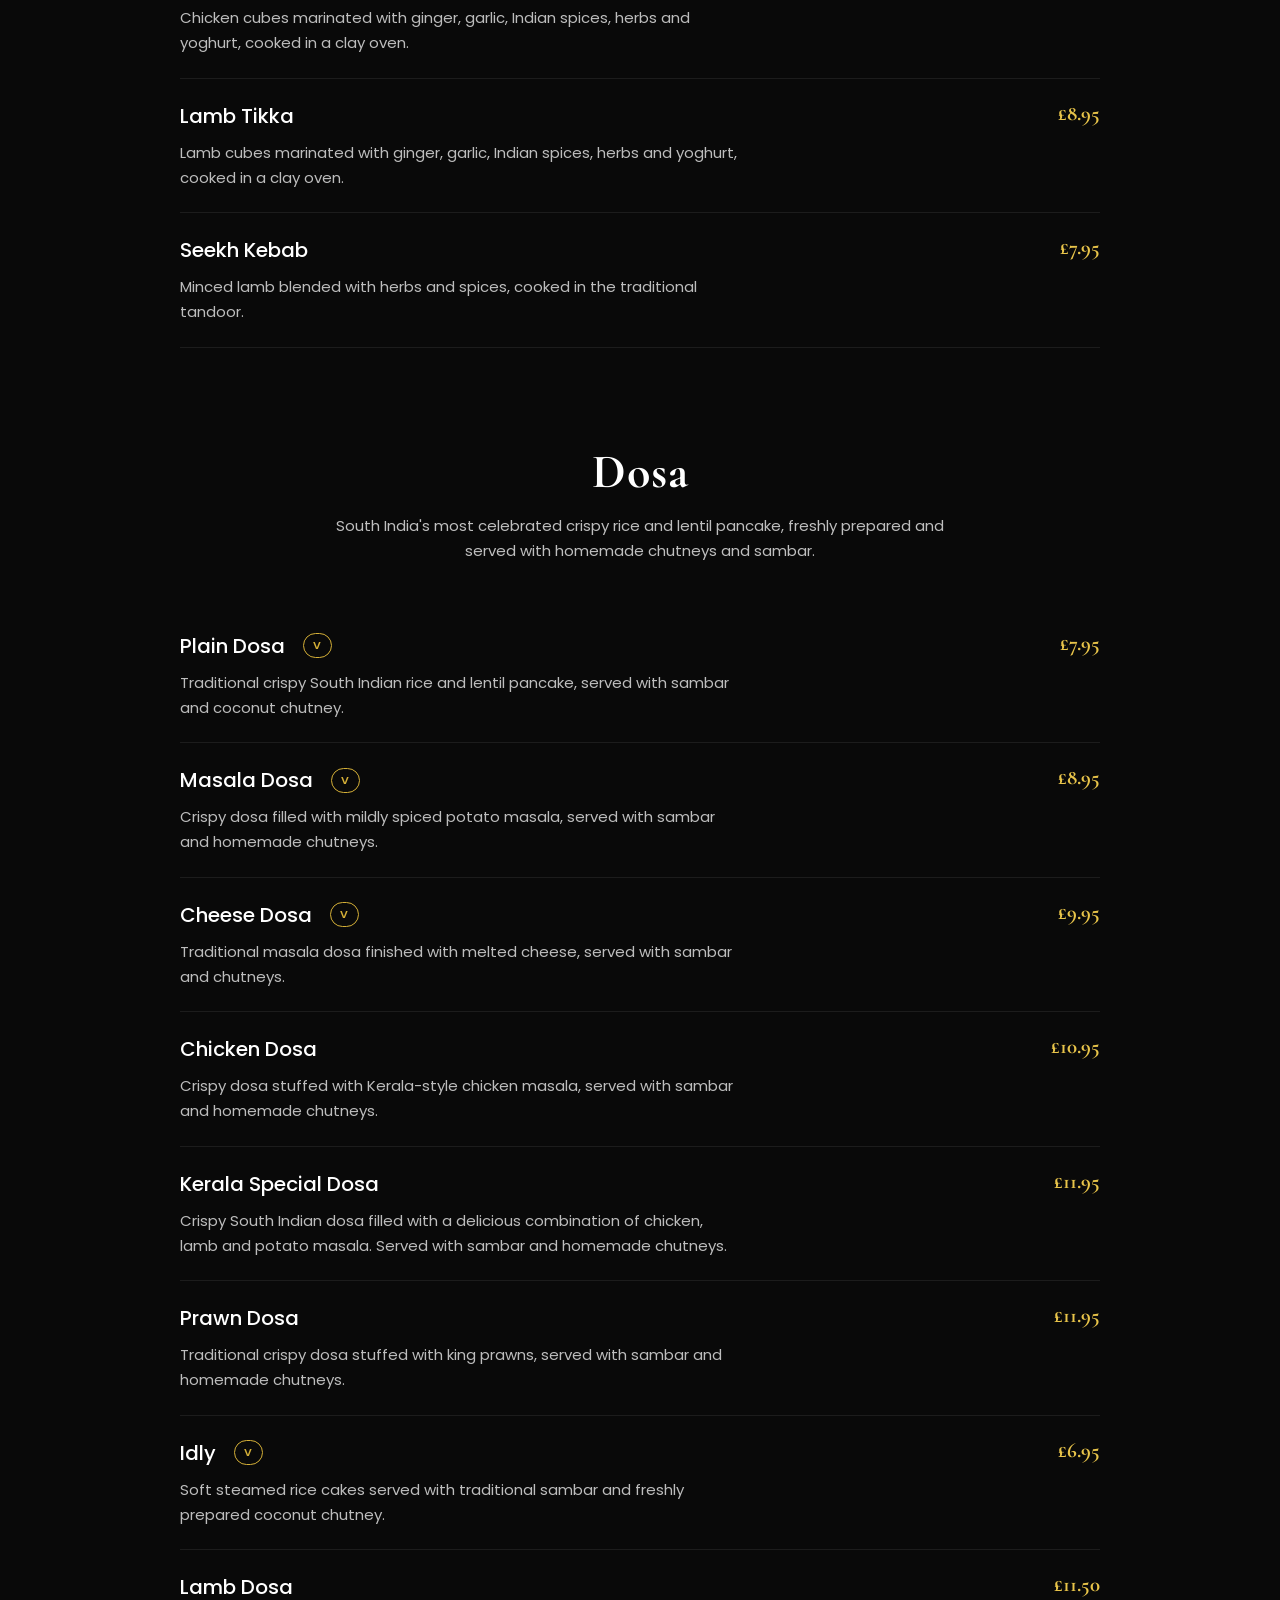
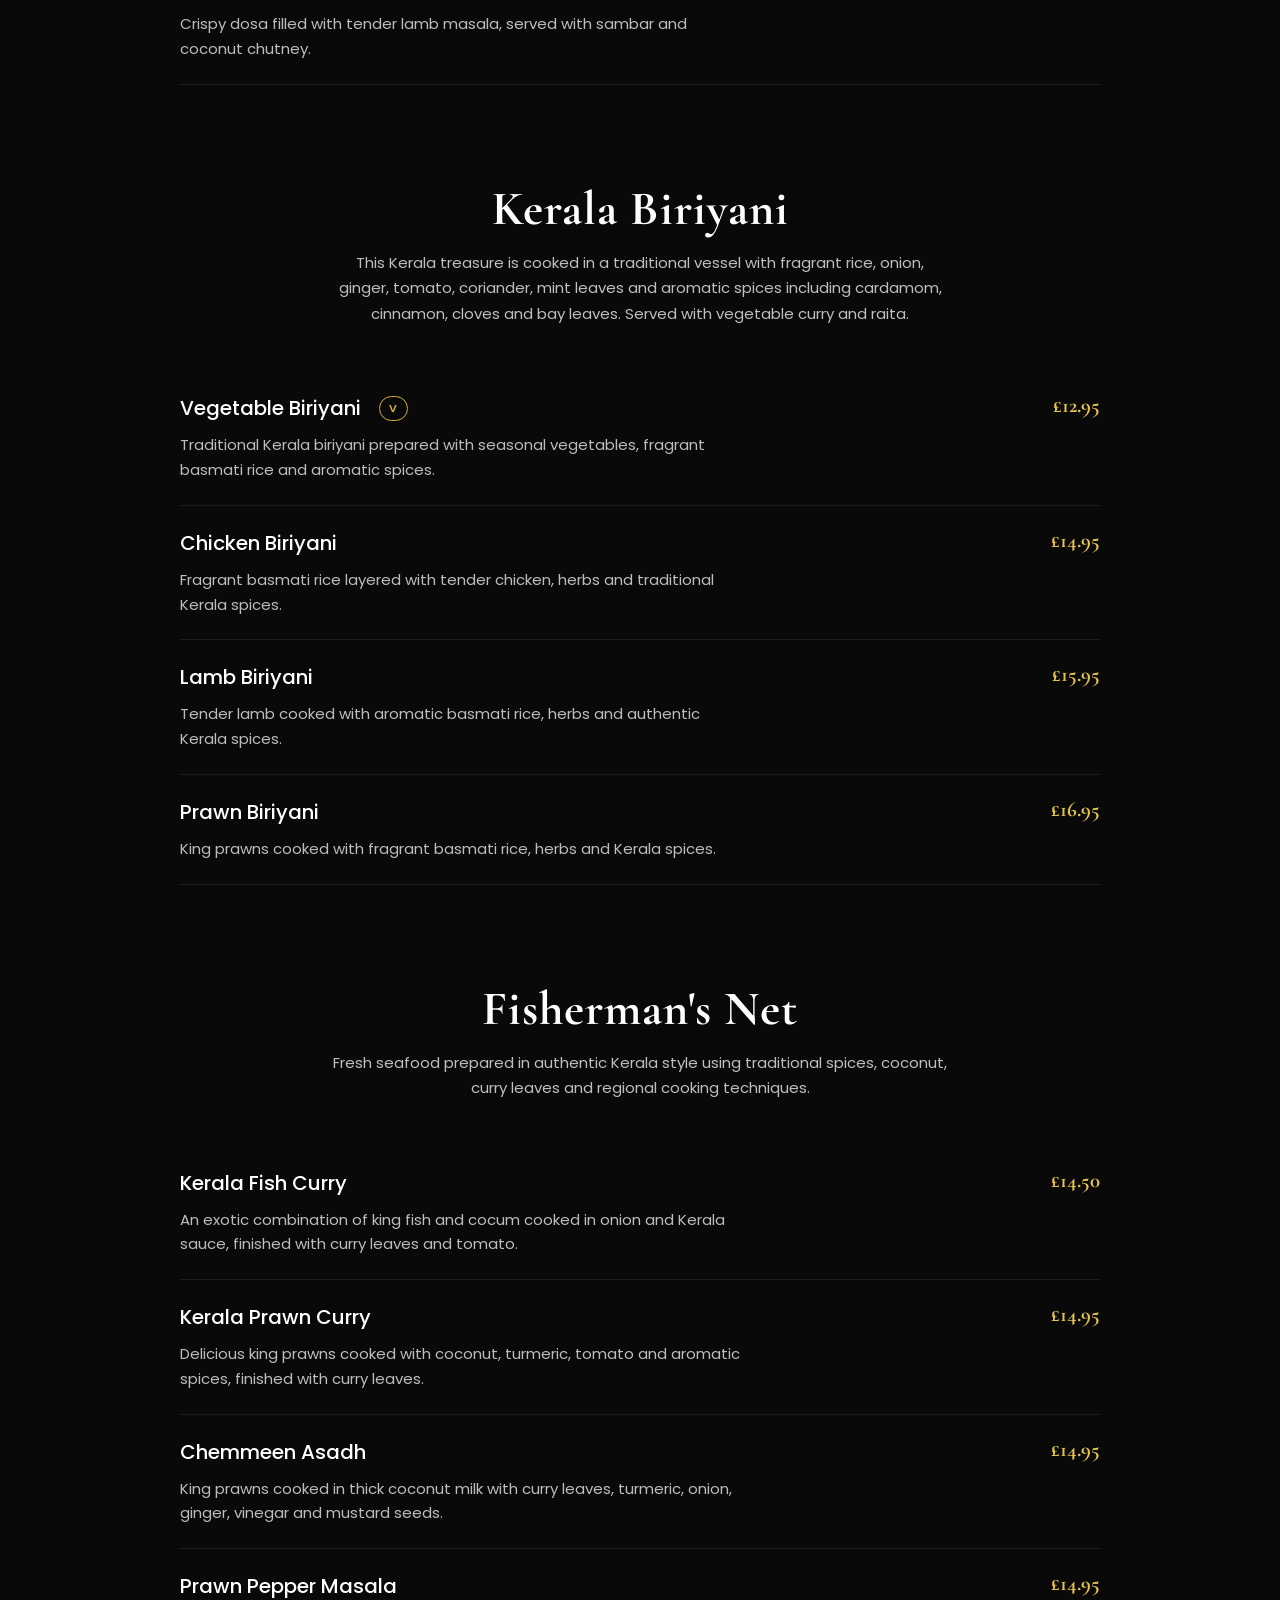
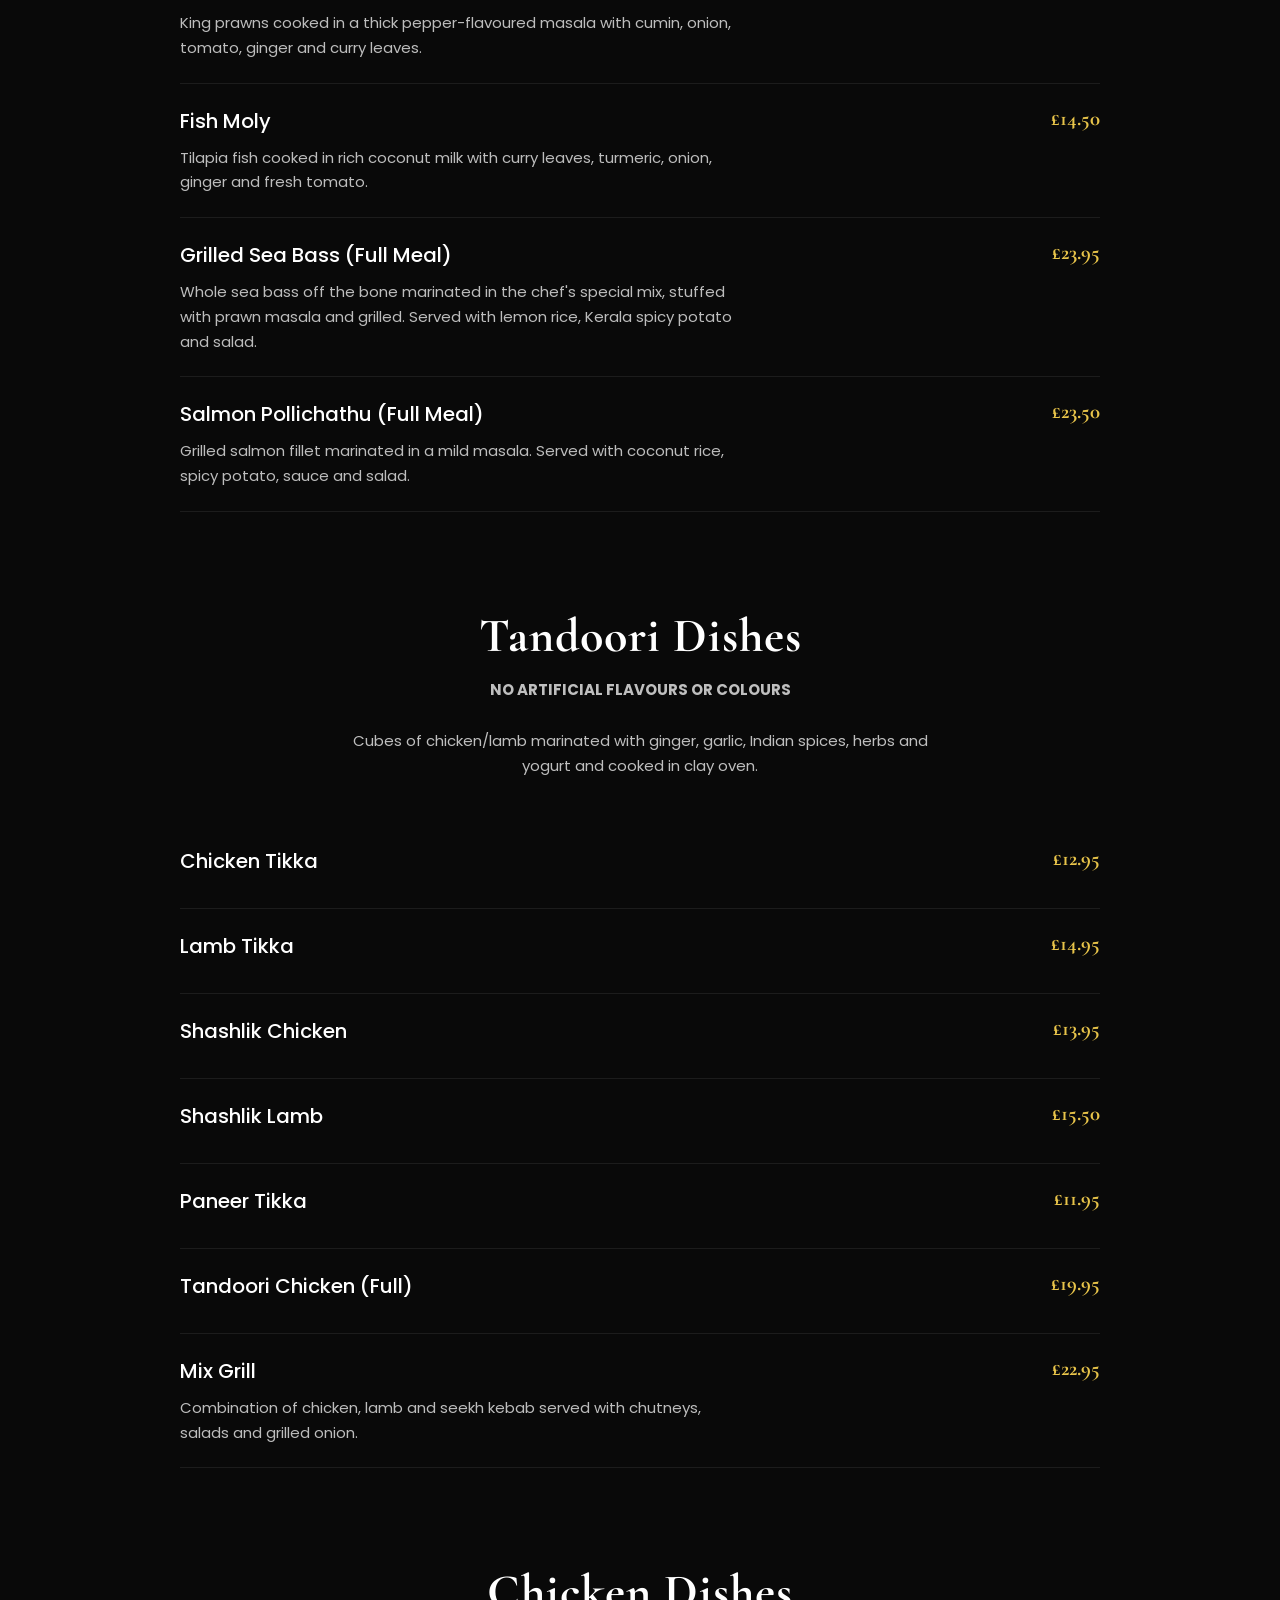
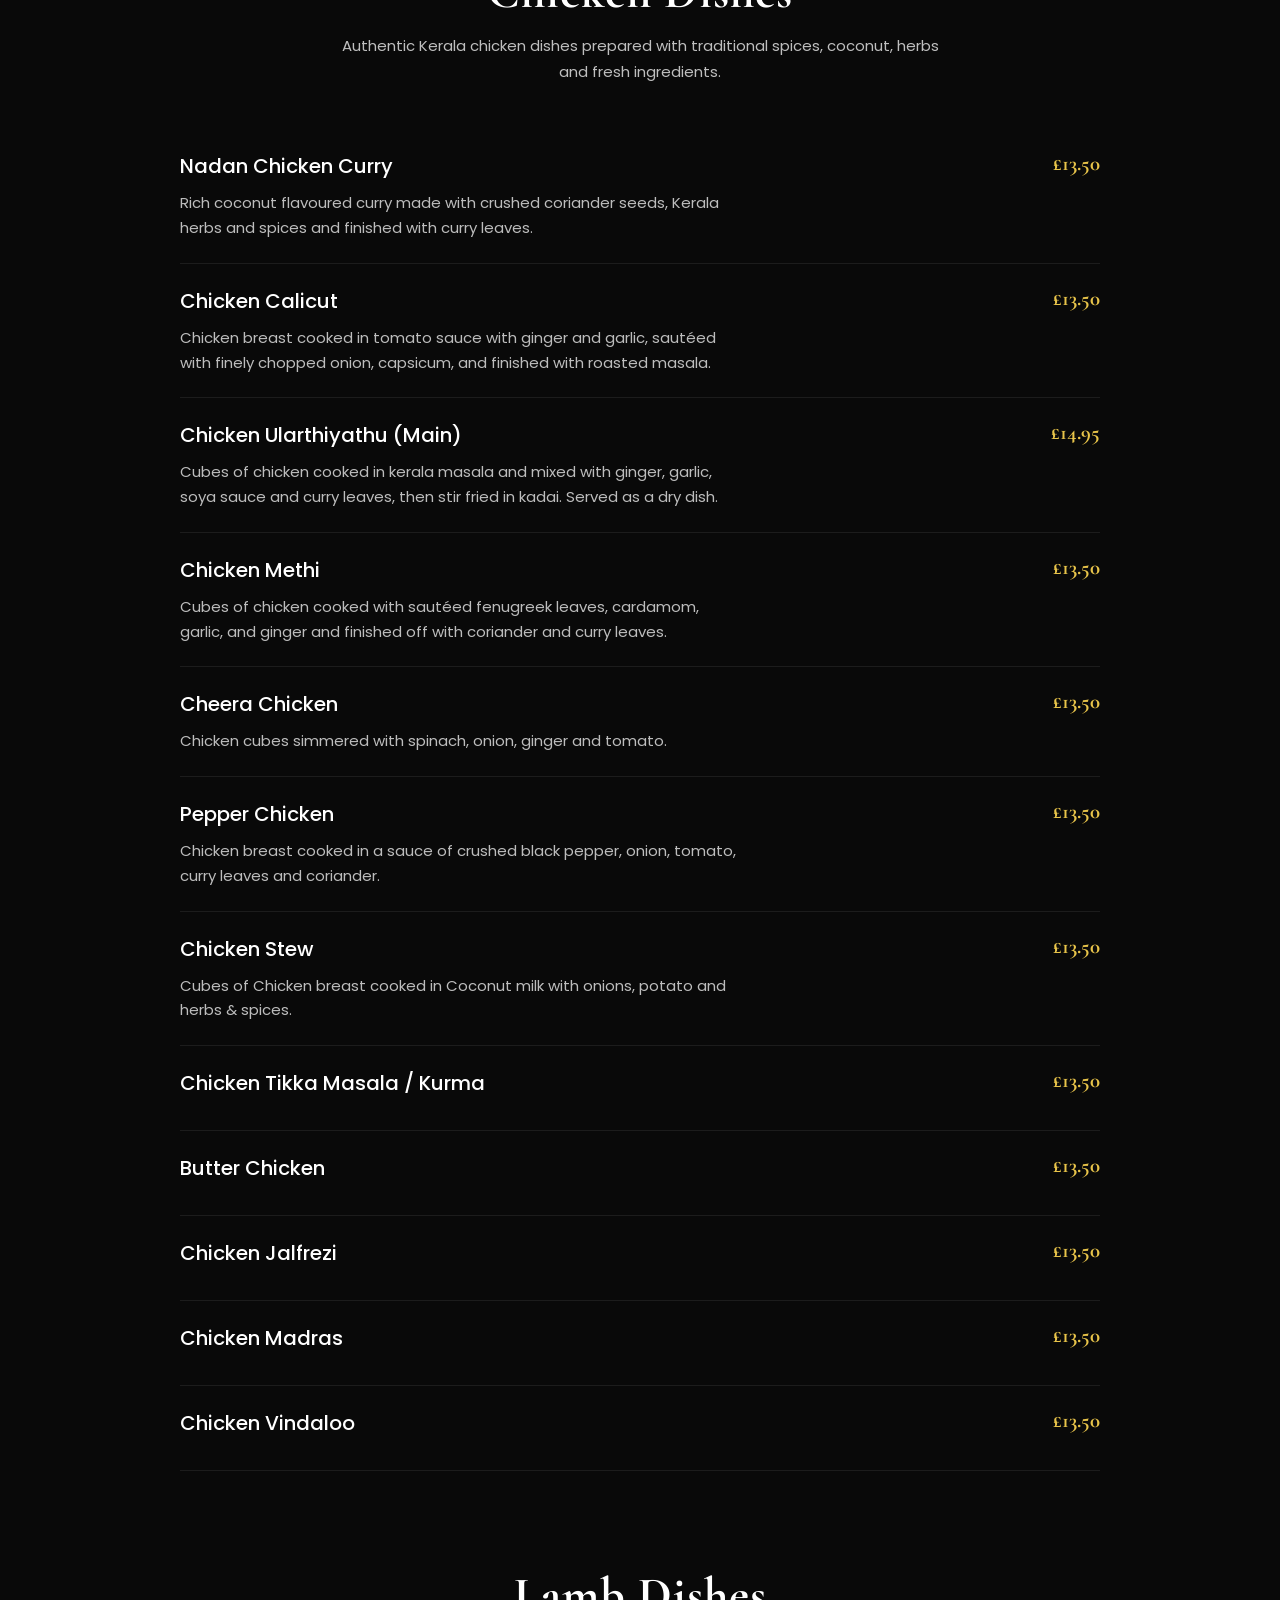
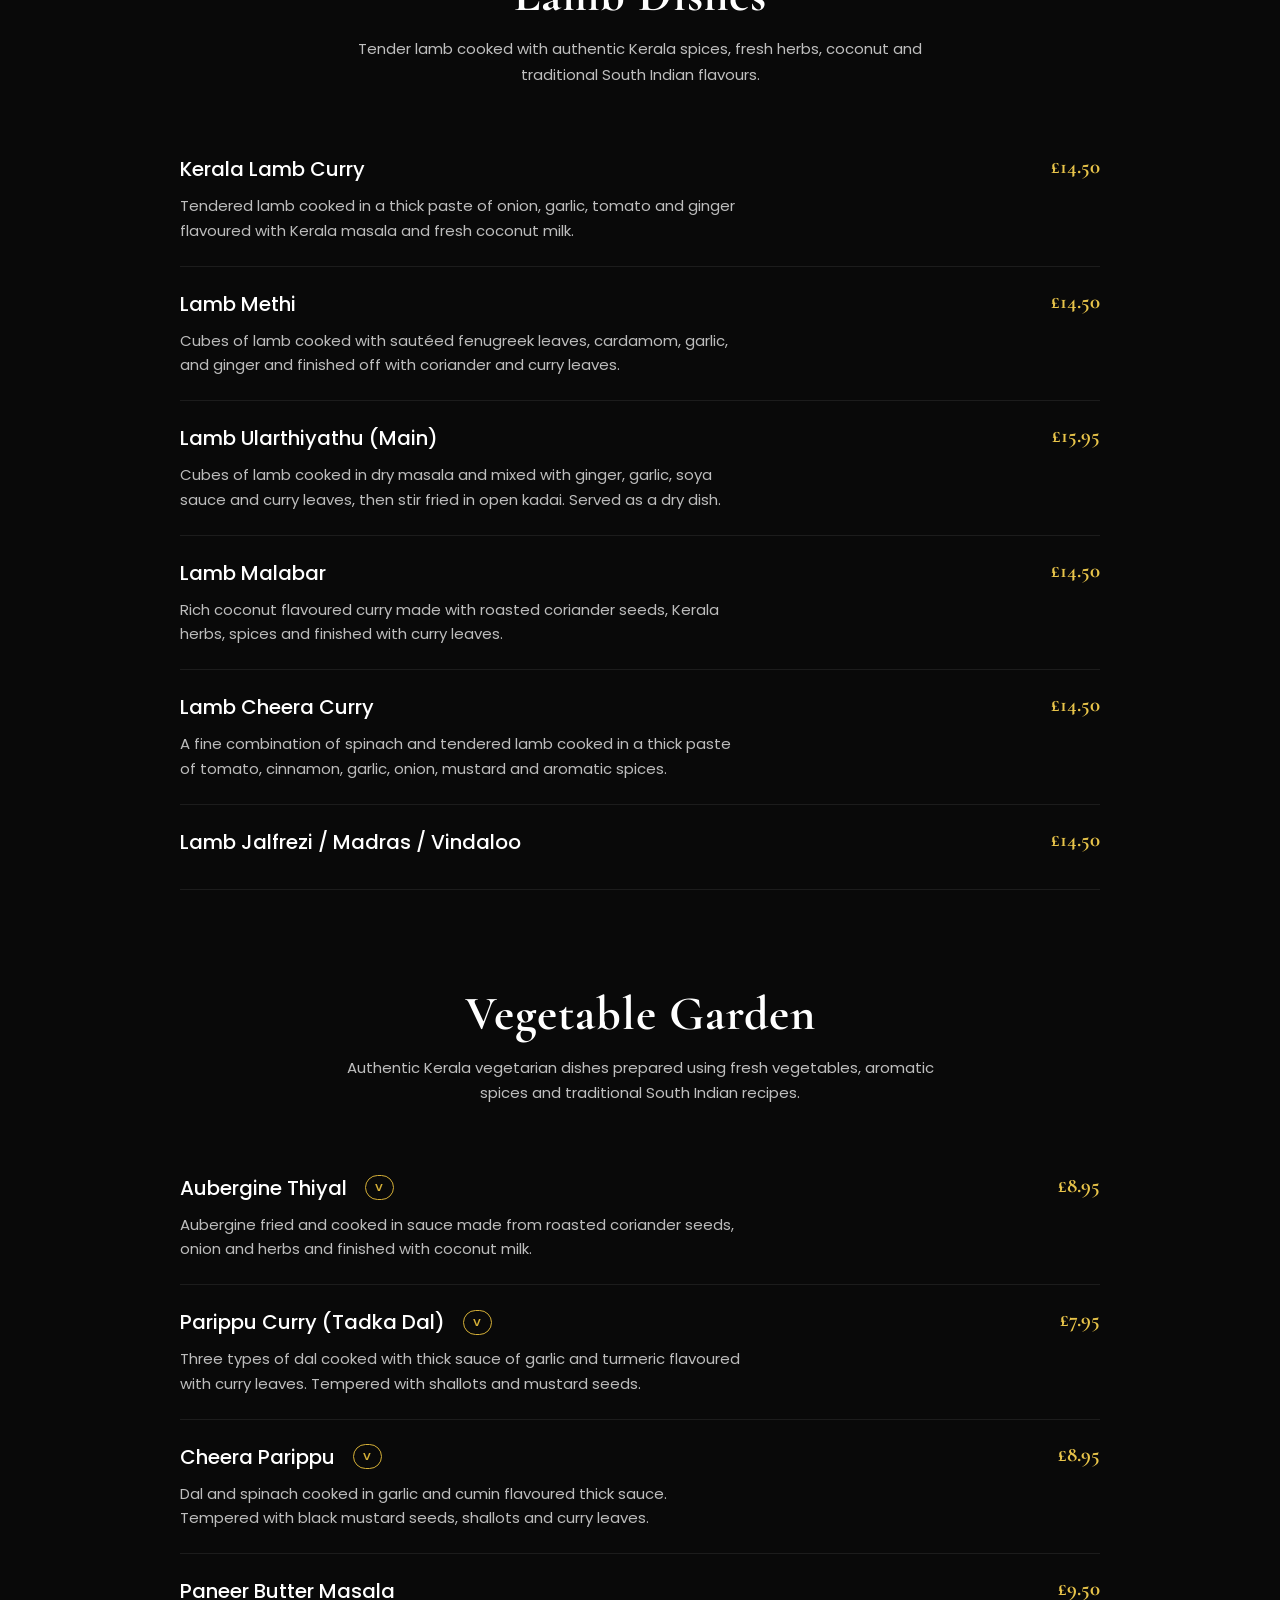
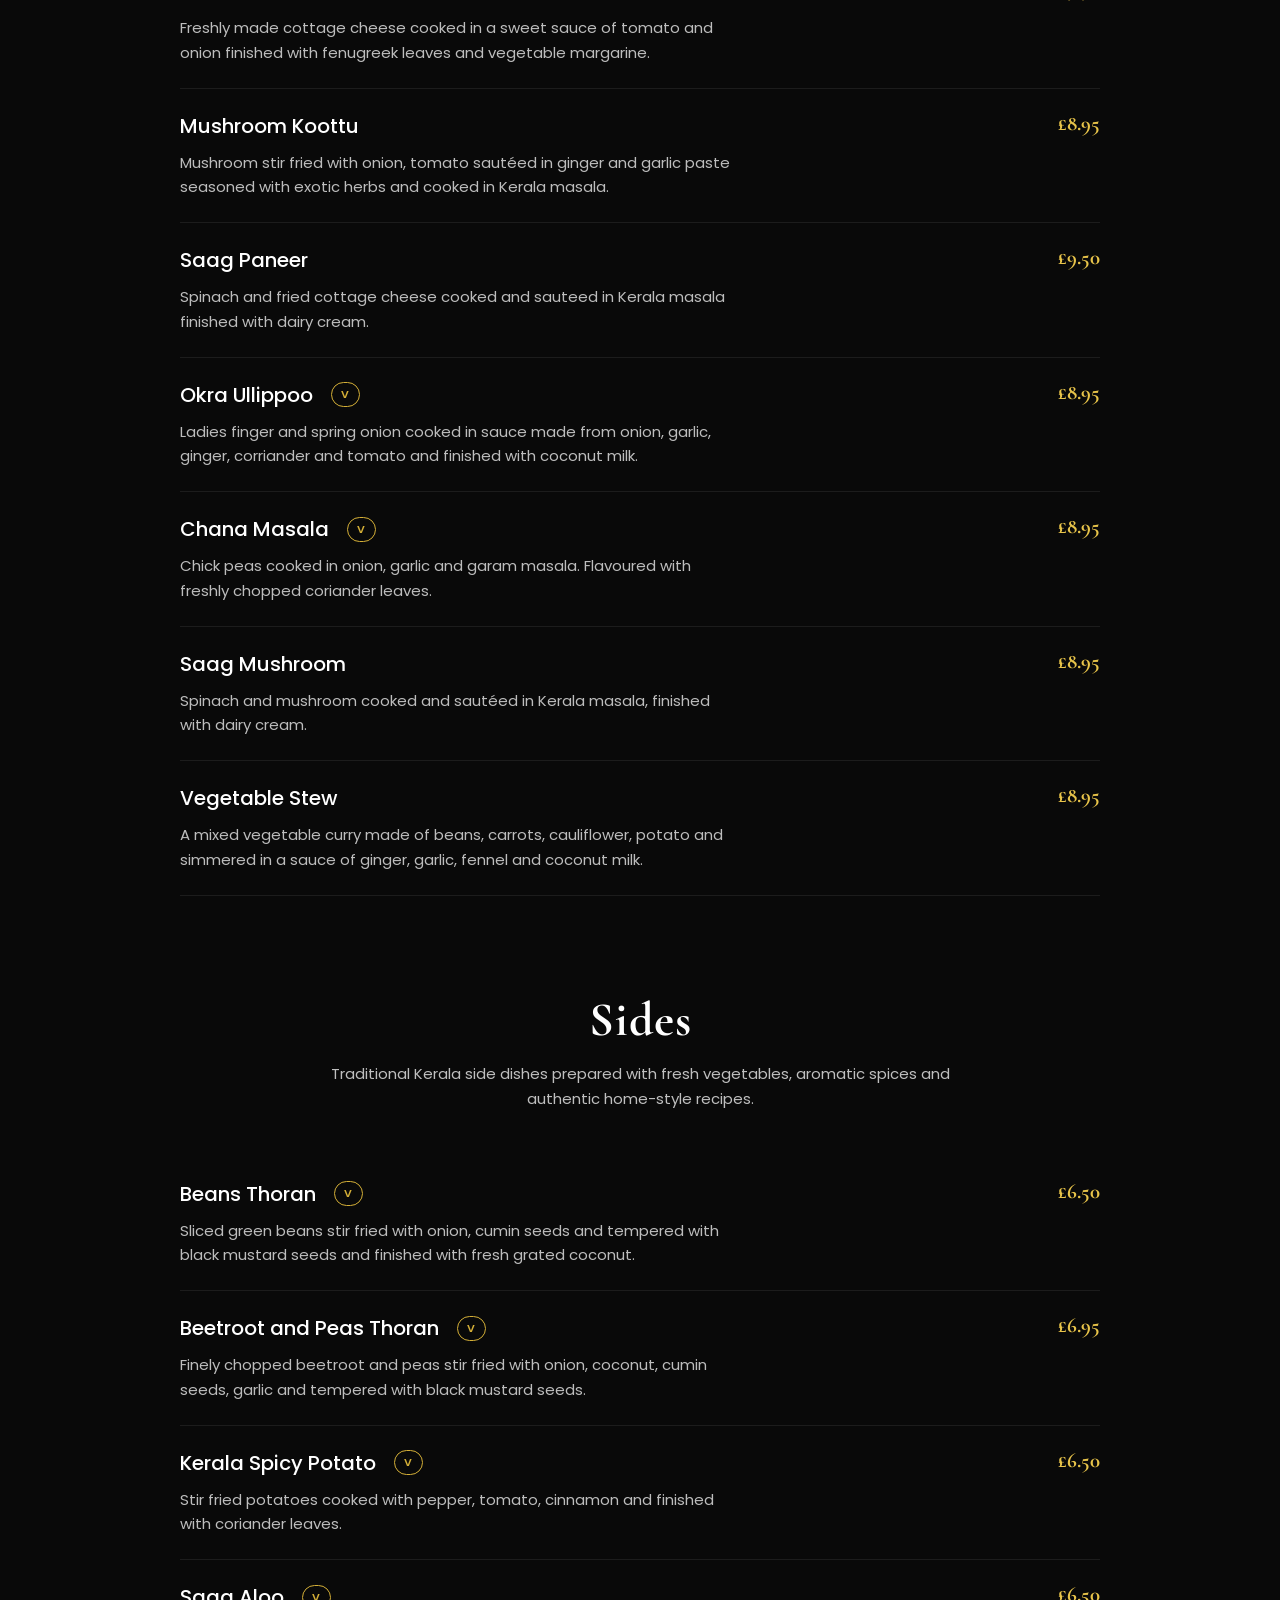
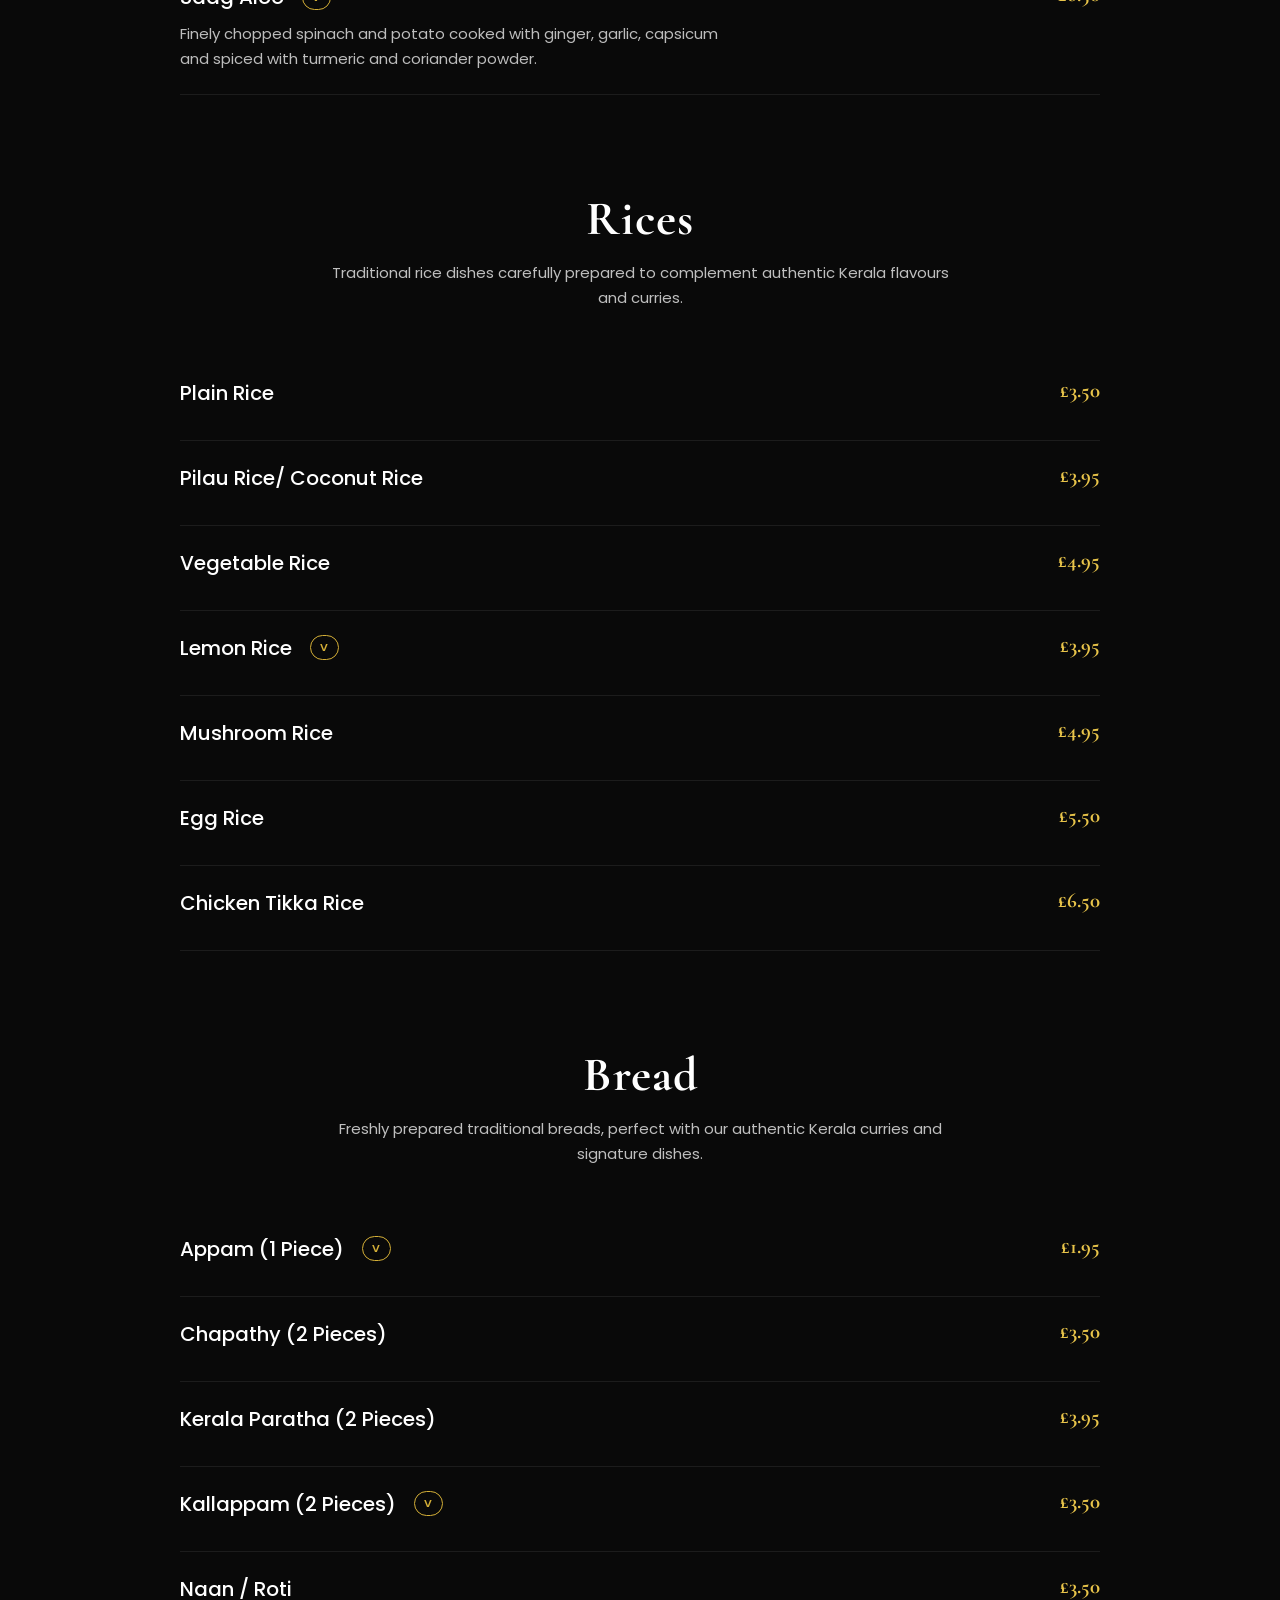
==== commit db0470a0: "Fixed menu page JavaScript and lightbox handling" ====
--- a/menu.html
+++ b/menu.html
@@ -44,6 +44,11 @@
 
         <ul class="nav-menu">
 
+            <li class="menu-close">
+        <i class="fa-solid fa-xmark"></i>
+    </li>
+
+            
             <li><a href="index.html">Home</a></li>
 
             <li><a href="index.html#about">About</a></li>
@@ -59,6 +64,10 @@
             <li><a href="index.html#contact">Contact</a></li>
 
         </ul>
+
+        <div class="menu-toggle">
+    <i class="fa-solid fa-bars"></i>
+</div>
 
     </nav>
 
@@ -2062,8 +2071,12 @@
         <div class="footer-column">
 
             <div class="footer-logo">
-                THE KERALA
-            </div>
+
+    <span>THE KERALA</span>
+
+    <img src="images/logo-navbar.jpeg" alt="The Kerala Logo">
+
+</div>
 
             <p>
     Authentic Kerala cuisine, exceptional hospitality,
@@ -2136,18 +2149,37 @@
 
     </div>
 
-    <div class="footer-bottom">
-
-        <p>© 2026 The Kerala. All Rights Reserved.</p>
-
-        <p class="footer-credit">
-            Designed by <span class="brand-credit">Ellens</span>
-        </p>
-
-    </div>
+   <div class="footer-bottom">
+
+    <p>
+        © 2026 The Kerala. All Rights Reserved.
+    </p>
+
+    <p class="footer-credit">
+
+        Designed &amp; Developed by
+
+        <a href="https://www.instagram.com/ellens__27/"
+           class="brand-credit"
+           target="_blank"
+           rel="noopener noreferrer">
+
+            Ellens
+
+        </a>
+
+    </p>
+
+</div>
 
 </footer>
 
+<script src="script.js" defer></script>
+
+<button class="top-btn">
+    <i class="fa-solid fa-arrow-up"></i>
+</button>
+
 </body>
 
 </html>
--- a/style.css
+++ b/style.css
@@ -2369,37 +2369,27 @@
 ==========================================*/
 
 .lightbox{
-
-    position:fixed;
-
-    inset:0;
-
-    background:rgba(0,0,0,.92);
-
-    backdrop-filter:blur(10px);
-
-    display:flex;
-
-    justify-content:center;
-
-    align-items:center;
-
-    opacity:0;
-
-    visibility:hidden;
-
-    transition:.45s ease;
-
-    z-index:999999;
-
+    position: fixed;
+    inset: 0;
+    background: rgba(0,0,0,.92);
+    backdrop-filter: blur(10px);
+
+    display: flex;
+    justify-content: center;
+    align-items: center;
+
+    opacity: 0;
+    visibility: hidden;
+    pointer-events: none;   /* ADD THIS */
+
+    transition: .45s ease;
+    z-index: 999999;
 }
 
 .lightbox.active{
-
-    opacity:1;
-
-    visibility:visible;
-
+    opacity: 1;
+    visibility: visible;
+    pointer-events: auto;   /* ADD THIS */
 }
 
 .lightbox-img{
@@ -2625,21 +2615,17 @@
 =========================== */
 
 .menu-hero{
-
     min-height:55vh;
 
     display:flex;
-
     justify-content:center;
-
     align-items:center;
 
     text-align:center;
 
-    padding:110px 8% 45px;
+    padding:170px 8% 70px;
 
     background:#0b0b0b;
-
 }
 
 .menu-hero-content{
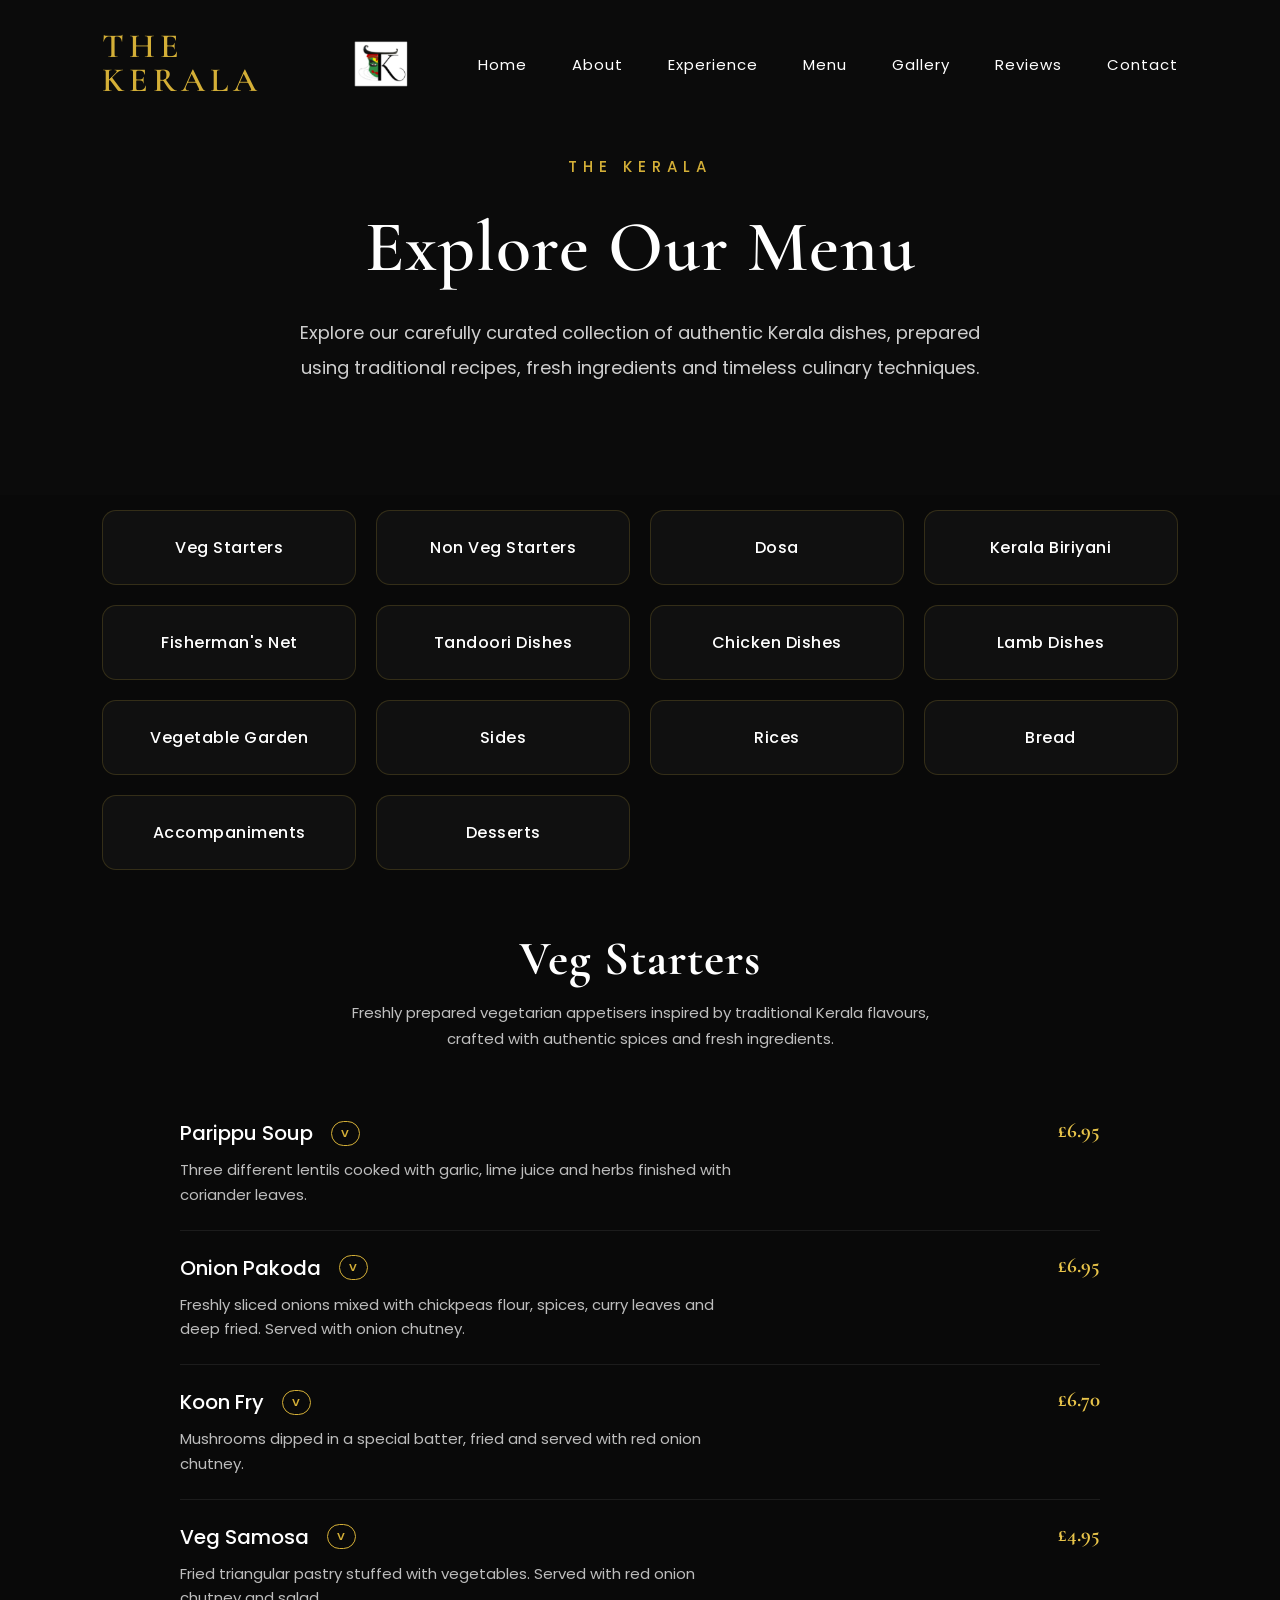
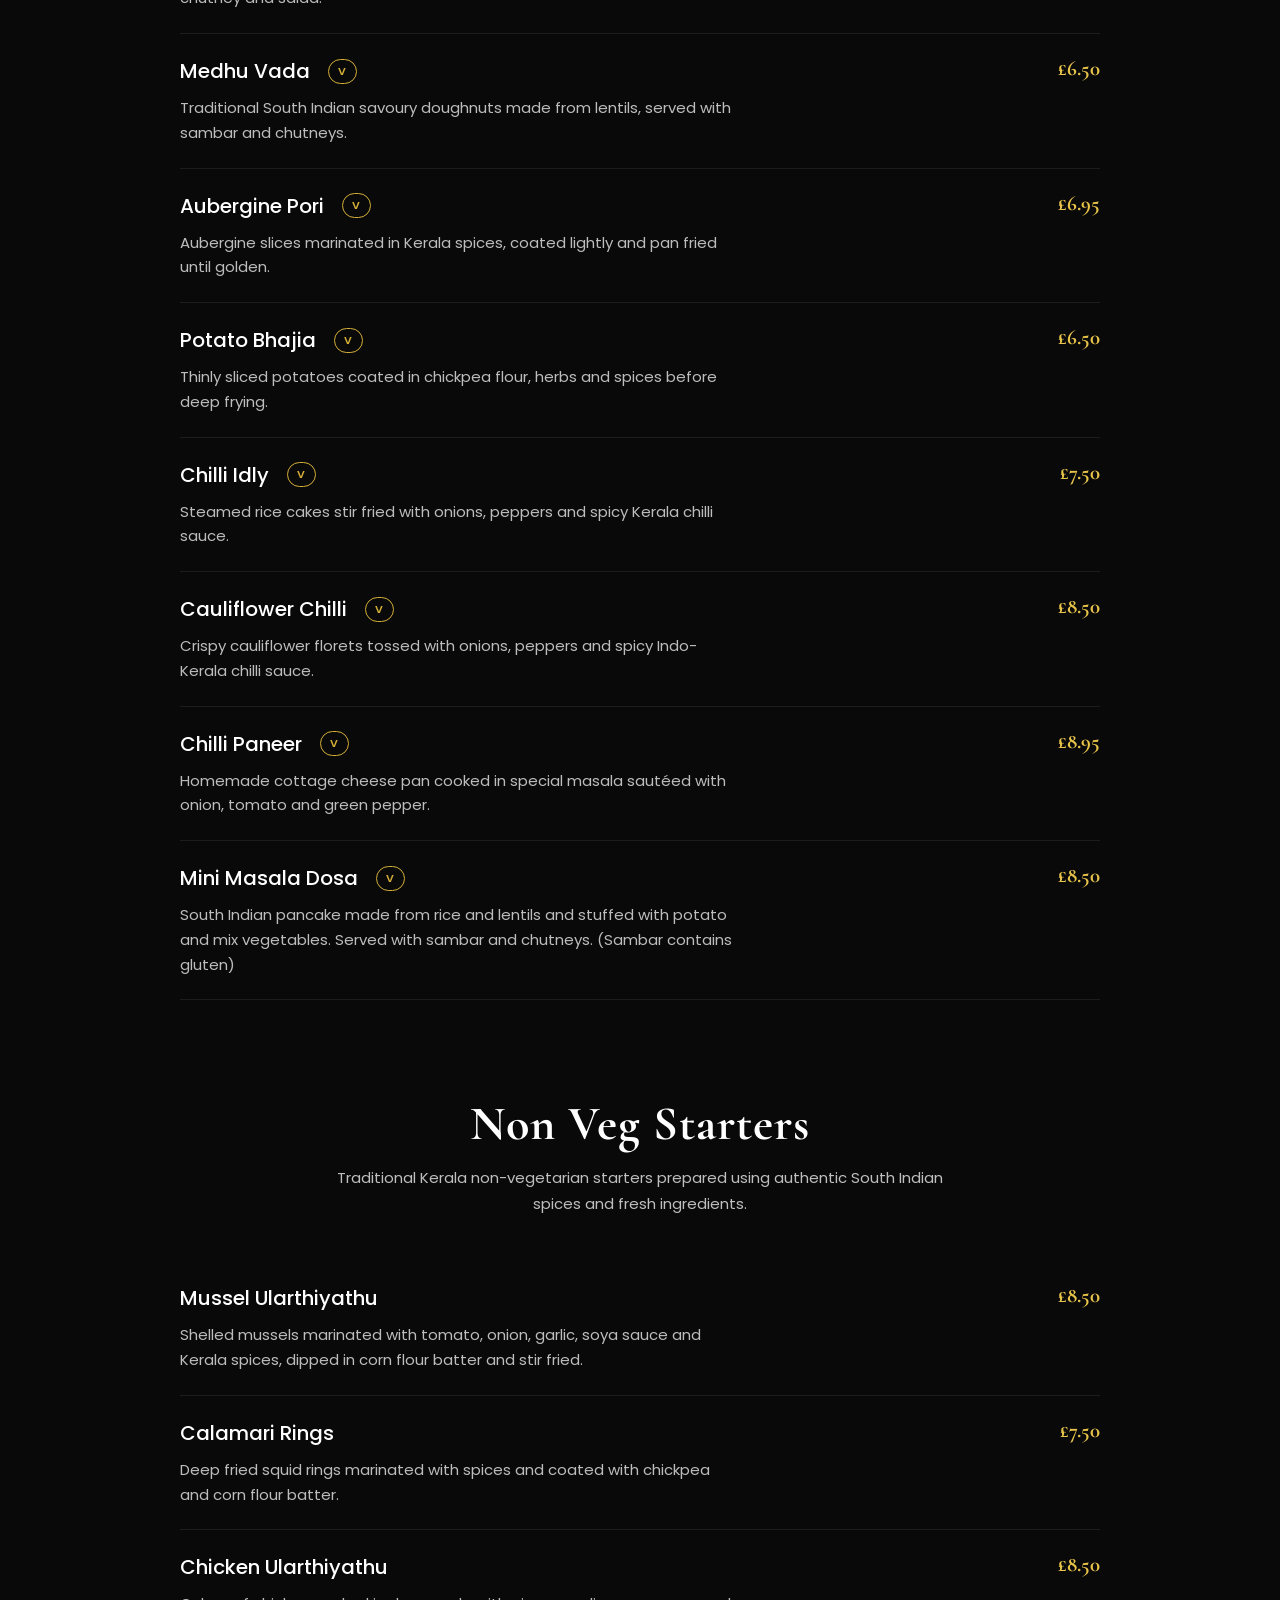
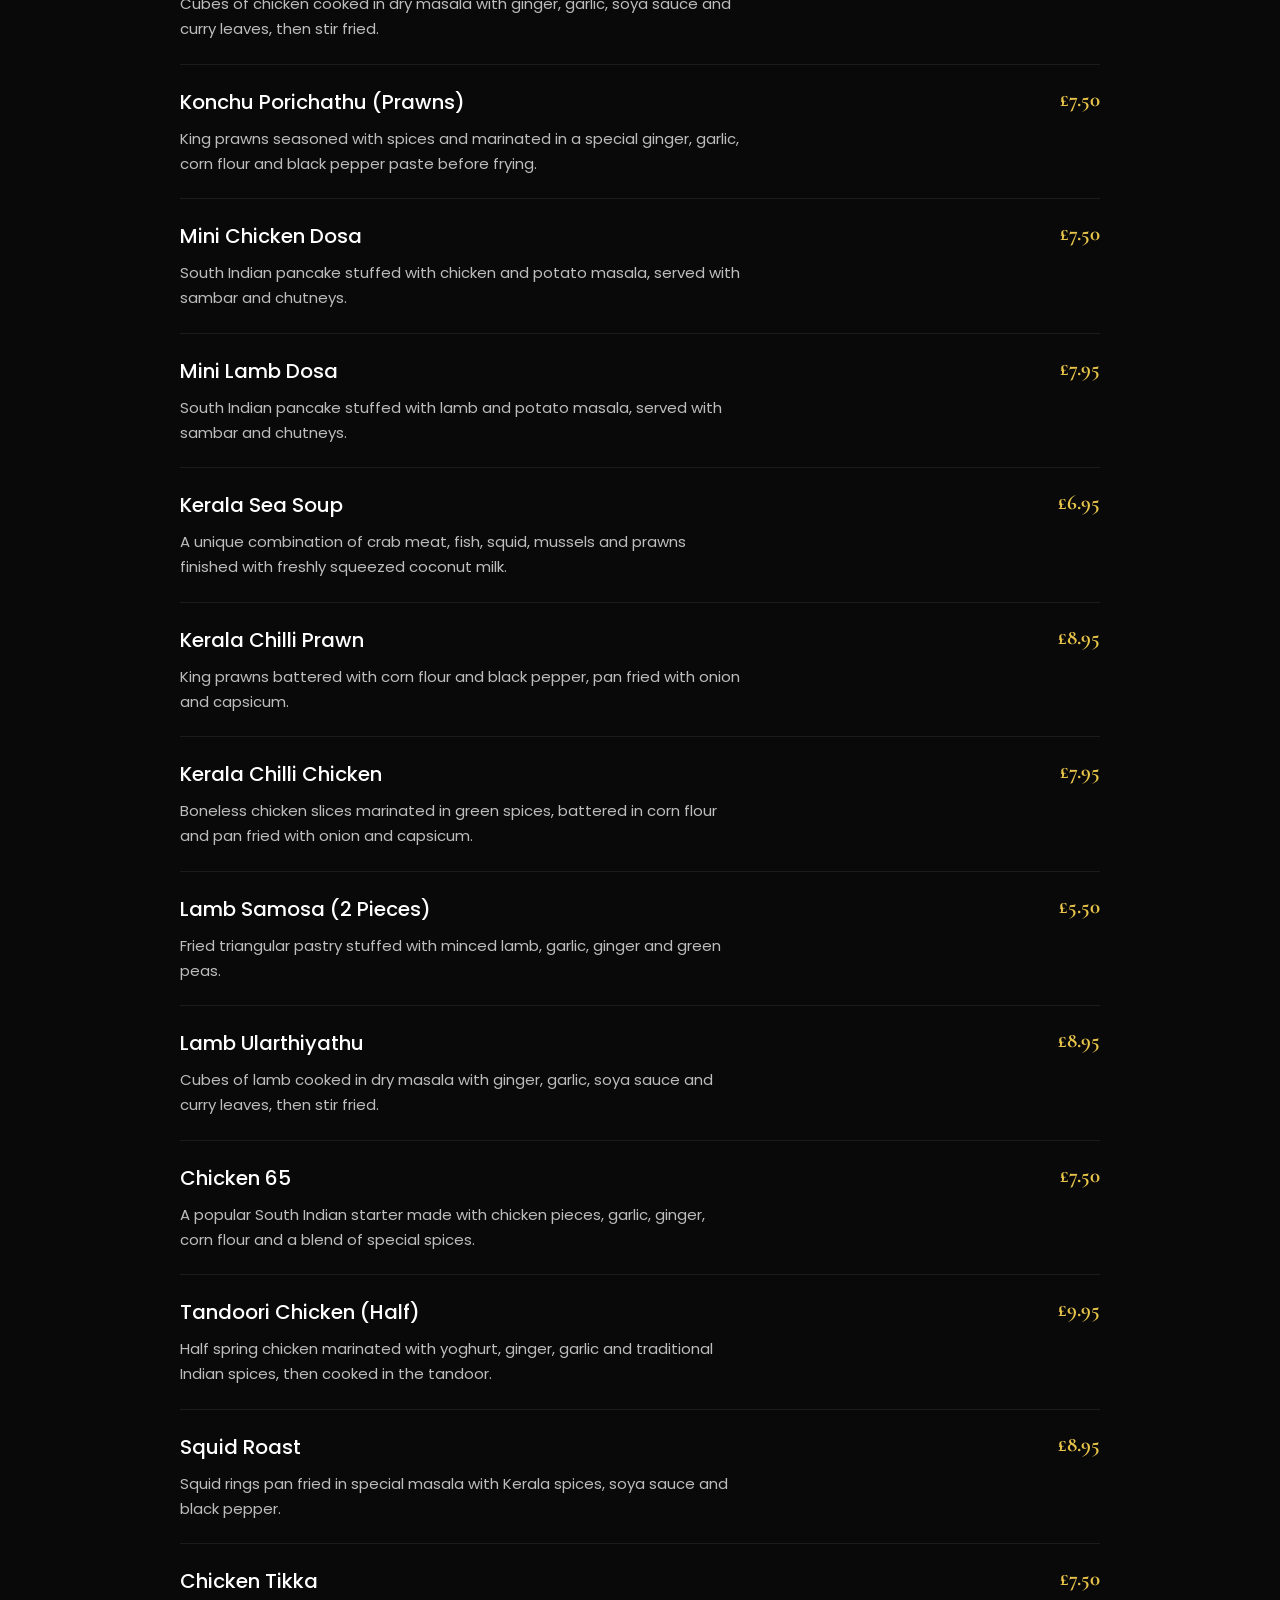
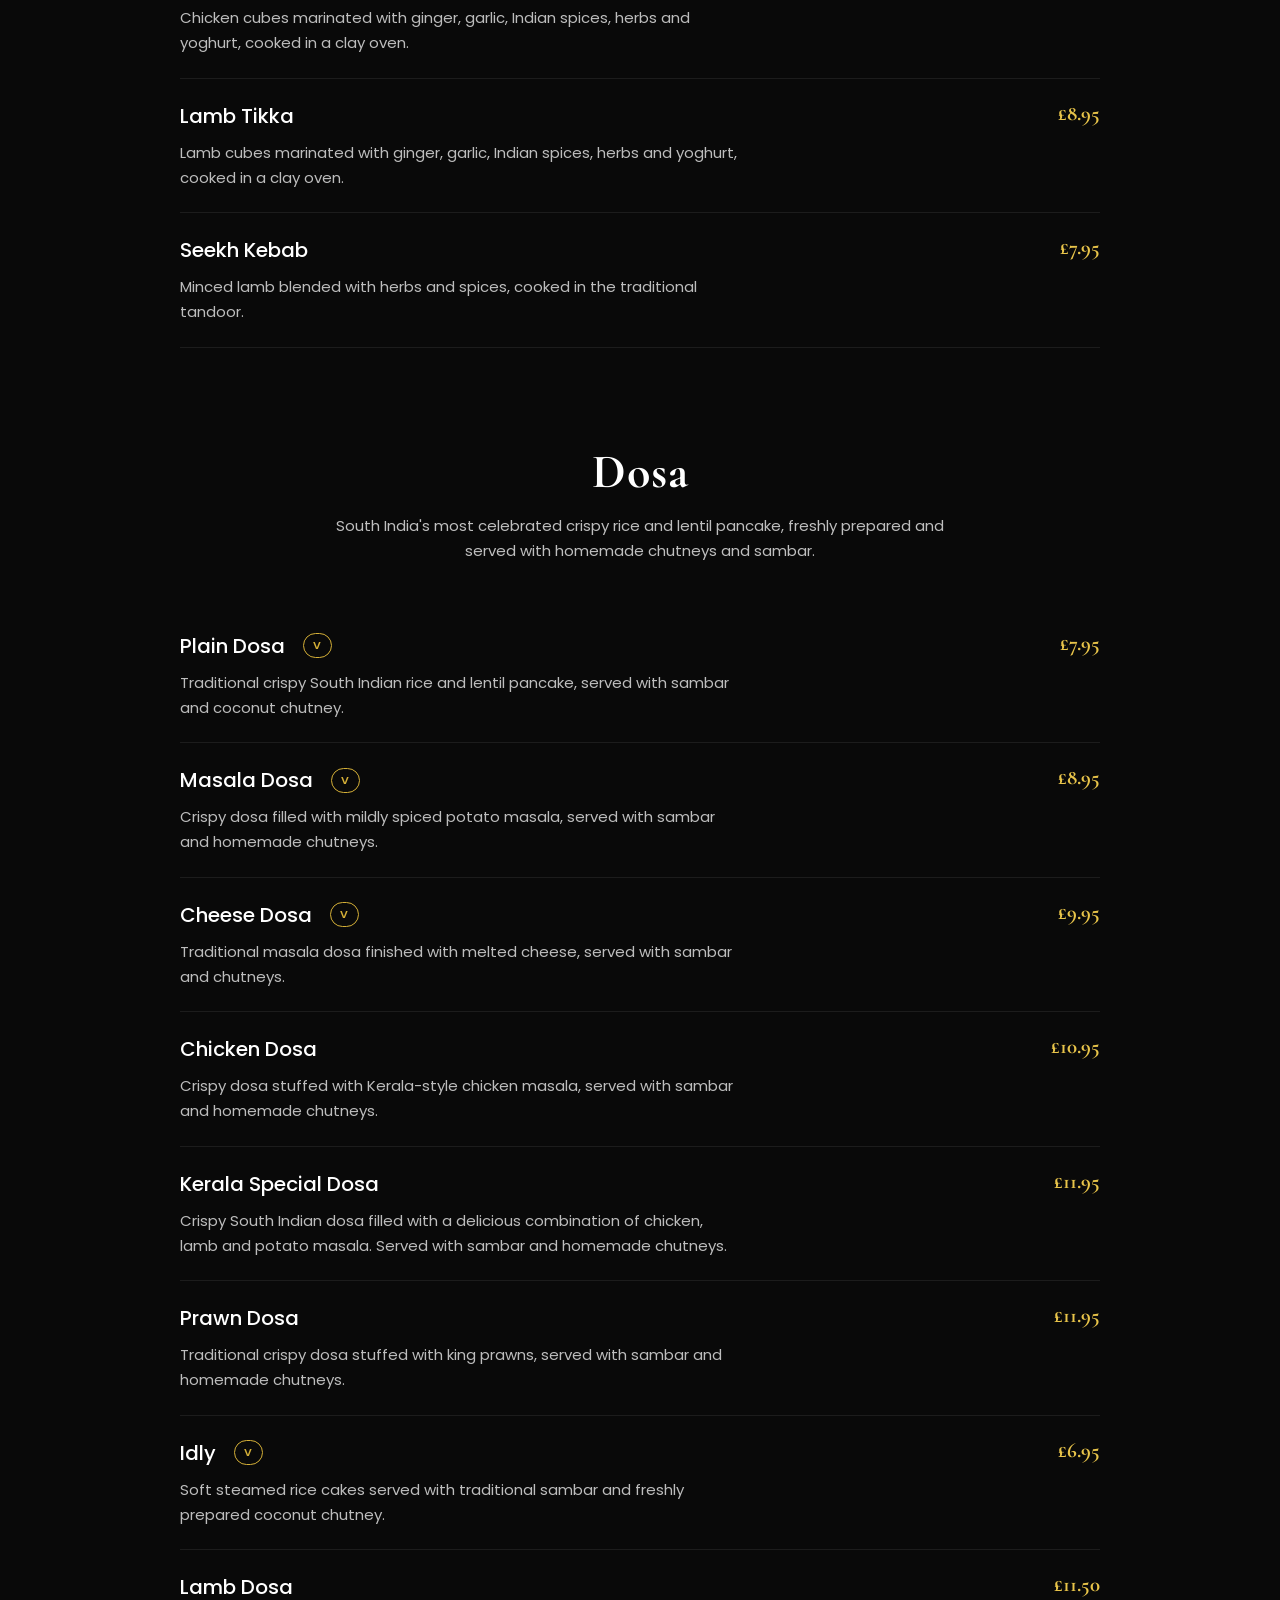
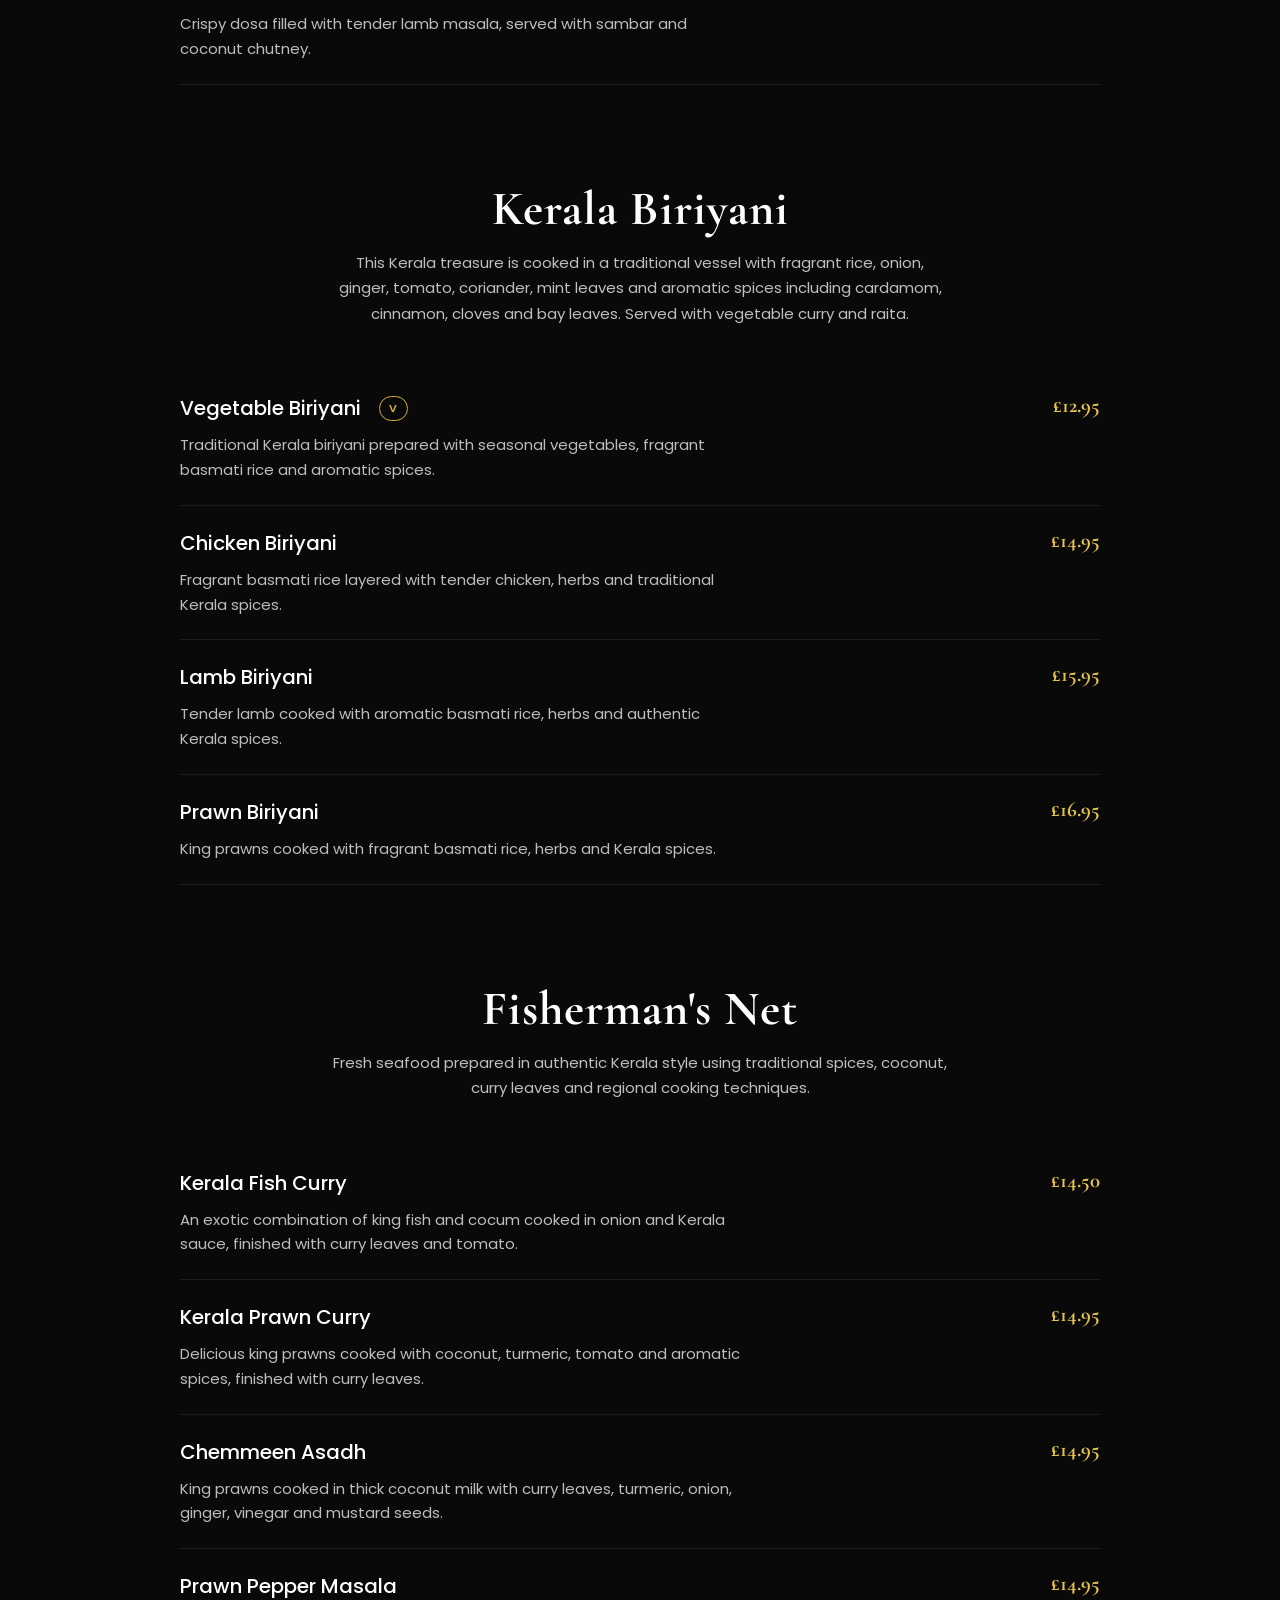
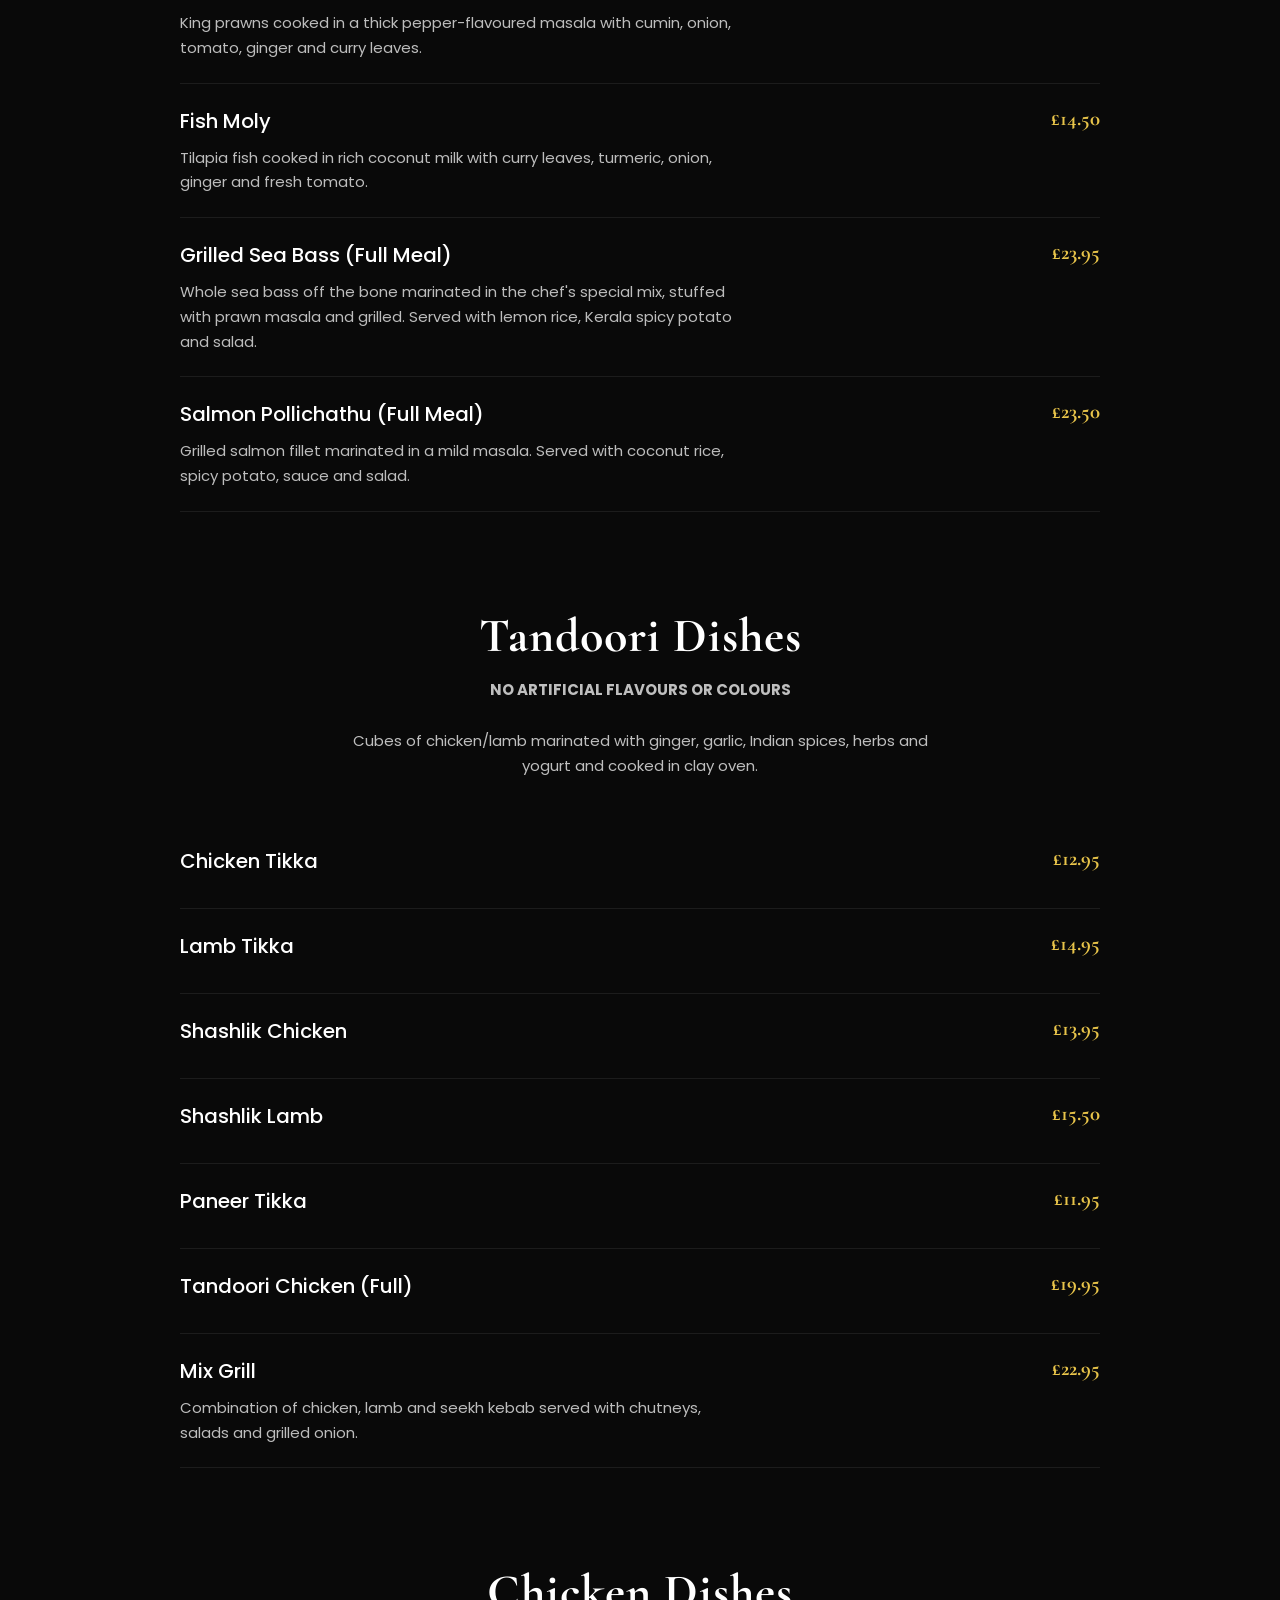
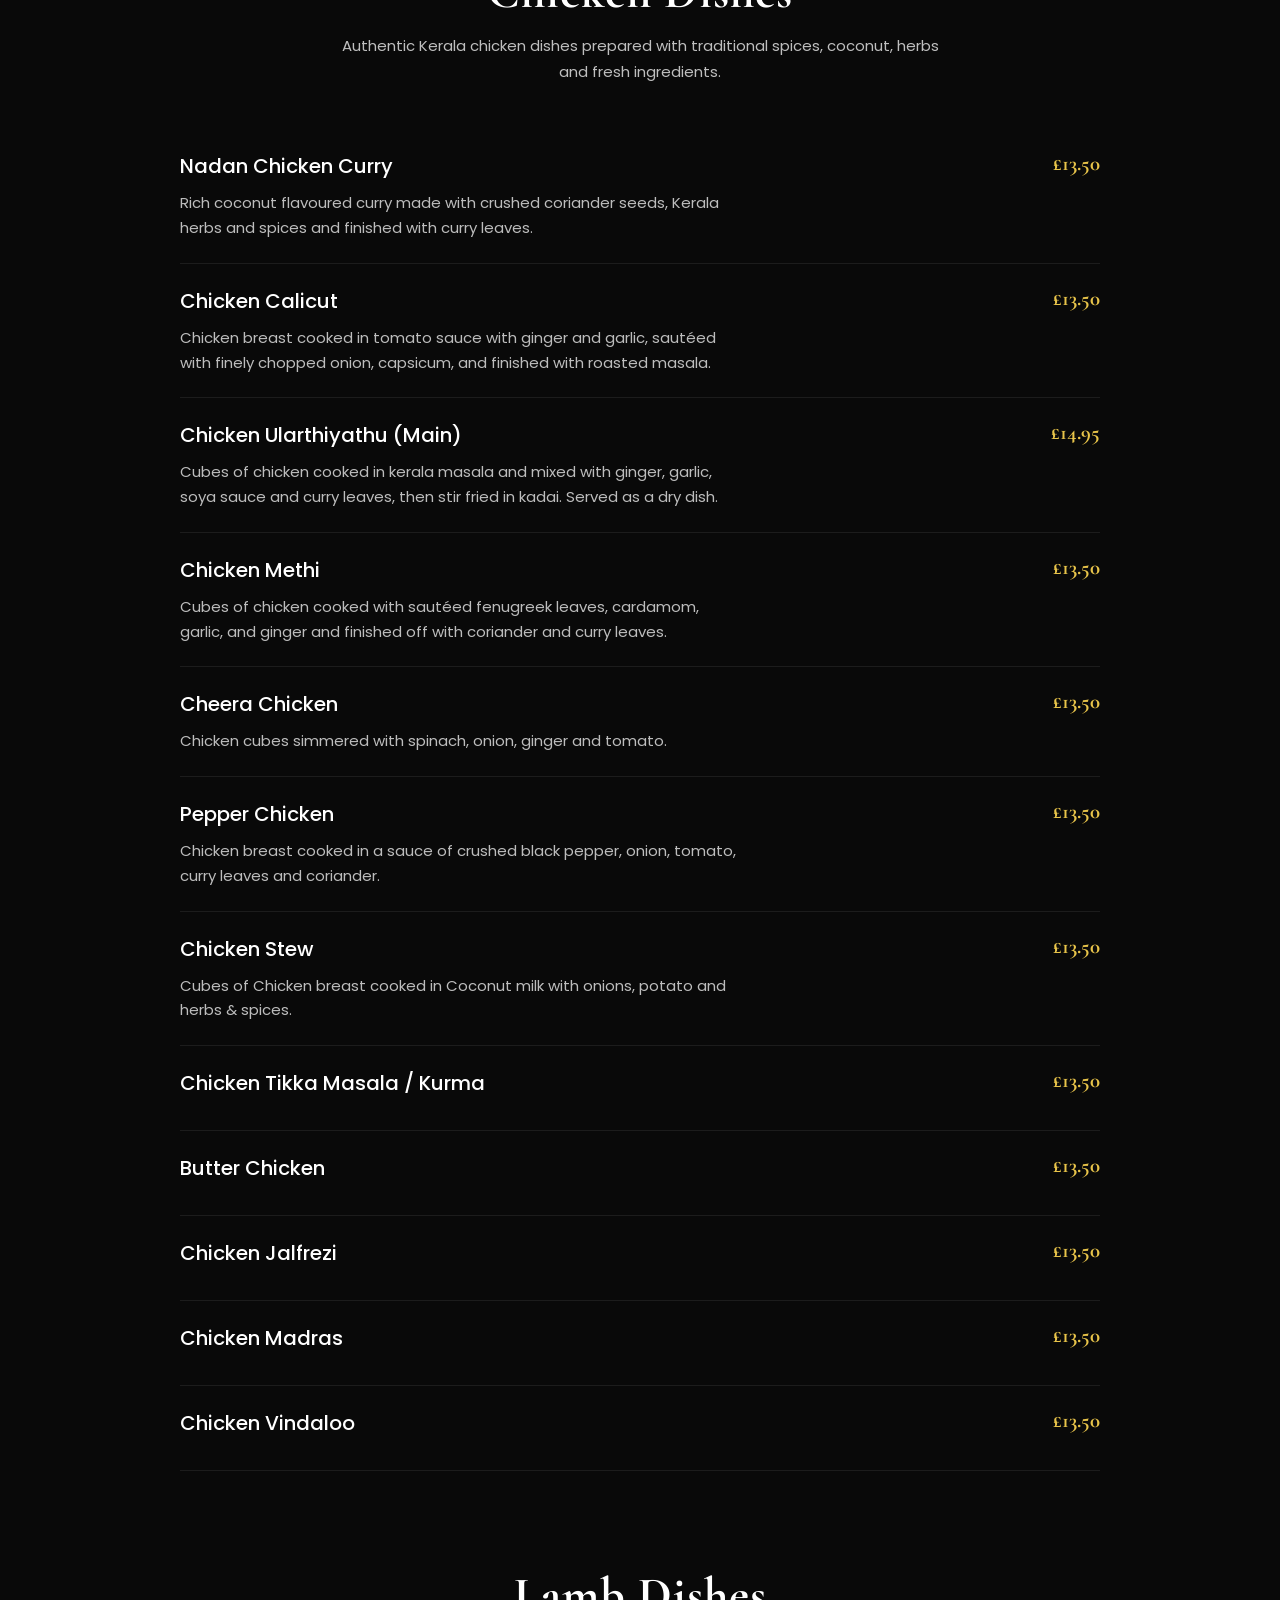
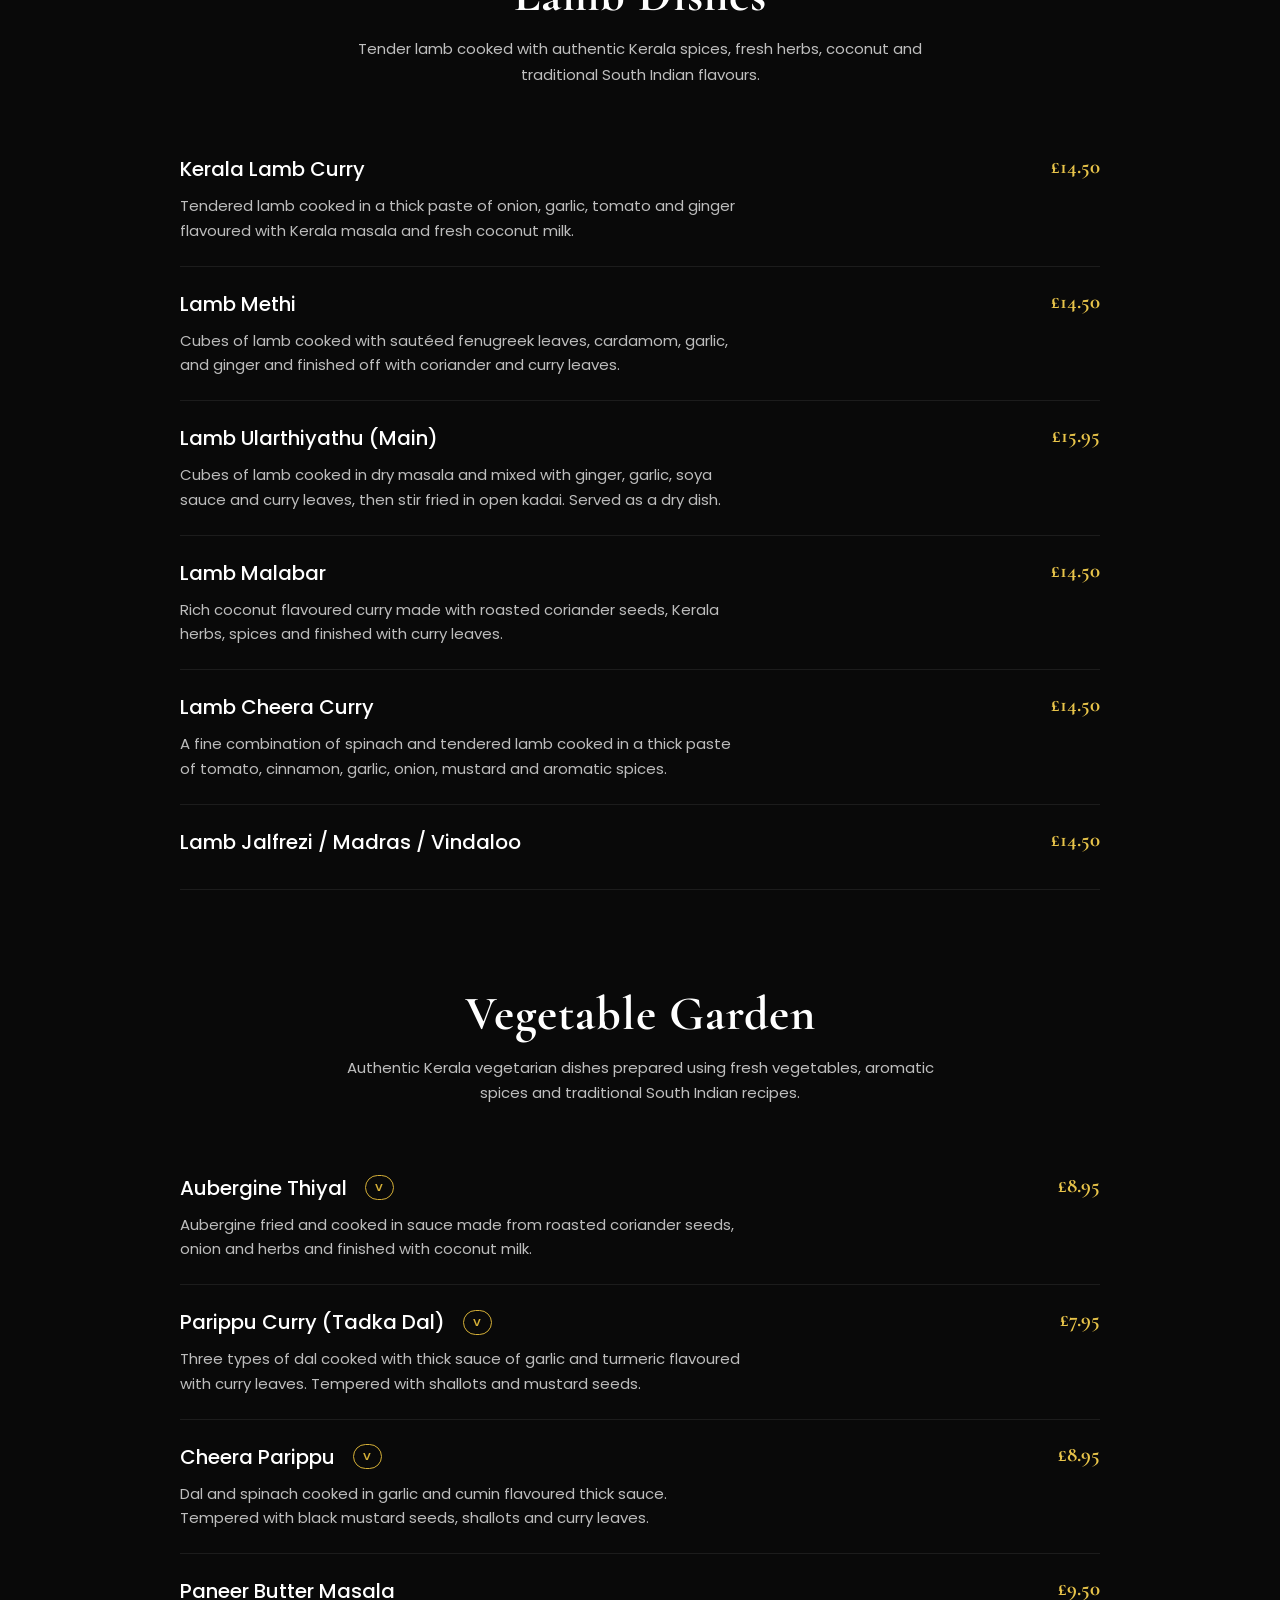
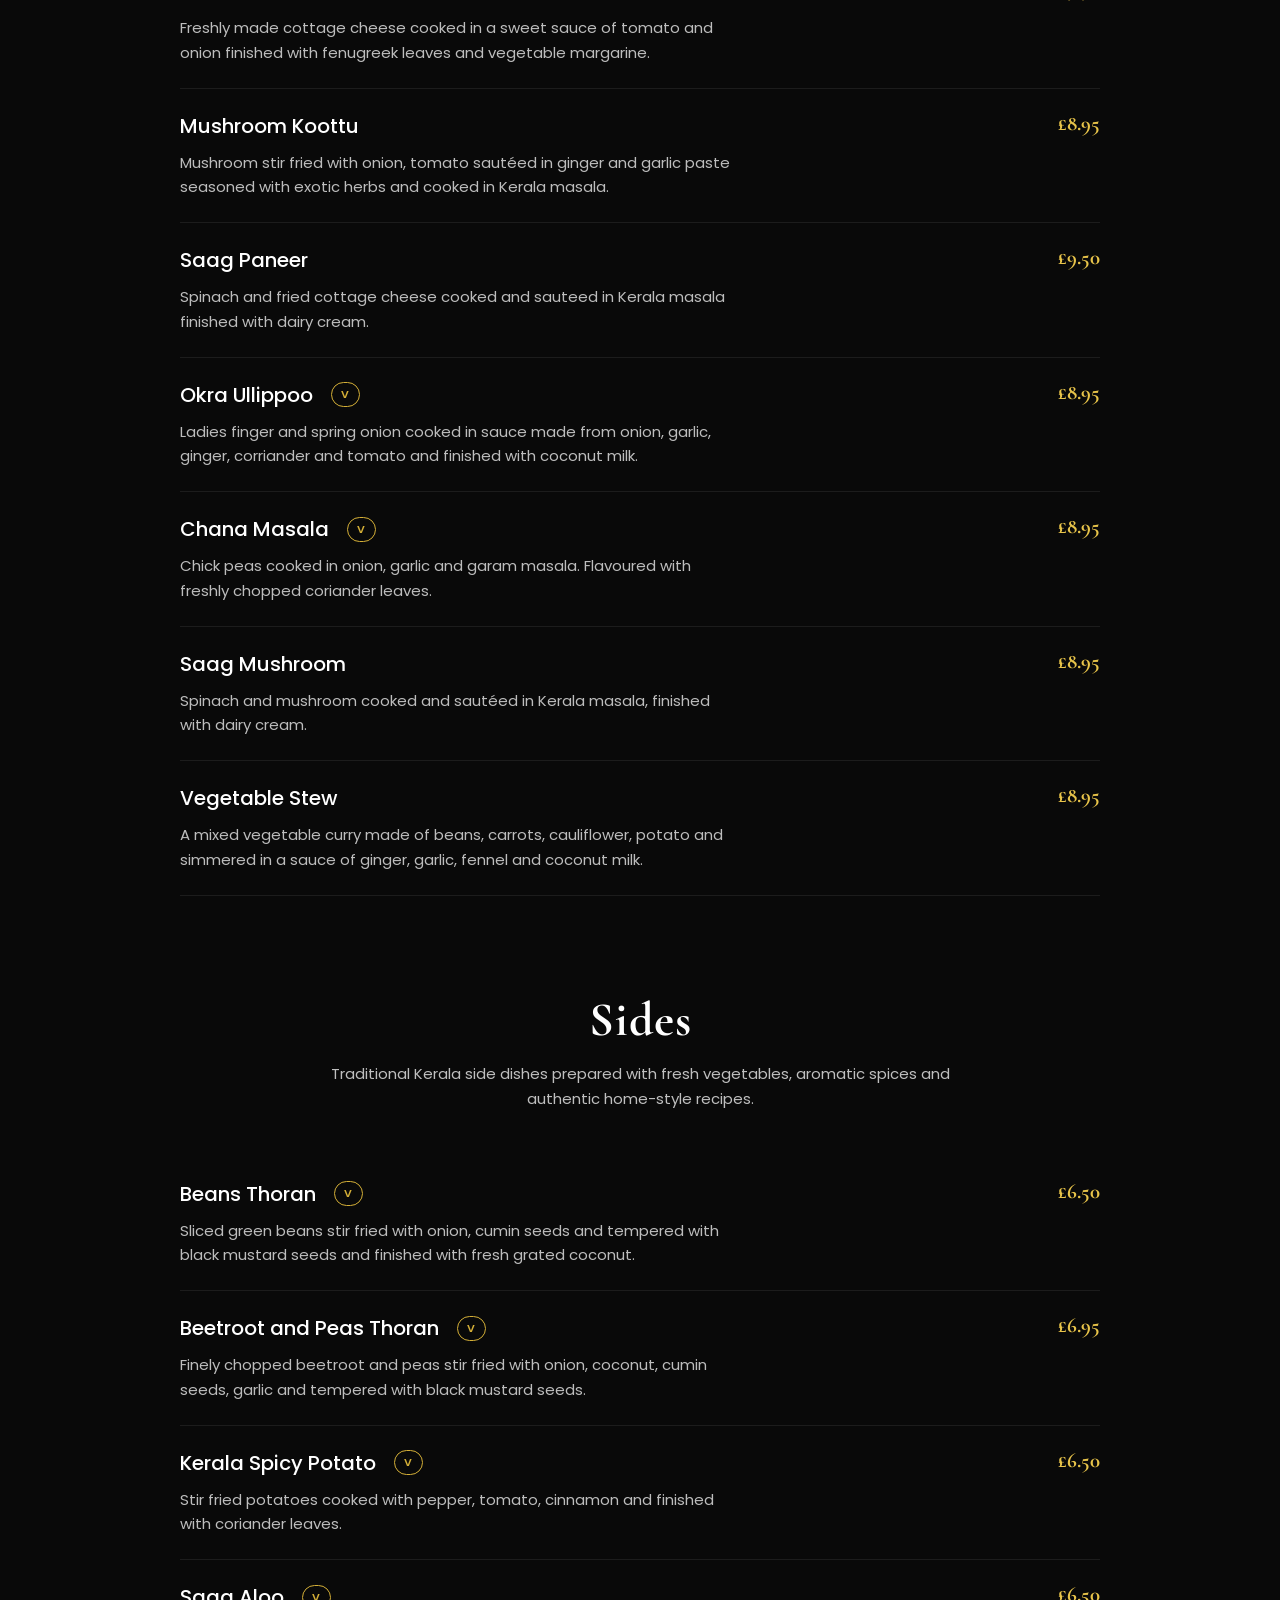
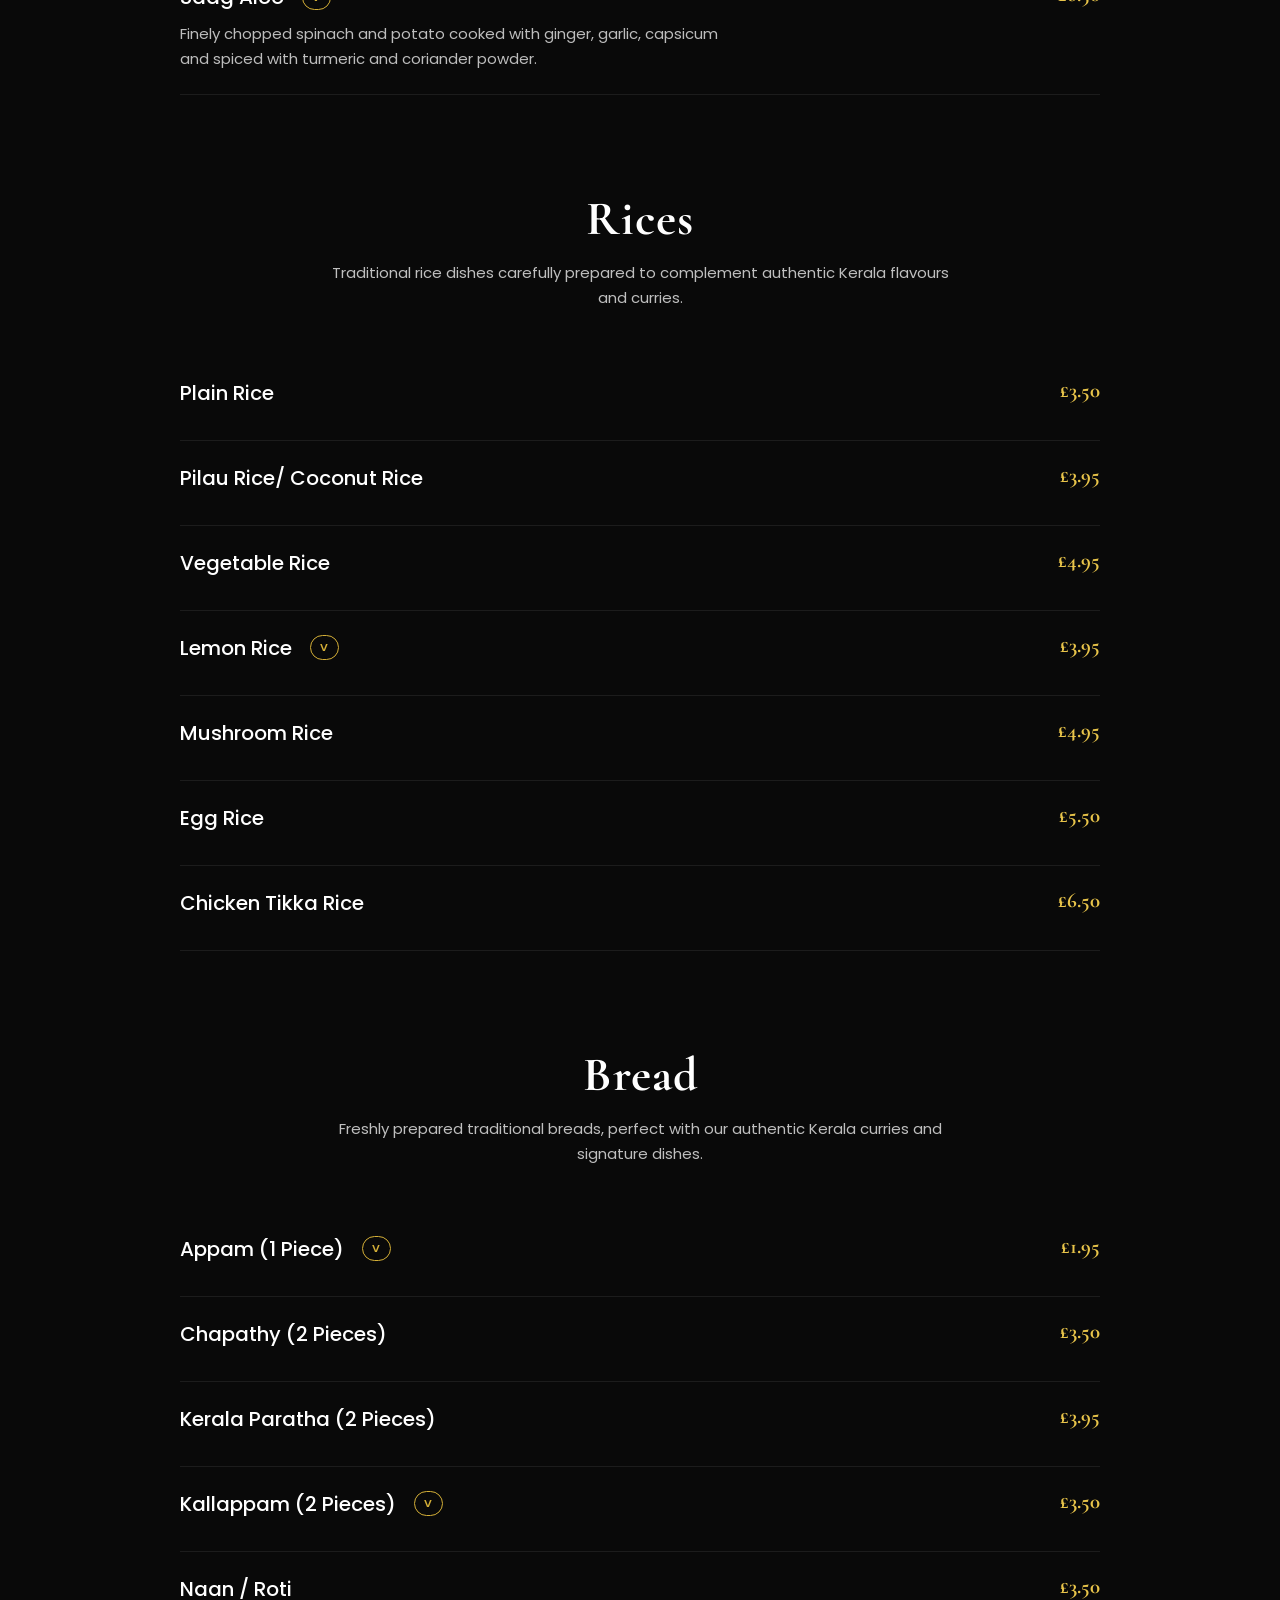
==== commit e93c64d4: "Complete mobile responsiveness improvements and UI polish" ====
--- a/menu.html
+++ b/menu.html
@@ -2085,11 +2085,21 @@
 
             <div class="social">
 
-                <a href="#"><i class="fab fa-facebook-f"></i></a>
-
-                <a href="#"><i class="fab fa-instagram"></i></a>
-
-            </div>
+    <a href="https://www.facebook.com/profile.php?id=61561698100688"
+       target="_blank"
+       rel="noopener noreferrer"
+       aria-label="Facebook">
+        <i class="fa-brands fa-facebook-f"></i>
+    </a>
+
+    <a href="https://www.instagram.com/the_kerala._/"
+       target="_blank"
+       rel="noopener noreferrer"
+       aria-label="Instagram">
+        <i class="fa-brands fa-instagram"></i>
+    </a>
+
+</div>
 
         </div>
 
--- a/style.css
+++ b/style.css
@@ -1857,38 +1857,39 @@
 /*==============================
       SCROLL TO TOP
 ==============================*/
-
 .top-btn{
 
-position:fixed;
-
-bottom:120px;
-
-right:35px;
-
-width:55px;
-
-height:55px;
-
-background:var(--gold);
-
-display:flex;
-
-justify-content:center;
-
-align-items:center;
-
-color:black;
-
-border-radius:50%;
-
-cursor:pointer;
-
-transition:.35s;
-
-opacity:0;
-
-visibility:hidden;
+    position:fixed;
+
+    bottom:120px;
+
+    right:35px;
+
+    width:55px;
+
+    height:55px;
+
+    background:var(--gold);
+
+    display:flex;
+
+    justify-content:center;
+
+    align-items:center;
+
+    color:black;
+
+    border-radius:50%;
+
+    cursor:pointer;
+
+    transition:.35s;
+
+    opacity:0;
+
+    visibility:hidden;
+
+    z-index:99999;   /* ADD THIS */
 
 }
 
@@ -1966,14 +1967,22 @@
 
 .fade-up{
     opacity:0;
-    transform:translateY(80px);
-    transition:all .9s ease;
+    transform:translateY(60px) scale(.96);
+    transition:
+        opacity .9s ease,
+        transform .9s cubic-bezier(.22,1,.36,1);
+    will-change:opacity,transform;
 }
 
 .fade-up.active{
     opacity:1;
-    transform:translateY(0);
-}
+    transform:translateY(0) scale(1);
+}
+
+.fade-up:nth-child(1){transition-delay:.1s;}
+.fade-up:nth-child(2){transition-delay:.2s;}
+.fade-up:nth-child(3){transition-delay:.3s;}
+.fade-up:nth-child(4){transition-delay:.4s;}
 
 /*==============================
       GOLD LINE
@@ -2615,17 +2624,21 @@
 =========================== */
 
 .menu-hero{
+
     min-height:55vh;
 
     display:flex;
+
     justify-content:center;
+
     align-items:center;
 
     text-align:center;
 
-    padding:170px 8% 70px;
+    padding:110px 8% 45px;
 
     background:#0b0b0b;
+
 }
 
 .menu-hero-content{
@@ -3803,4 +3816,15 @@
 
 }
 
+}
+
+@media (max-width: 768px) {
+
+    .lightbox-prev,
+    .lightbox-next {
+        width: 45px;
+        height: 45px;
+        font-size: 18px;
+    }
+
 }
